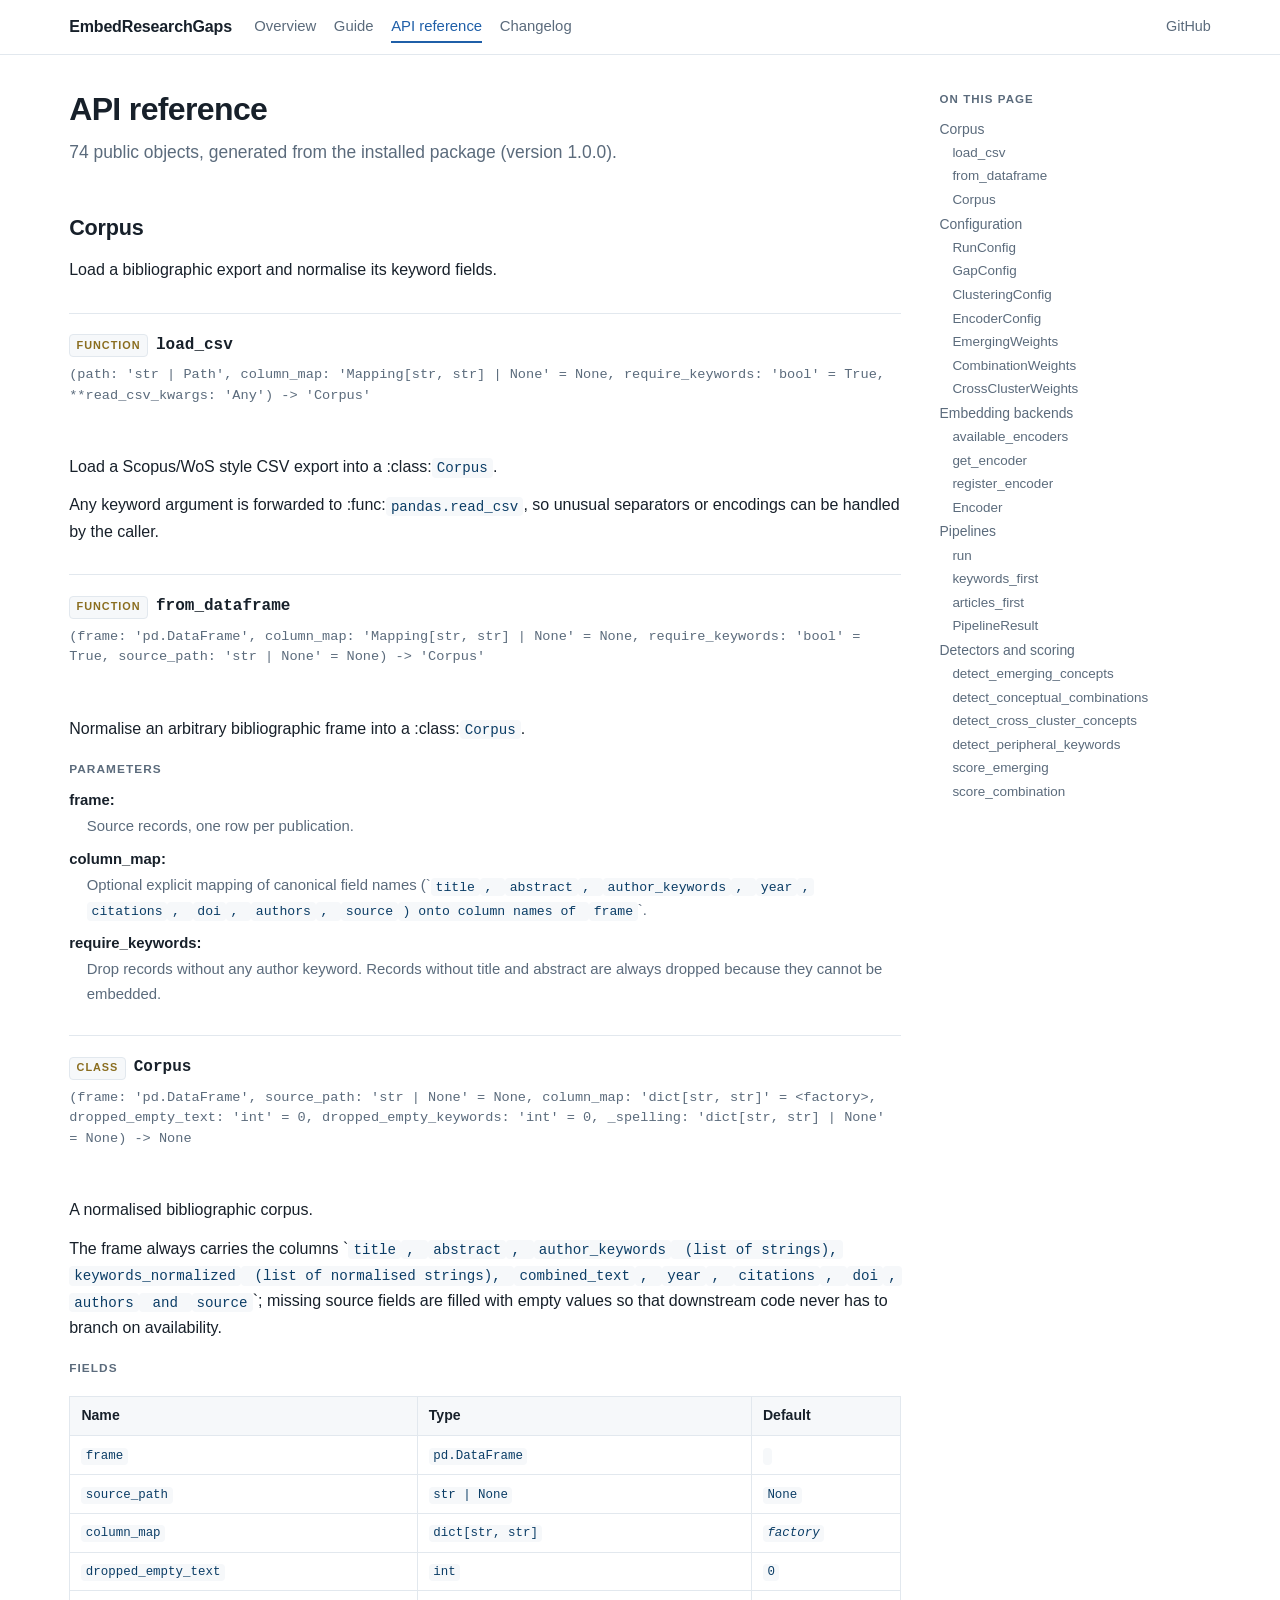
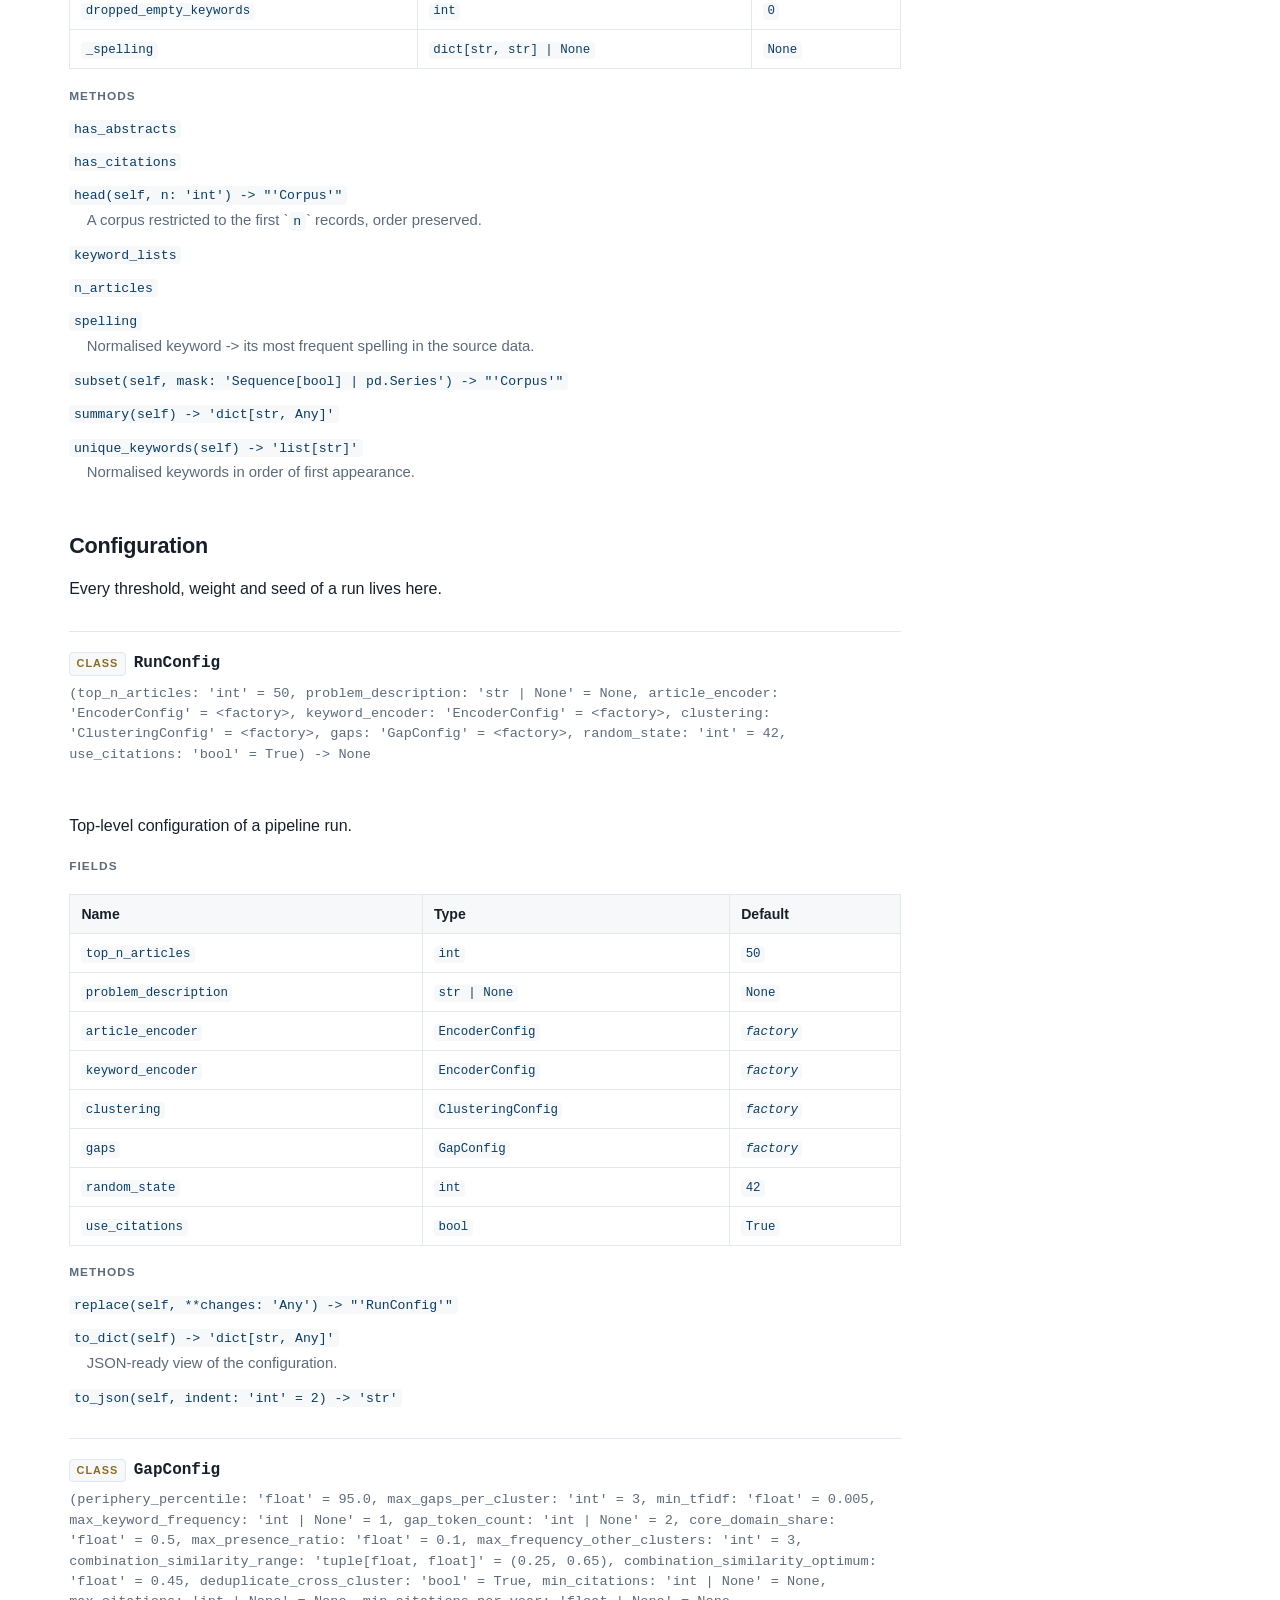
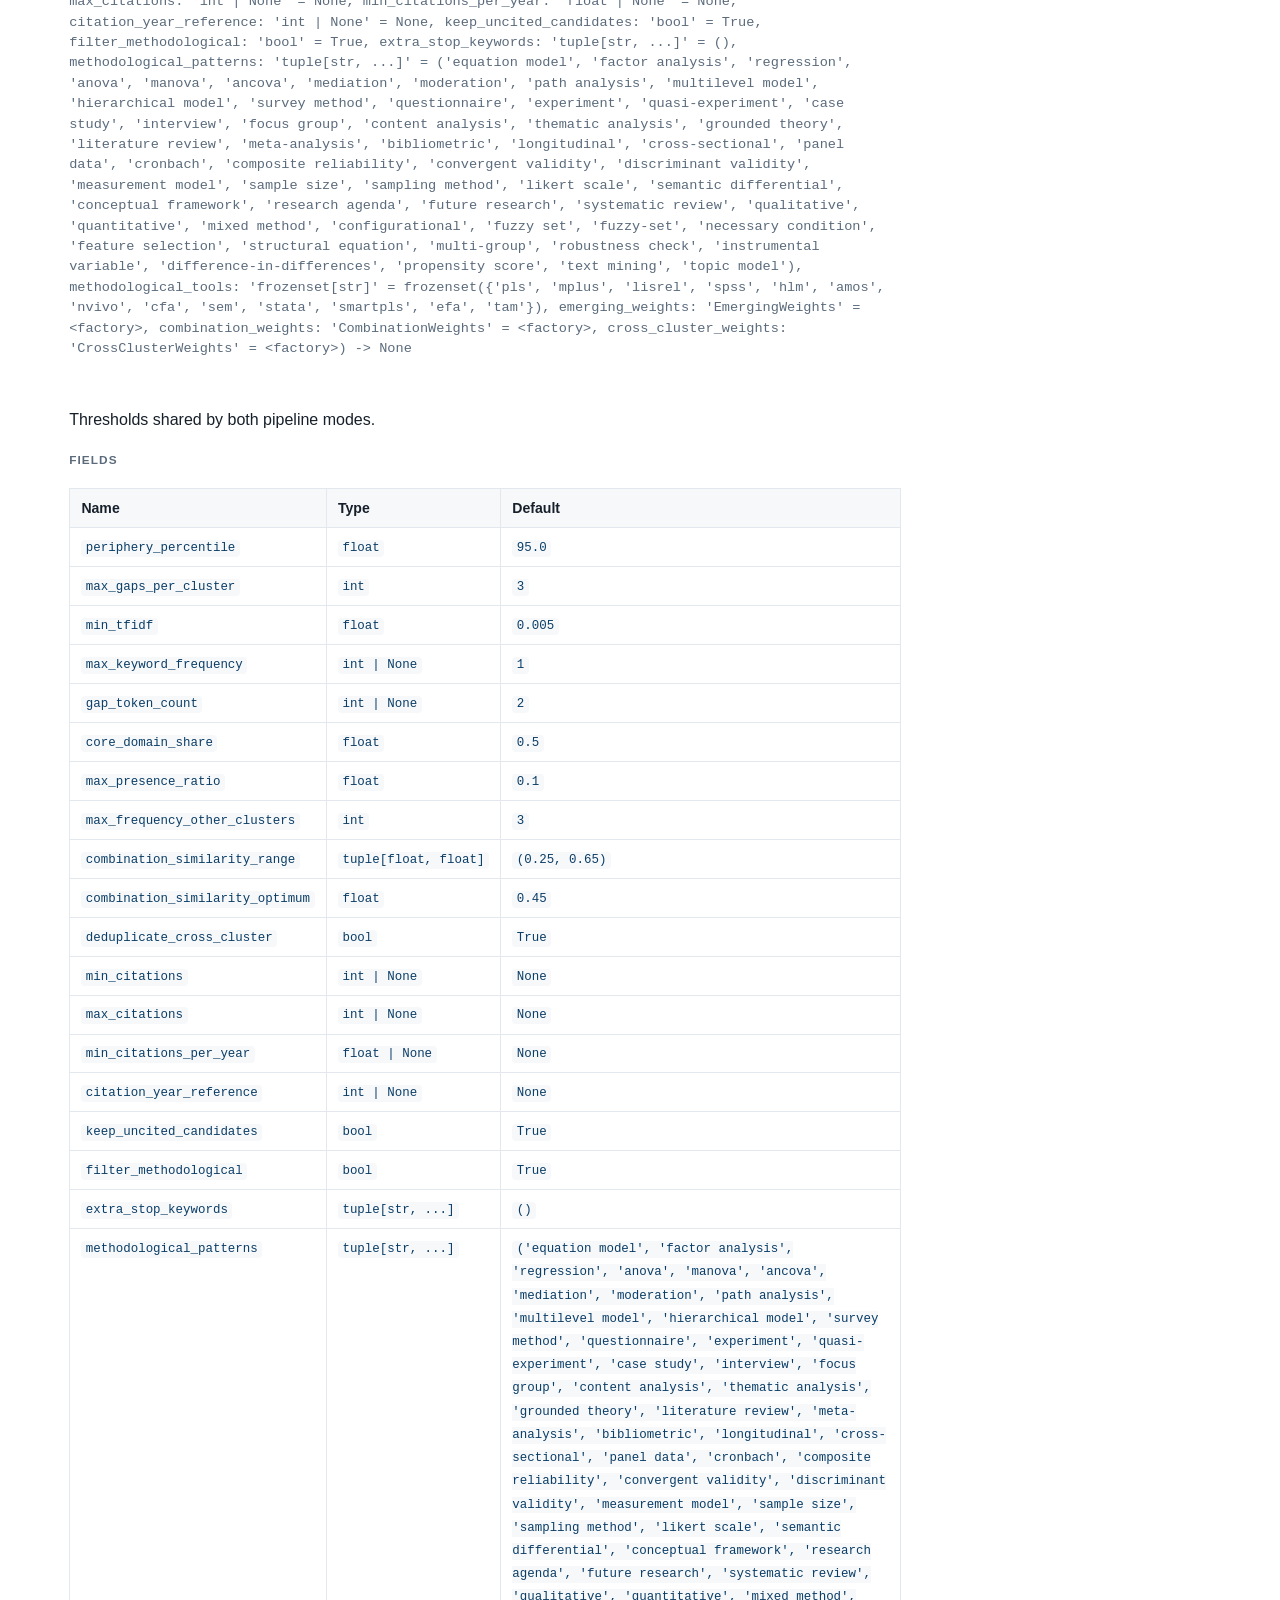
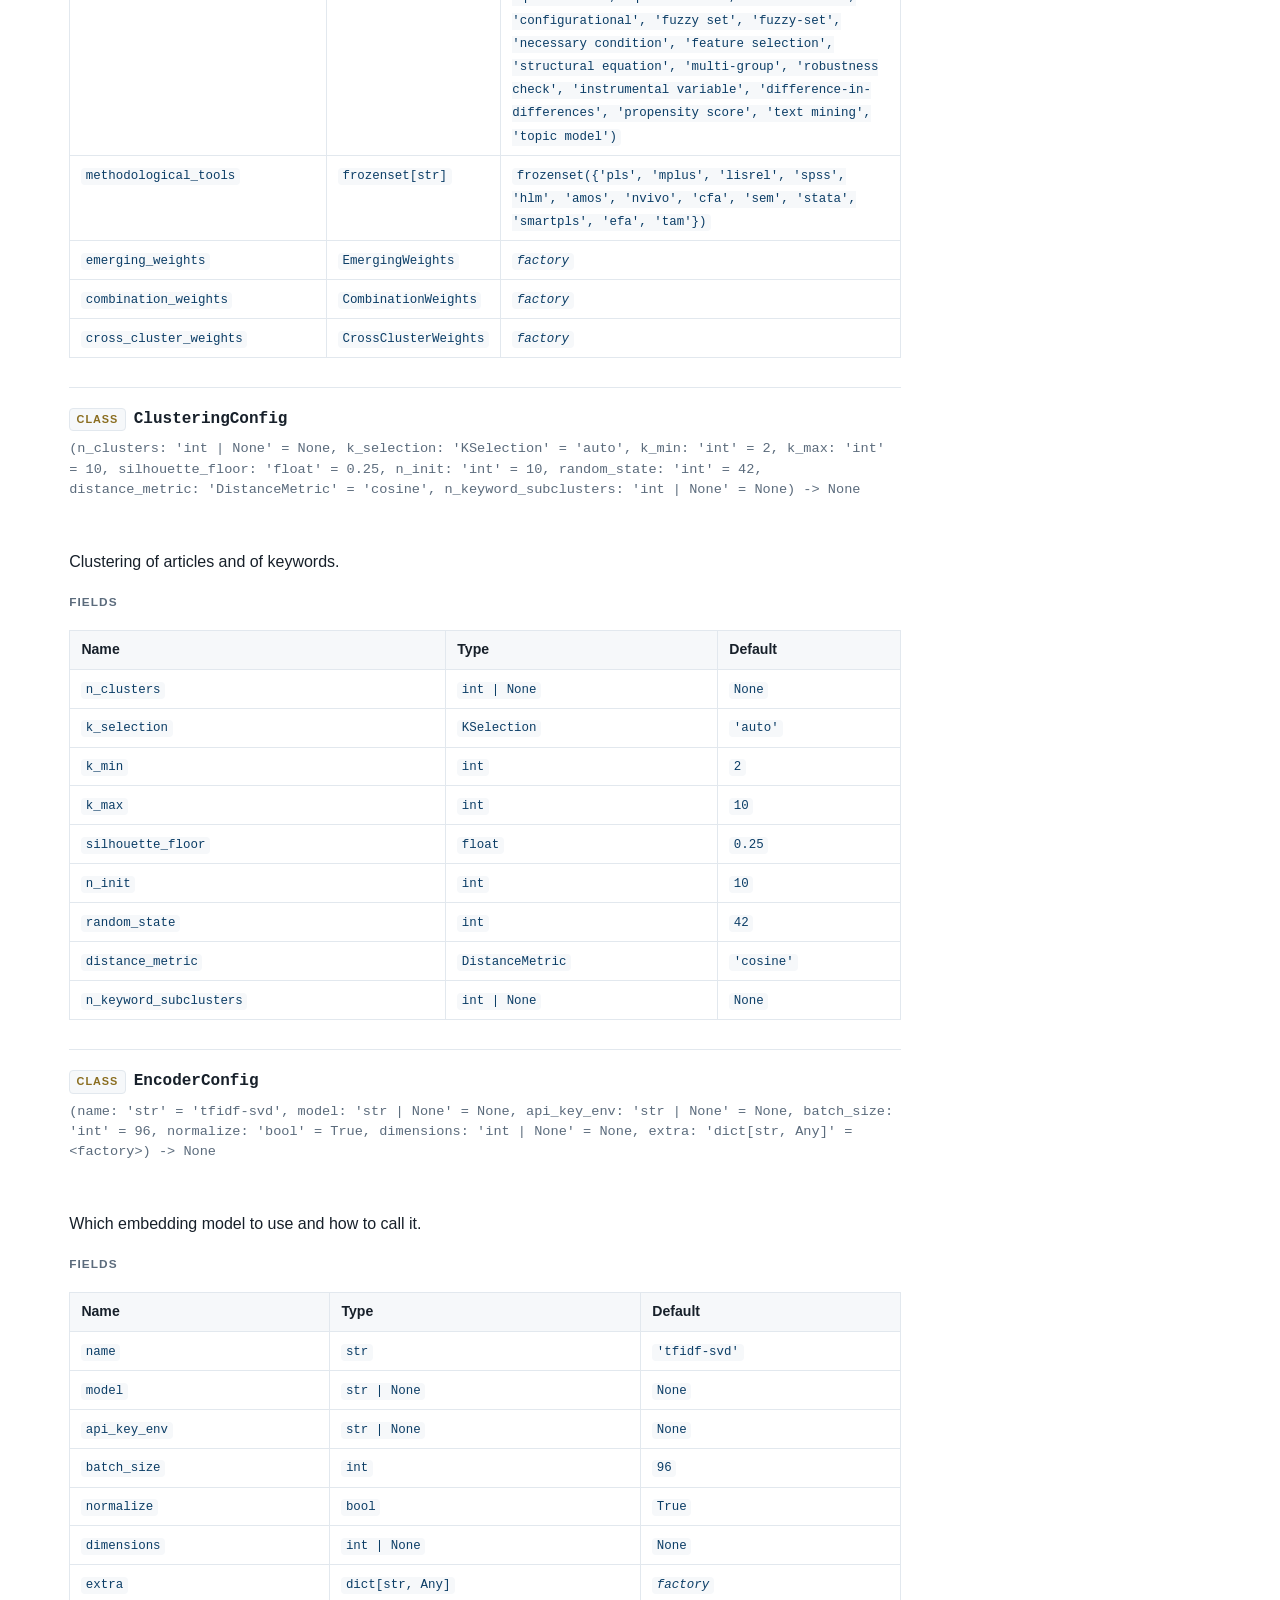
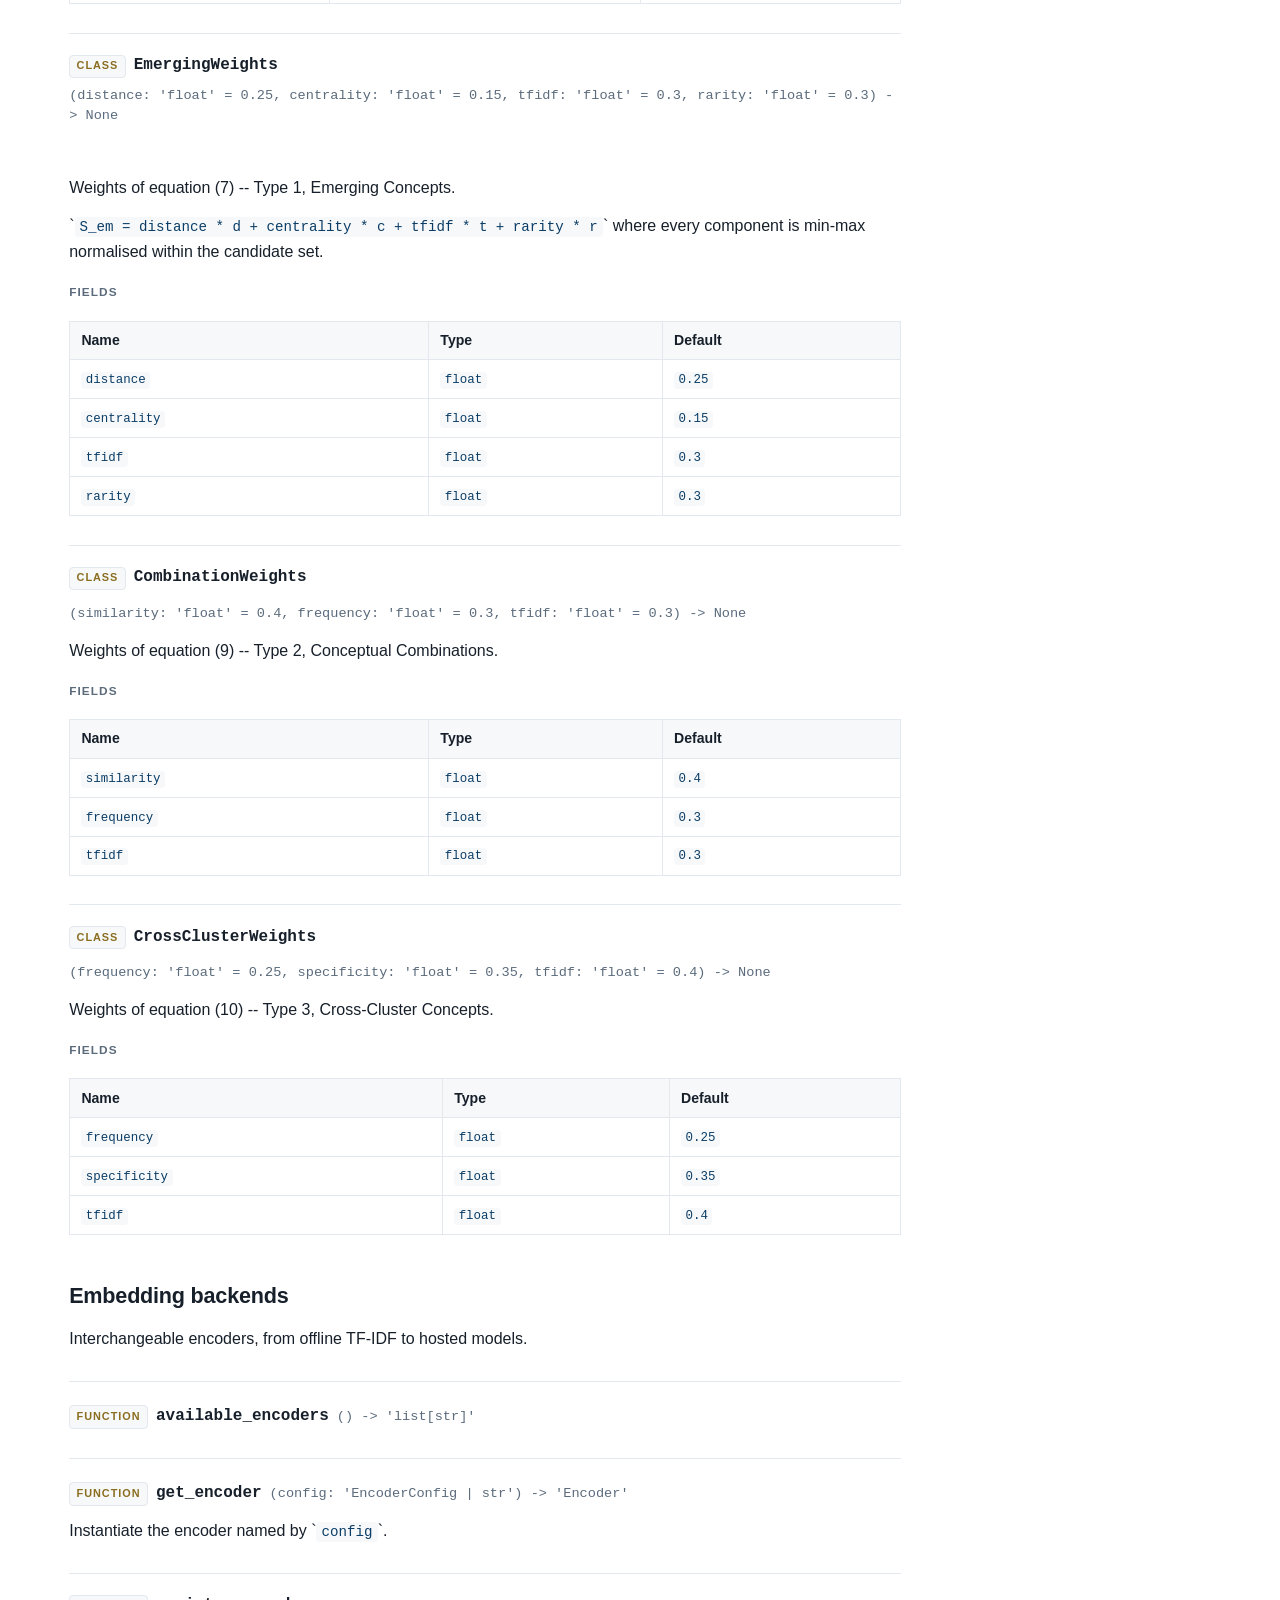
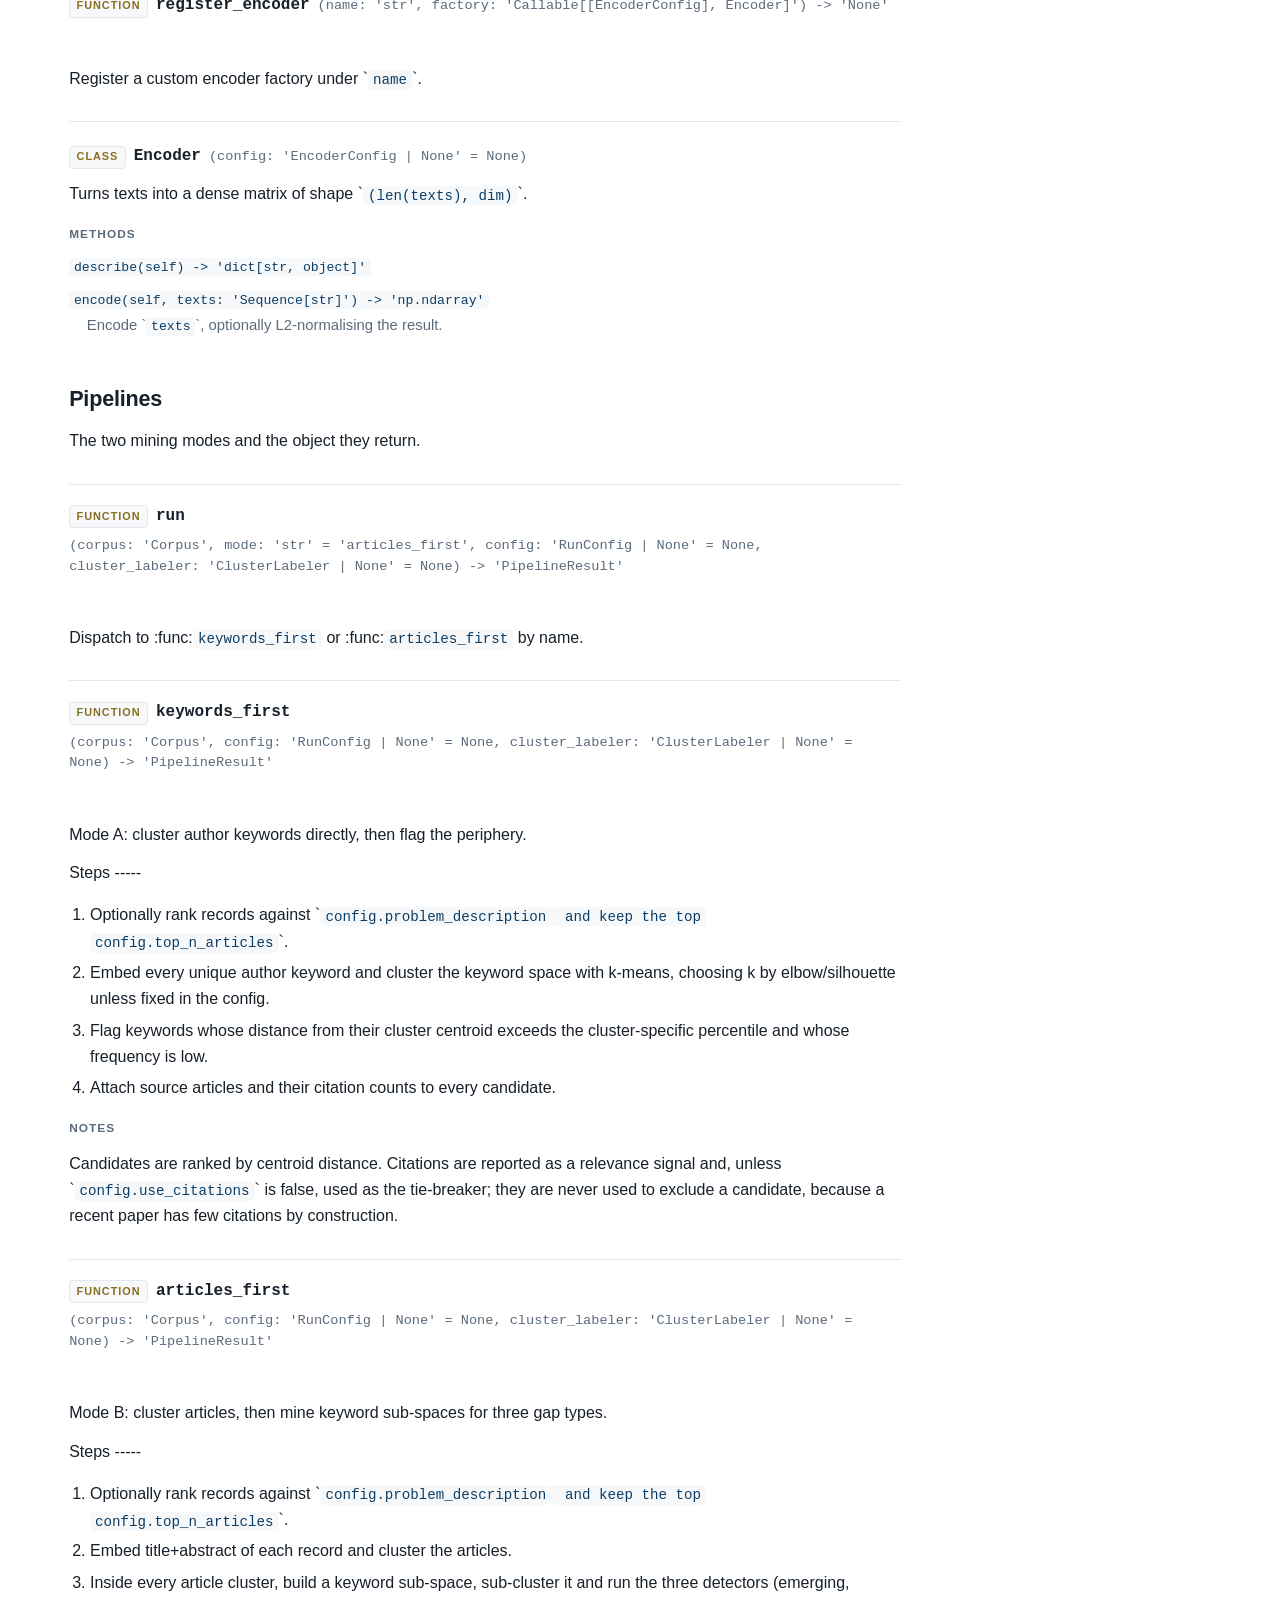
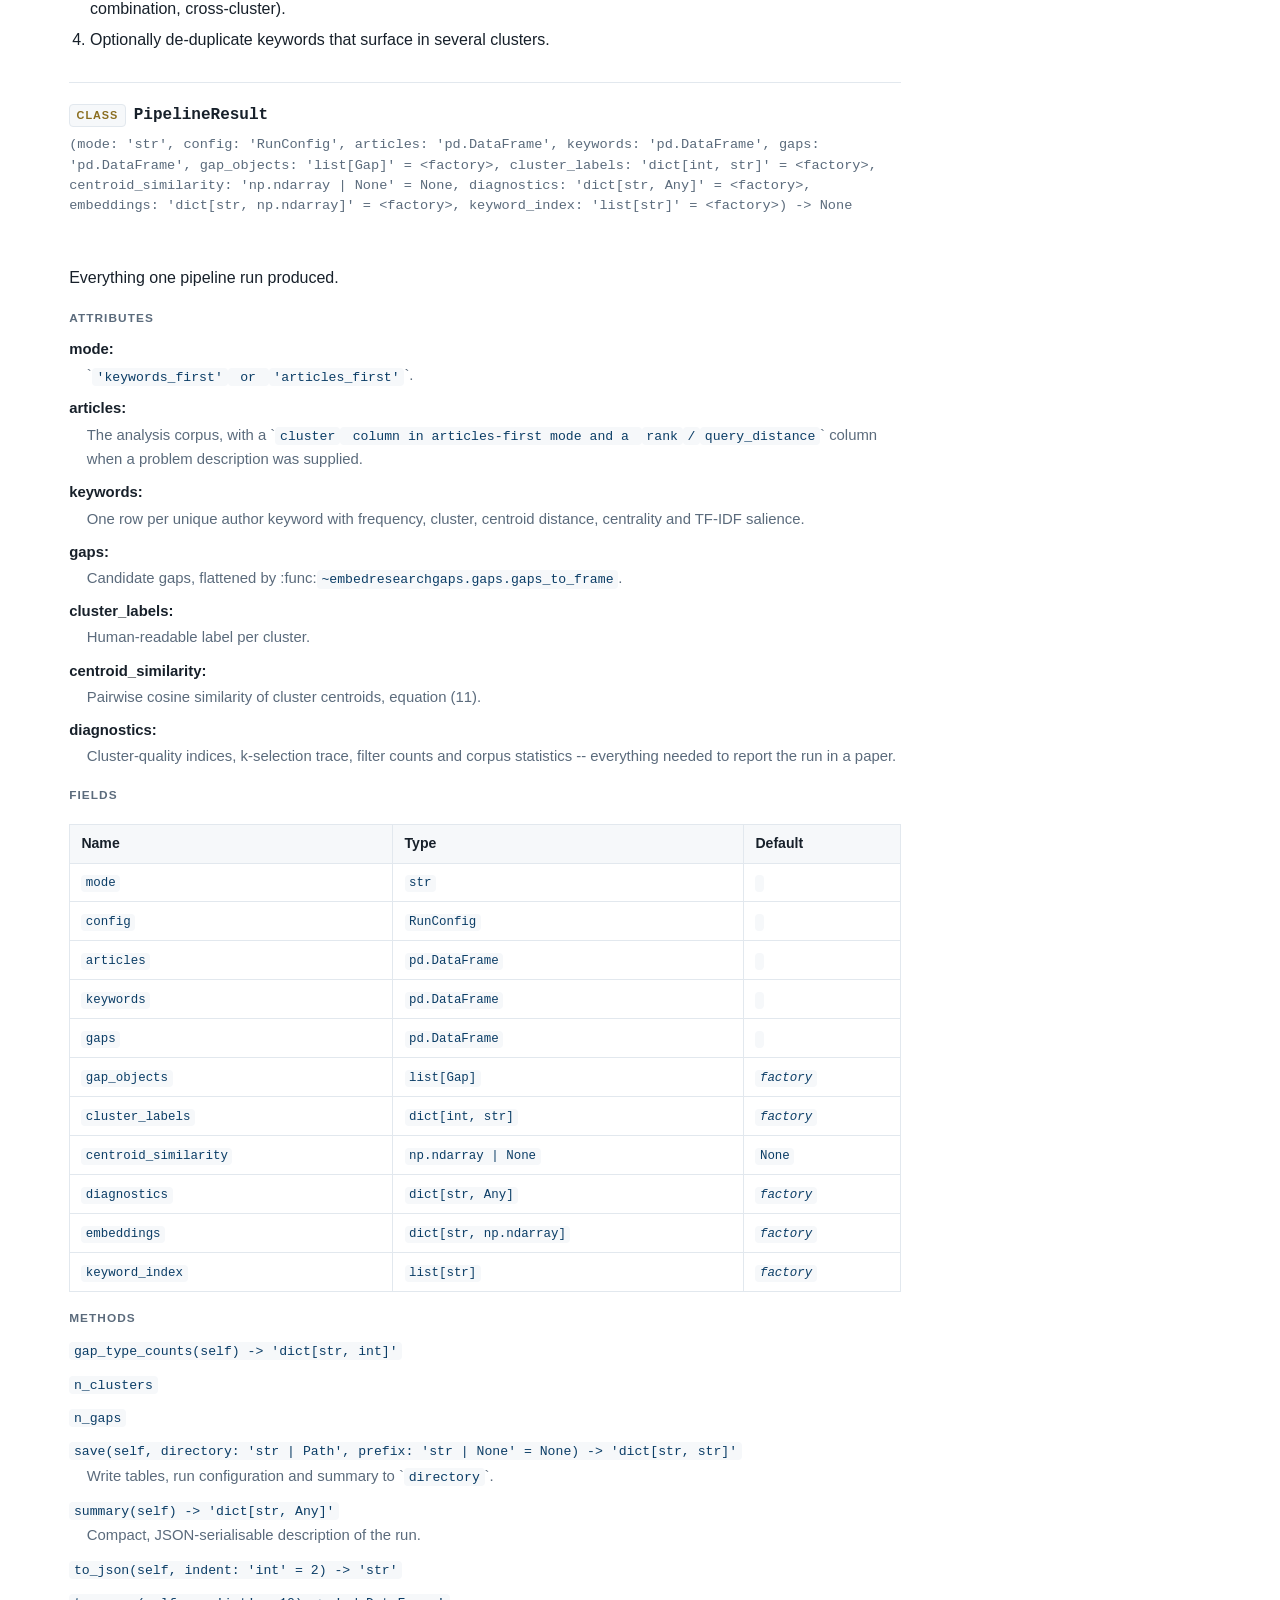
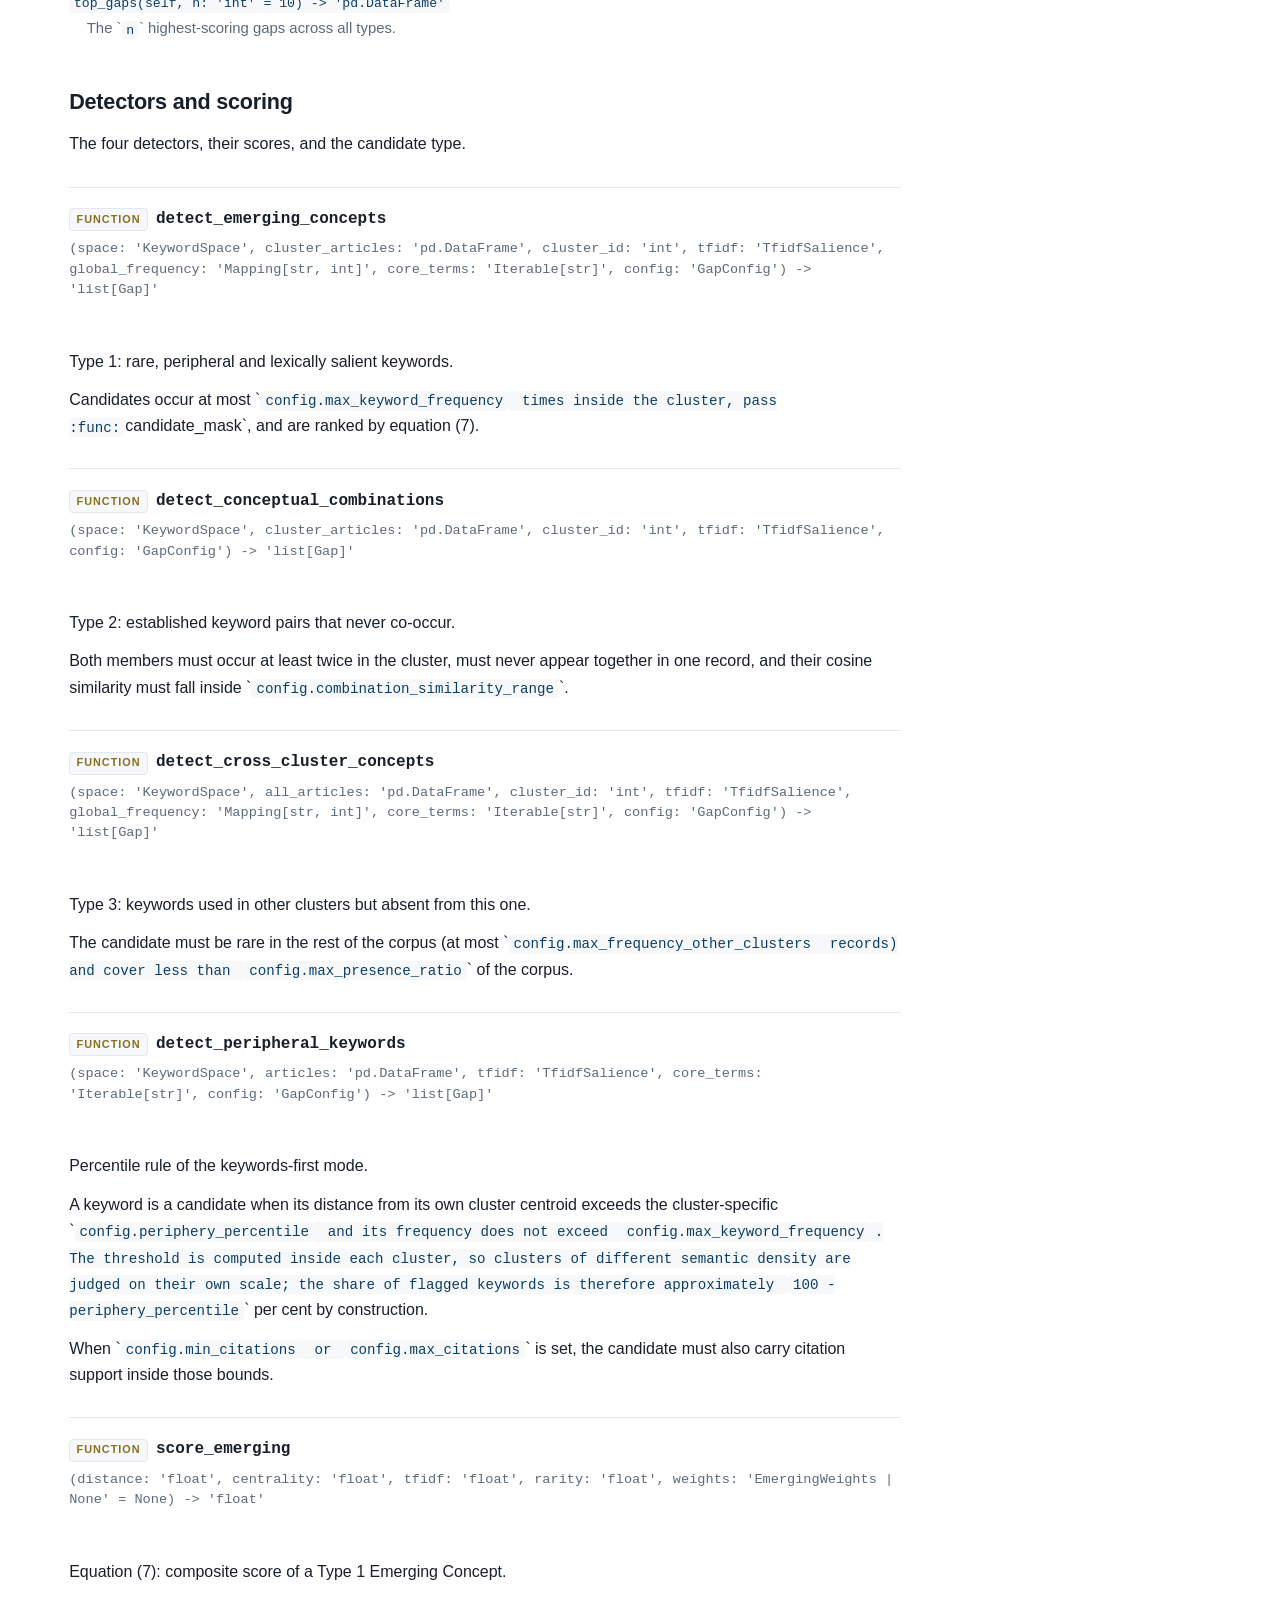
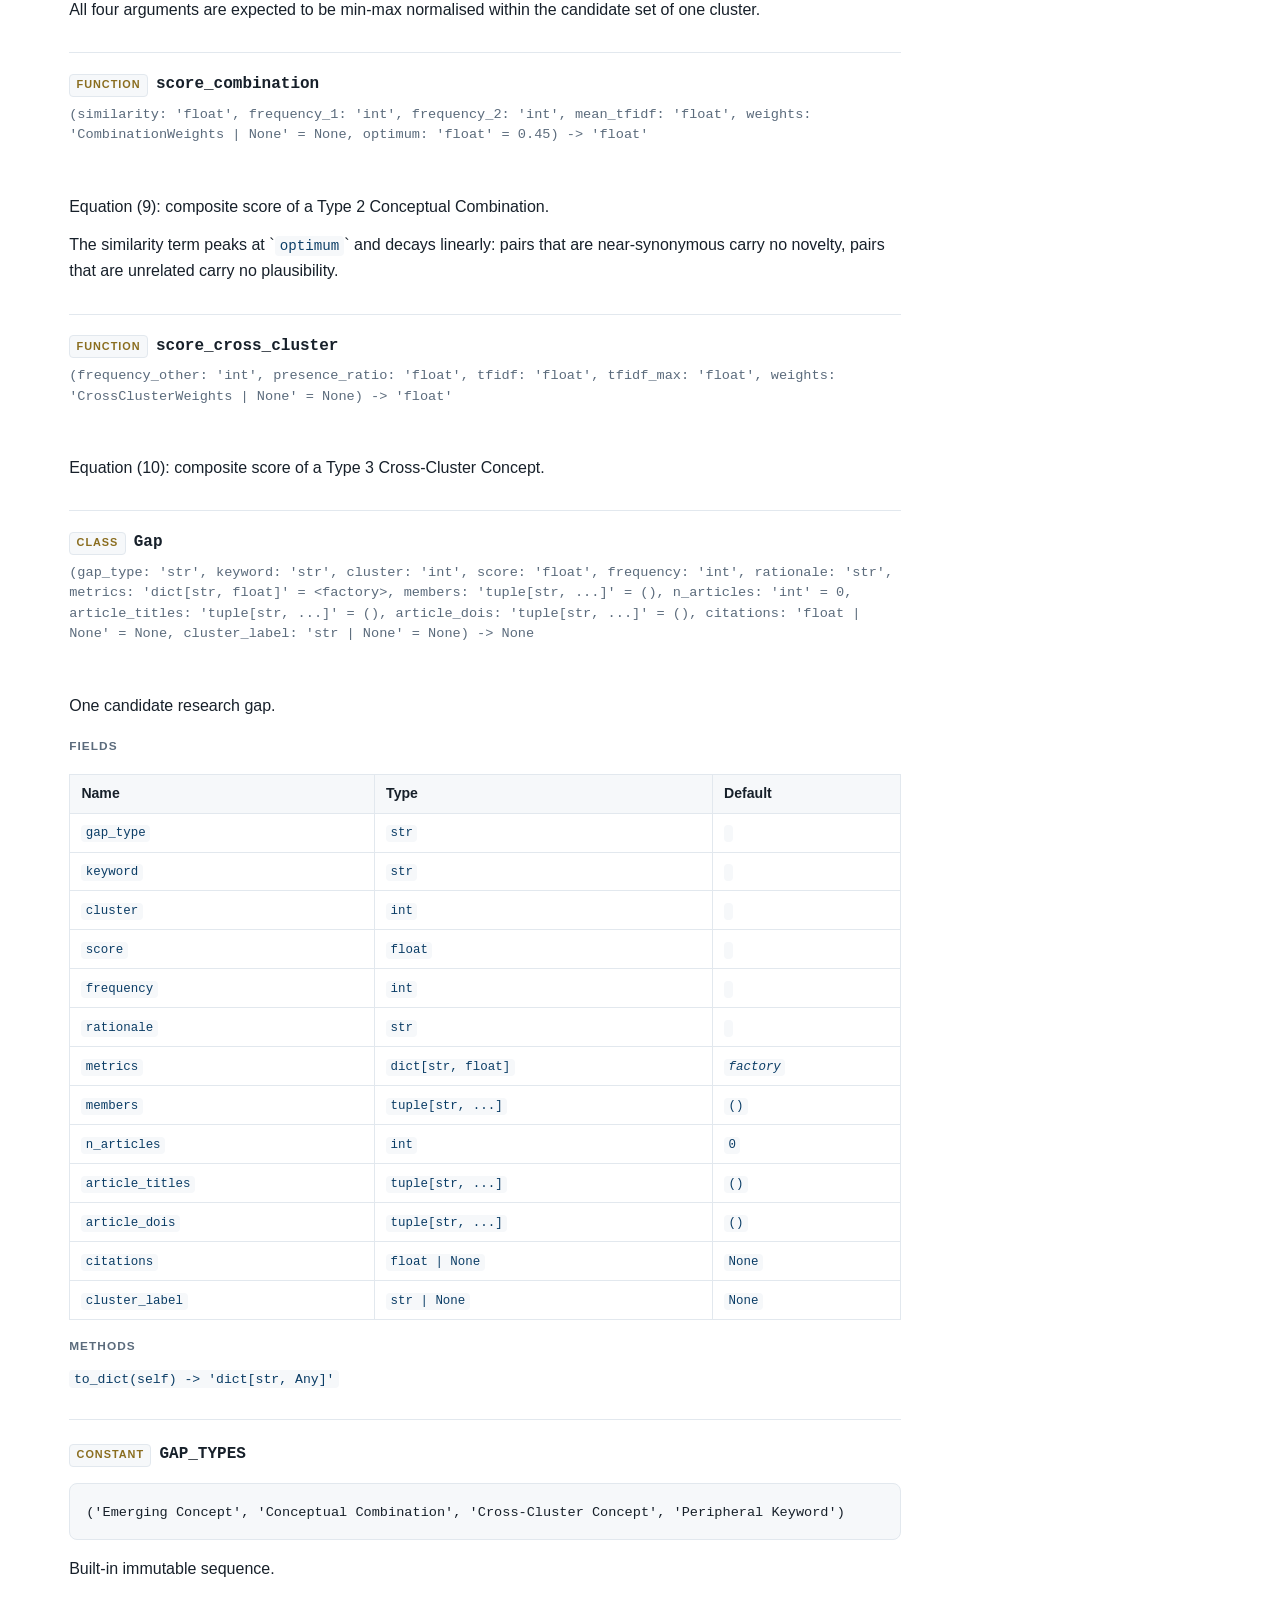
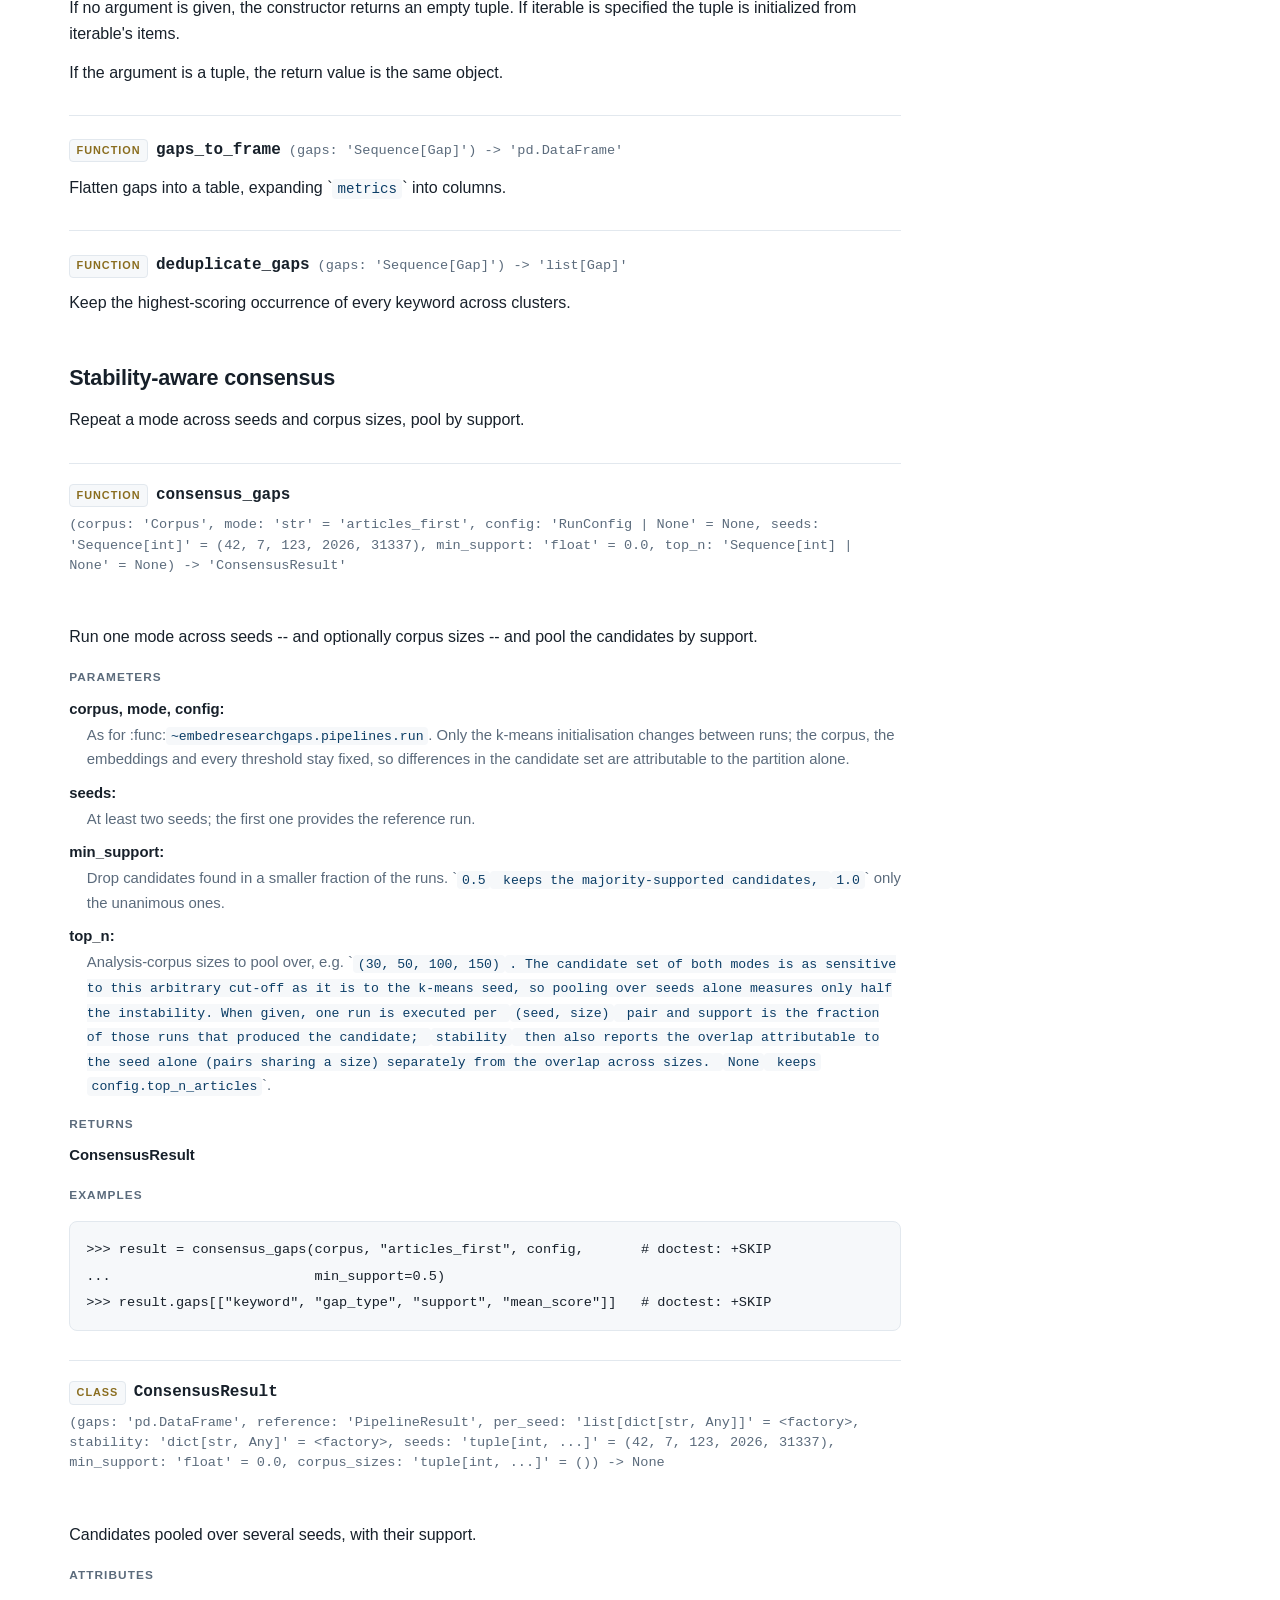
==== docs/api.html @ c65ea69b "Add a documentation site served by GitHub Pages docs/ holds four static pages -- overview, guide, AP" ====
<!DOCTYPE html>
<html lang="en">
<head>
<meta charset="utf-8">
<meta name="viewport" content="width=device-width, initial-scale=1">
<title>API reference · EmbedResearchGaps</title>
<meta name="description" content="EmbedResearchGaps: embedding-driven identification of candidate research gaps in author-keyword space.">
<link rel="stylesheet" href="style.css">
</head>
<body>
<header>
  <div class="bar">
    <a class="brand" href="index.html">EmbedResearchGaps</a>
    <nav><a href="index.html">Overview</a><a href="guide.html">Guide</a><a href="api.html" class="active">API reference</a><a href="changelog.html">Changelog</a></nav>
    <a class="gh" href="https://github.com/s-matysik/EmbedResearchGaps">GitHub</a>
  </div>
</header>
<main>
  <div class="page">
    <h1>API reference</h1>
    <p class="lede">74 public objects, generated from the installed package (version 1.0.0).</p>
    <h2 id="corpus">Corpus<a class="anchor" href="#corpus">#</a></h2>
<p>Load a bibliographic export and normalise its keyword fields.</p>
<section class="entry" id="embedresearchgaps-load-csv">
<h3><span class="kind">function</span> <code class="sym">load_csv</code><code class="sig">(path: 'str | Path', column_map: 'Mapping[str, str] | None' = None, require_keywords: 'bool' = True, **read_csv_kwargs: 'Any') -&gt; 'Corpus'</code><a class="anchor" href="#embedresearchgaps-load-csv">#</a></h3>
<p>Load a Scopus/WoS style CSV export into a :class:<code>Corpus</code>.</p>
<p>Any keyword argument is forwarded to :func:<code>pandas.read_csv</code>, so unusual separators or encodings can be handled by the caller.</p>
</section>
<section class="entry" id="embedresearchgaps-from-dataframe">
<h3><span class="kind">function</span> <code class="sym">from_dataframe</code><code class="sig">(frame: 'pd.DataFrame', column_map: 'Mapping[str, str] | None' = None, require_keywords: 'bool' = True, source_path: 'str | None' = None) -&gt; 'Corpus'</code><a class="anchor" href="#embedresearchgaps-from-dataframe">#</a></h3>
<p>Normalise an arbitrary bibliographic frame into a :class:<code>Corpus</code>.</p>
<p class="doc-section">Parameters</p><dl class="params">
<dt>frame:</dt><dd>Source records, one row per publication.</dd>
<dt>column_map:</dt><dd>Optional explicit mapping of canonical field names (`<code>title</code><code>, </code><code>abstract</code><code>, </code><code>author_keywords</code><code>, </code><code>year</code><code>, </code><code>citations</code><code>, </code><code>doi</code><code>, </code><code>authors</code><code>, </code><code>source</code><code>) onto column names of </code><code>frame</code>`.</dd>
<dt>require_keywords:</dt><dd>Drop records without any author keyword.  Records without title and abstract are always dropped because they cannot be embedded.</dd>
</dl>
</section>
<section class="entry" id="embedresearchgaps-corpus">
<h3><span class="kind">class</span> <code class="sym">Corpus</code><code class="sig">(frame: 'pd.DataFrame', source_path: 'str | None' = None, column_map: 'dict[str, str]' = &lt;factory&gt;, dropped_empty_text: 'int' = 0, dropped_empty_keywords: 'int' = 0, _spelling: 'dict[str, str] | None' = None) -&gt; None</code><a class="anchor" href="#embedresearchgaps-corpus">#</a></h3>
<p>A normalised bibliographic corpus.</p>
<p>The frame always carries the columns `<code>title</code><code>, </code><code>abstract</code><code>, </code><code>author_keywords</code><code> (list of strings), </code><code>keywords_normalized</code><code> (list of normalised strings), </code><code>combined_text</code><code>, </code><code>year</code><code>, </code><code>citations</code><code>, </code><code>doi</code><code>, </code><code>authors</code><code> and </code><code>source</code>`; missing source fields are filled with empty values so that downstream code never has to branch on availability.</p>
<p class="doc-section">Fields</p><table class="fields"><thead><tr><th>Name</th><th>Type</th><th>Default</th></tr></thead><tbody><tr><td><code>frame</code></td><td><code>pd.DataFrame</code></td><td><code></code></td></tr><tr><td><code>source_path</code></td><td><code>str | None</code></td><td><code>None</code></td></tr><tr><td><code>column_map</code></td><td><code>dict[str, str]</code></td><td><code><em>factory</em></code></td></tr><tr><td><code>dropped_empty_text</code></td><td><code>int</code></td><td><code>0</code></td></tr><tr><td><code>dropped_empty_keywords</code></td><td><code>int</code></td><td><code>0</code></td></tr><tr><td><code>_spelling</code></td><td><code>dict[str, str] | None</code></td><td><code>None</code></td></tr></tbody></table>
<p class="doc-section">Methods</p><dl class="methods">
<dt><code>has_abstracts</code></dt><dd></dd>
<dt><code>has_citations</code></dt><dd></dd>
<dt><code>head(self, n: 'int') -&gt; "'Corpus'"</code></dt><dd>A corpus restricted to the first `<code>n</code>` records, order preserved.</dd>
<dt><code>keyword_lists</code></dt><dd></dd>
<dt><code>n_articles</code></dt><dd></dd>
<dt><code>spelling</code></dt><dd>Normalised keyword -&gt; its most frequent spelling in the source data.</dd>
<dt><code>subset(self, mask: 'Sequence[bool] | pd.Series') -&gt; "'Corpus'"</code></dt><dd></dd>
<dt><code>summary(self) -&gt; 'dict[str, Any]'</code></dt><dd></dd>
<dt><code>unique_keywords(self) -&gt; 'list[str]'</code></dt><dd>Normalised keywords in order of first appearance.</dd>
</dl>
</section>
<h2 id="configuration">Configuration<a class="anchor" href="#configuration">#</a></h2>
<p>Every threshold, weight and seed of a run lives here.</p>
<section class="entry" id="embedresearchgaps-runconfig">
<h3><span class="kind">class</span> <code class="sym">RunConfig</code><code class="sig">(top_n_articles: 'int' = 50, problem_description: 'str | None' = None, article_encoder: 'EncoderConfig' = &lt;factory&gt;, keyword_encoder: 'EncoderConfig' = &lt;factory&gt;, clustering: 'ClusteringConfig' = &lt;factory&gt;, gaps: 'GapConfig' = &lt;factory&gt;, random_state: 'int' = 42, use_citations: 'bool' = True) -&gt; None</code><a class="anchor" href="#embedresearchgaps-runconfig">#</a></h3>
<p>Top-level configuration of a pipeline run.</p>
<p class="doc-section">Fields</p><table class="fields"><thead><tr><th>Name</th><th>Type</th><th>Default</th></tr></thead><tbody><tr><td><code>top_n_articles</code></td><td><code>int</code></td><td><code>50</code></td></tr><tr><td><code>problem_description</code></td><td><code>str | None</code></td><td><code>None</code></td></tr><tr><td><code>article_encoder</code></td><td><code>EncoderConfig</code></td><td><code><em>factory</em></code></td></tr><tr><td><code>keyword_encoder</code></td><td><code>EncoderConfig</code></td><td><code><em>factory</em></code></td></tr><tr><td><code>clustering</code></td><td><code>ClusteringConfig</code></td><td><code><em>factory</em></code></td></tr><tr><td><code>gaps</code></td><td><code>GapConfig</code></td><td><code><em>factory</em></code></td></tr><tr><td><code>random_state</code></td><td><code>int</code></td><td><code>42</code></td></tr><tr><td><code>use_citations</code></td><td><code>bool</code></td><td><code>True</code></td></tr></tbody></table>
<p class="doc-section">Methods</p><dl class="methods">
<dt><code>replace(self, **changes: 'Any') -&gt; "'RunConfig'"</code></dt><dd></dd>
<dt><code>to_dict(self) -&gt; 'dict[str, Any]'</code></dt><dd>JSON-ready view of the configuration.</dd>
<dt><code>to_json(self, indent: 'int' = 2) -&gt; 'str'</code></dt><dd></dd>
</dl>
</section>
<section class="entry" id="embedresearchgaps-gapconfig">
<h3><span class="kind">class</span> <code class="sym">GapConfig</code><code class="sig">(periphery_percentile: 'float' = 95.0, max_gaps_per_cluster: 'int' = 3, min_tfidf: 'float' = 0.005, max_keyword_frequency: 'int | None' = 1, gap_token_count: 'int | None' = 2, core_domain_share: 'float' = 0.5, max_presence_ratio: 'float' = 0.1, max_frequency_other_clusters: 'int' = 3, combination_similarity_range: 'tuple[float, float]' = (0.25, 0.65), combination_similarity_optimum: 'float' = 0.45, deduplicate_cross_cluster: 'bool' = True, min_citations: 'int | None' = None, max_citations: 'int | None' = None, min_citations_per_year: 'float | None' = None, citation_year_reference: 'int | None' = None, keep_uncited_candidates: 'bool' = True, filter_methodological: 'bool' = True, extra_stop_keywords: 'tuple[str, ...]' = (), methodological_patterns: 'tuple[str, ...]' = ('equation model', 'factor analysis', 'regression', 'anova', 'manova', 'ancova', 'mediation', 'moderation', 'path analysis', 'multilevel model', 'hierarchical model', 'survey method', 'questionnaire', 'experiment', 'quasi-experiment', 'case study', 'interview', 'focus group', 'content analysis', 'thematic analysis', 'grounded theory', 'literature review', 'meta-analysis', 'bibliometric', 'longitudinal', 'cross-sectional', 'panel data', 'cronbach', 'composite reliability', 'convergent validity', 'discriminant validity', 'measurement model', 'sample size', 'sampling method', 'likert scale', 'semantic differential', 'conceptual framework', 'research agenda', 'future research', 'systematic review', 'qualitative', 'quantitative', 'mixed method', 'configurational', 'fuzzy set', 'fuzzy-set', 'necessary condition', 'feature selection', 'structural equation', 'multi-group', 'robustness check', 'instrumental variable', 'difference-in-differences', 'propensity score', 'text mining', 'topic model'), methodological_tools: 'frozenset[str]' = frozenset({'pls', 'mplus', 'lisrel', 'spss', 'hlm', 'amos', 'nvivo', 'cfa', 'sem', 'stata', 'smartpls', 'efa', 'tam'}), emerging_weights: 'EmergingWeights' = &lt;factory&gt;, combination_weights: 'CombinationWeights' = &lt;factory&gt;, cross_cluster_weights: 'CrossClusterWeights' = &lt;factory&gt;) -&gt; None</code><a class="anchor" href="#embedresearchgaps-gapconfig">#</a></h3>
<p>Thresholds shared by both pipeline modes.</p>
<p class="doc-section">Fields</p><table class="fields"><thead><tr><th>Name</th><th>Type</th><th>Default</th></tr></thead><tbody><tr><td><code>periphery_percentile</code></td><td><code>float</code></td><td><code>95.0</code></td></tr><tr><td><code>max_gaps_per_cluster</code></td><td><code>int</code></td><td><code>3</code></td></tr><tr><td><code>min_tfidf</code></td><td><code>float</code></td><td><code>0.005</code></td></tr><tr><td><code>max_keyword_frequency</code></td><td><code>int | None</code></td><td><code>1</code></td></tr><tr><td><code>gap_token_count</code></td><td><code>int | None</code></td><td><code>2</code></td></tr><tr><td><code>core_domain_share</code></td><td><code>float</code></td><td><code>0.5</code></td></tr><tr><td><code>max_presence_ratio</code></td><td><code>float</code></td><td><code>0.1</code></td></tr><tr><td><code>max_frequency_other_clusters</code></td><td><code>int</code></td><td><code>3</code></td></tr><tr><td><code>combination_similarity_range</code></td><td><code>tuple[float, float]</code></td><td><code>(0.25, 0.65)</code></td></tr><tr><td><code>combination_similarity_optimum</code></td><td><code>float</code></td><td><code>0.45</code></td></tr><tr><td><code>deduplicate_cross_cluster</code></td><td><code>bool</code></td><td><code>True</code></td></tr><tr><td><code>min_citations</code></td><td><code>int | None</code></td><td><code>None</code></td></tr><tr><td><code>max_citations</code></td><td><code>int | None</code></td><td><code>None</code></td></tr><tr><td><code>min_citations_per_year</code></td><td><code>float | None</code></td><td><code>None</code></td></tr><tr><td><code>citation_year_reference</code></td><td><code>int | None</code></td><td><code>None</code></td></tr><tr><td><code>keep_uncited_candidates</code></td><td><code>bool</code></td><td><code>True</code></td></tr><tr><td><code>filter_methodological</code></td><td><code>bool</code></td><td><code>True</code></td></tr><tr><td><code>extra_stop_keywords</code></td><td><code>tuple[str, ...]</code></td><td><code>()</code></td></tr><tr><td><code>methodological_patterns</code></td><td><code>tuple[str, ...]</code></td><td><code>('equation model', 'factor analysis', 'regression', 'anova', 'manova', 'ancova', 'mediation', 'moderation', 'path analysis', 'multilevel model', 'hierarchical model', 'survey method', 'questionnaire', 'experiment', 'quasi-experiment', 'case study', 'interview', 'focus group', 'content analysis', 'thematic analysis', 'grounded theory', 'literature review', 'meta-analysis', 'bibliometric', 'longitudinal', 'cross-sectional', 'panel data', 'cronbach', 'composite reliability', 'convergent validity', 'discriminant validity', 'measurement model', 'sample size', 'sampling method', 'likert scale', 'semantic differential', 'conceptual framework', 'research agenda', 'future research', 'systematic review', 'qualitative', 'quantitative', 'mixed method', 'configurational', 'fuzzy set', 'fuzzy-set', 'necessary condition', 'feature selection', 'structural equation', 'multi-group', 'robustness check', 'instrumental variable', 'difference-in-differences', 'propensity score', 'text mining', 'topic model')</code></td></tr><tr><td><code>methodological_tools</code></td><td><code>frozenset[str]</code></td><td><code>frozenset({'pls', 'mplus', 'lisrel', 'spss', 'hlm', 'amos', 'nvivo', 'cfa', 'sem', 'stata', 'smartpls', 'efa', 'tam'})</code></td></tr><tr><td><code>emerging_weights</code></td><td><code>EmergingWeights</code></td><td><code><em>factory</em></code></td></tr><tr><td><code>combination_weights</code></td><td><code>CombinationWeights</code></td><td><code><em>factory</em></code></td></tr><tr><td><code>cross_cluster_weights</code></td><td><code>CrossClusterWeights</code></td><td><code><em>factory</em></code></td></tr></tbody></table>
</section>
<section class="entry" id="embedresearchgaps-clusteringconfig">
<h3><span class="kind">class</span> <code class="sym">ClusteringConfig</code><code class="sig">(n_clusters: 'int | None' = None, k_selection: 'KSelection' = 'auto', k_min: 'int' = 2, k_max: 'int' = 10, silhouette_floor: 'float' = 0.25, n_init: 'int' = 10, random_state: 'int' = 42, distance_metric: 'DistanceMetric' = 'cosine', n_keyword_subclusters: 'int | None' = None) -&gt; None</code><a class="anchor" href="#embedresearchgaps-clusteringconfig">#</a></h3>
<p>Clustering of articles and of keywords.</p>
<p class="doc-section">Fields</p><table class="fields"><thead><tr><th>Name</th><th>Type</th><th>Default</th></tr></thead><tbody><tr><td><code>n_clusters</code></td><td><code>int | None</code></td><td><code>None</code></td></tr><tr><td><code>k_selection</code></td><td><code>KSelection</code></td><td><code>'auto'</code></td></tr><tr><td><code>k_min</code></td><td><code>int</code></td><td><code>2</code></td></tr><tr><td><code>k_max</code></td><td><code>int</code></td><td><code>10</code></td></tr><tr><td><code>silhouette_floor</code></td><td><code>float</code></td><td><code>0.25</code></td></tr><tr><td><code>n_init</code></td><td><code>int</code></td><td><code>10</code></td></tr><tr><td><code>random_state</code></td><td><code>int</code></td><td><code>42</code></td></tr><tr><td><code>distance_metric</code></td><td><code>DistanceMetric</code></td><td><code>'cosine'</code></td></tr><tr><td><code>n_keyword_subclusters</code></td><td><code>int | None</code></td><td><code>None</code></td></tr></tbody></table>
</section>
<section class="entry" id="embedresearchgaps-encoderconfig">
<h3><span class="kind">class</span> <code class="sym">EncoderConfig</code><code class="sig">(name: 'str' = 'tfidf-svd', model: 'str | None' = None, api_key_env: 'str | None' = None, batch_size: 'int' = 96, normalize: 'bool' = True, dimensions: 'int | None' = None, extra: 'dict[str, Any]' = &lt;factory&gt;) -&gt; None</code><a class="anchor" href="#embedresearchgaps-encoderconfig">#</a></h3>
<p>Which embedding model to use and how to call it.</p>
<p class="doc-section">Fields</p><table class="fields"><thead><tr><th>Name</th><th>Type</th><th>Default</th></tr></thead><tbody><tr><td><code>name</code></td><td><code>str</code></td><td><code>'tfidf-svd'</code></td></tr><tr><td><code>model</code></td><td><code>str | None</code></td><td><code>None</code></td></tr><tr><td><code>api_key_env</code></td><td><code>str | None</code></td><td><code>None</code></td></tr><tr><td><code>batch_size</code></td><td><code>int</code></td><td><code>96</code></td></tr><tr><td><code>normalize</code></td><td><code>bool</code></td><td><code>True</code></td></tr><tr><td><code>dimensions</code></td><td><code>int | None</code></td><td><code>None</code></td></tr><tr><td><code>extra</code></td><td><code>dict[str, Any]</code></td><td><code><em>factory</em></code></td></tr></tbody></table>
</section>
<section class="entry" id="embedresearchgaps-emergingweights">
<h3><span class="kind">class</span> <code class="sym">EmergingWeights</code><code class="sig">(distance: 'float' = 0.25, centrality: 'float' = 0.15, tfidf: 'float' = 0.3, rarity: 'float' = 0.3) -&gt; None</code><a class="anchor" href="#embedresearchgaps-emergingweights">#</a></h3>
<p>Weights of equation (7) -- Type 1, Emerging Concepts.</p>
<p>`<code>S_em = distance * d + centrality * c + tfidf * t + rarity * r</code>` where every component is min-max normalised within the candidate set.</p>
<p class="doc-section">Fields</p><table class="fields"><thead><tr><th>Name</th><th>Type</th><th>Default</th></tr></thead><tbody><tr><td><code>distance</code></td><td><code>float</code></td><td><code>0.25</code></td></tr><tr><td><code>centrality</code></td><td><code>float</code></td><td><code>0.15</code></td></tr><tr><td><code>tfidf</code></td><td><code>float</code></td><td><code>0.3</code></td></tr><tr><td><code>rarity</code></td><td><code>float</code></td><td><code>0.3</code></td></tr></tbody></table>
</section>
<section class="entry" id="embedresearchgaps-combinationweights">
<h3><span class="kind">class</span> <code class="sym">CombinationWeights</code><code class="sig">(similarity: 'float' = 0.4, frequency: 'float' = 0.3, tfidf: 'float' = 0.3) -&gt; None</code><a class="anchor" href="#embedresearchgaps-combinationweights">#</a></h3>
<p>Weights of equation (9) -- Type 2, Conceptual Combinations.</p>
<p class="doc-section">Fields</p><table class="fields"><thead><tr><th>Name</th><th>Type</th><th>Default</th></tr></thead><tbody><tr><td><code>similarity</code></td><td><code>float</code></td><td><code>0.4</code></td></tr><tr><td><code>frequency</code></td><td><code>float</code></td><td><code>0.3</code></td></tr><tr><td><code>tfidf</code></td><td><code>float</code></td><td><code>0.3</code></td></tr></tbody></table>
</section>
<section class="entry" id="embedresearchgaps-crossclusterweights">
<h3><span class="kind">class</span> <code class="sym">CrossClusterWeights</code><code class="sig">(frequency: 'float' = 0.25, specificity: 'float' = 0.35, tfidf: 'float' = 0.4) -&gt; None</code><a class="anchor" href="#embedresearchgaps-crossclusterweights">#</a></h3>
<p>Weights of equation (10) -- Type 3, Cross-Cluster Concepts.</p>
<p class="doc-section">Fields</p><table class="fields"><thead><tr><th>Name</th><th>Type</th><th>Default</th></tr></thead><tbody><tr><td><code>frequency</code></td><td><code>float</code></td><td><code>0.25</code></td></tr><tr><td><code>specificity</code></td><td><code>float</code></td><td><code>0.35</code></td></tr><tr><td><code>tfidf</code></td><td><code>float</code></td><td><code>0.4</code></td></tr></tbody></table>
</section>
<h2 id="embedding-backends">Embedding backends<a class="anchor" href="#embedding-backends">#</a></h2>
<p>Interchangeable encoders, from offline TF-IDF to hosted models.</p>
<section class="entry" id="embedresearchgaps-available-encoders">
<h3><span class="kind">function</span> <code class="sym">available_encoders</code><code class="sig">() -&gt; 'list[str]'</code><a class="anchor" href="#embedresearchgaps-available-encoders">#</a></h3>

</section>
<section class="entry" id="embedresearchgaps-get-encoder">
<h3><span class="kind">function</span> <code class="sym">get_encoder</code><code class="sig">(config: 'EncoderConfig | str') -&gt; 'Encoder'</code><a class="anchor" href="#embedresearchgaps-get-encoder">#</a></h3>
<p>Instantiate the encoder named by `<code>config</code>`.</p>
</section>
<section class="entry" id="embedresearchgaps-register-encoder">
<h3><span class="kind">function</span> <code class="sym">register_encoder</code><code class="sig">(name: 'str', factory: 'Callable[[EncoderConfig], Encoder]') -&gt; 'None'</code><a class="anchor" href="#embedresearchgaps-register-encoder">#</a></h3>
<p>Register a custom encoder factory under `<code>name</code>`.</p>
</section>
<section class="entry" id="embedresearchgaps-encoder">
<h3><span class="kind">class</span> <code class="sym">Encoder</code><code class="sig">(config: 'EncoderConfig | None' = None)</code><a class="anchor" href="#embedresearchgaps-encoder">#</a></h3>
<p>Turns texts into a dense matrix of shape `<code>(len(texts), dim)</code>`.</p>
<p class="doc-section">Methods</p><dl class="methods">
<dt><code>describe(self) -&gt; 'dict[str, object]'</code></dt><dd></dd>
<dt><code>encode(self, texts: 'Sequence[str]') -&gt; 'np.ndarray'</code></dt><dd>Encode `<code>texts</code>`, optionally L2-normalising the result.</dd>
</dl>
</section>
<h2 id="pipelines">Pipelines<a class="anchor" href="#pipelines">#</a></h2>
<p>The two mining modes and the object they return.</p>
<section class="entry" id="embedresearchgaps-run">
<h3><span class="kind">function</span> <code class="sym">run</code><code class="sig">(corpus: 'Corpus', mode: 'str' = 'articles_first', config: 'RunConfig | None' = None, cluster_labeler: 'ClusterLabeler | None' = None) -&gt; 'PipelineResult'</code><a class="anchor" href="#embedresearchgaps-run">#</a></h3>
<p>Dispatch to :func:<code>keywords_first</code> or :func:<code>articles_first</code> by name.</p>
</section>
<section class="entry" id="embedresearchgaps-keywords-first">
<h3><span class="kind">function</span> <code class="sym">keywords_first</code><code class="sig">(corpus: 'Corpus', config: 'RunConfig | None' = None, cluster_labeler: 'ClusterLabeler | None' = None) -&gt; 'PipelineResult'</code><a class="anchor" href="#embedresearchgaps-keywords-first">#</a></h3>
<p>Mode A: cluster author keywords directly, then flag the periphery.</p>
<p>Steps -----</p>
<ol><li>Optionally rank records against `<code>config.problem_description</code><code> and keep the top </code><code>config.top_n_articles</code>`.</li><li>Embed every unique author keyword and cluster the keyword space with k-means, choosing k by elbow/silhouette unless fixed in the config.</li><li>Flag keywords whose distance from their cluster centroid exceeds the cluster-specific percentile and whose frequency is low.</li><li>Attach source articles and their citation counts to every candidate.</li></ol>
<p class="doc-section">Notes</p>
<p>Candidates are ranked by centroid distance.  Citations are reported as a relevance signal and, unless `<code>config.use_citations</code>` is false, used as the tie-breaker; they are never used to exclude a candidate, because a recent paper has few citations by construction.</p>
</section>
<section class="entry" id="embedresearchgaps-articles-first">
<h3><span class="kind">function</span> <code class="sym">articles_first</code><code class="sig">(corpus: 'Corpus', config: 'RunConfig | None' = None, cluster_labeler: 'ClusterLabeler | None' = None) -&gt; 'PipelineResult'</code><a class="anchor" href="#embedresearchgaps-articles-first">#</a></h3>
<p>Mode B: cluster articles, then mine keyword sub-spaces for three gap types.</p>
<p>Steps -----</p>
<ol><li>Optionally rank records against `<code>config.problem_description</code><code> and keep the top </code><code>config.top_n_articles</code>`.</li><li>Embed title+abstract of each record and cluster the articles.</li><li>Inside every article cluster, build a keyword sub-space, sub-cluster it and run the three detectors (emerging, combination, cross-cluster).</li><li>Optionally de-duplicate keywords that surface in several clusters.</li></ol>
</section>
<section class="entry" id="embedresearchgaps-pipelineresult">
<h3><span class="kind">class</span> <code class="sym">PipelineResult</code><code class="sig">(mode: 'str', config: 'RunConfig', articles: 'pd.DataFrame', keywords: 'pd.DataFrame', gaps: 'pd.DataFrame', gap_objects: 'list[Gap]' = &lt;factory&gt;, cluster_labels: 'dict[int, str]' = &lt;factory&gt;, centroid_similarity: 'np.ndarray | None' = None, diagnostics: 'dict[str, Any]' = &lt;factory&gt;, embeddings: 'dict[str, np.ndarray]' = &lt;factory&gt;, keyword_index: 'list[str]' = &lt;factory&gt;) -&gt; None</code><a class="anchor" href="#embedresearchgaps-pipelineresult">#</a></h3>
<p>Everything one pipeline run produced.</p>
<p class="doc-section">Attributes</p><dl class="params">
<dt>mode:</dt><dd>`<code>'keywords_first'</code><code> or </code><code>'articles_first'</code>`.</dd>
<dt>articles:</dt><dd>The analysis corpus, with a `<code>cluster</code><code> column in articles-first mode and a </code><code>rank</code><code>/</code><code>query_distance</code>` column when a problem description was supplied.</dd>
<dt>keywords:</dt><dd>One row per unique author keyword with frequency, cluster, centroid distance, centrality and TF-IDF salience.</dd>
<dt>gaps:</dt><dd>Candidate gaps, flattened by :func:<code>~embedresearchgaps.gaps.gaps_to_frame</code>.</dd>
<dt>cluster_labels:</dt><dd>Human-readable label per cluster.</dd>
<dt>centroid_similarity:</dt><dd>Pairwise cosine similarity of cluster centroids, equation (11).</dd>
<dt>diagnostics:</dt><dd>Cluster-quality indices, k-selection trace, filter counts and corpus statistics -- everything needed to report the run in a paper.</dd>
</dl>
<p class="doc-section">Fields</p><table class="fields"><thead><tr><th>Name</th><th>Type</th><th>Default</th></tr></thead><tbody><tr><td><code>mode</code></td><td><code>str</code></td><td><code></code></td></tr><tr><td><code>config</code></td><td><code>RunConfig</code></td><td><code></code></td></tr><tr><td><code>articles</code></td><td><code>pd.DataFrame</code></td><td><code></code></td></tr><tr><td><code>keywords</code></td><td><code>pd.DataFrame</code></td><td><code></code></td></tr><tr><td><code>gaps</code></td><td><code>pd.DataFrame</code></td><td><code></code></td></tr><tr><td><code>gap_objects</code></td><td><code>list[Gap]</code></td><td><code><em>factory</em></code></td></tr><tr><td><code>cluster_labels</code></td><td><code>dict[int, str]</code></td><td><code><em>factory</em></code></td></tr><tr><td><code>centroid_similarity</code></td><td><code>np.ndarray | None</code></td><td><code>None</code></td></tr><tr><td><code>diagnostics</code></td><td><code>dict[str, Any]</code></td><td><code><em>factory</em></code></td></tr><tr><td><code>embeddings</code></td><td><code>dict[str, np.ndarray]</code></td><td><code><em>factory</em></code></td></tr><tr><td><code>keyword_index</code></td><td><code>list[str]</code></td><td><code><em>factory</em></code></td></tr></tbody></table>
<p class="doc-section">Methods</p><dl class="methods">
<dt><code>gap_type_counts(self) -&gt; 'dict[str, int]'</code></dt><dd></dd>
<dt><code>n_clusters</code></dt><dd></dd>
<dt><code>n_gaps</code></dt><dd></dd>
<dt><code>save(self, directory: 'str | Path', prefix: 'str | None' = None) -&gt; 'dict[str, str]'</code></dt><dd>Write tables, run configuration and summary to `<code>directory</code>`.</dd>
<dt><code>summary(self) -&gt; 'dict[str, Any]'</code></dt><dd>Compact, JSON-serialisable description of the run.</dd>
<dt><code>to_json(self, indent: 'int' = 2) -&gt; 'str'</code></dt><dd></dd>
<dt><code>top_gaps(self, n: 'int' = 10) -&gt; 'pd.DataFrame'</code></dt><dd>The `<code>n</code>` highest-scoring gaps across all types.</dd>
</dl>
</section>
<h2 id="detectors-and-scoring">Detectors and scoring<a class="anchor" href="#detectors-and-scoring">#</a></h2>
<p>The four detectors, their scores, and the candidate type.</p>
<section class="entry" id="embedresearchgaps-detect-emerging-concepts">
<h3><span class="kind">function</span> <code class="sym">detect_emerging_concepts</code><code class="sig">(space: 'KeywordSpace', cluster_articles: 'pd.DataFrame', cluster_id: 'int', tfidf: 'TfidfSalience', global_frequency: 'Mapping[str, int]', core_terms: 'Iterable[str]', config: 'GapConfig') -&gt; 'list[Gap]'</code><a class="anchor" href="#embedresearchgaps-detect-emerging-concepts">#</a></h3>
<p>Type 1: rare, peripheral and lexically salient keywords.</p>
<p>Candidates occur at most `<code>config.max_keyword_frequency</code><code> times inside the cluster, pass :func:</code>candidate_mask`, and are ranked by equation (7).</p>
</section>
<section class="entry" id="embedresearchgaps-detect-conceptual-combinations">
<h3><span class="kind">function</span> <code class="sym">detect_conceptual_combinations</code><code class="sig">(space: 'KeywordSpace', cluster_articles: 'pd.DataFrame', cluster_id: 'int', tfidf: 'TfidfSalience', config: 'GapConfig') -&gt; 'list[Gap]'</code><a class="anchor" href="#embedresearchgaps-detect-conceptual-combinations">#</a></h3>
<p>Type 2: established keyword pairs that never co-occur.</p>
<p>Both members must occur at least twice in the cluster, must never appear together in one record, and their cosine similarity must fall inside `<code>config.combination_similarity_range</code>`.</p>
</section>
<section class="entry" id="embedresearchgaps-detect-cross-cluster-concepts">
<h3><span class="kind">function</span> <code class="sym">detect_cross_cluster_concepts</code><code class="sig">(space: 'KeywordSpace', all_articles: 'pd.DataFrame', cluster_id: 'int', tfidf: 'TfidfSalience', global_frequency: 'Mapping[str, int]', core_terms: 'Iterable[str]', config: 'GapConfig') -&gt; 'list[Gap]'</code><a class="anchor" href="#embedresearchgaps-detect-cross-cluster-concepts">#</a></h3>
<p>Type 3: keywords used in other clusters but absent from this one.</p>
<p>The candidate must be rare in the rest of the corpus (at most `<code>config.max_frequency_other_clusters</code><code> records) and cover less than </code><code>config.max_presence_ratio</code>` of the corpus.</p>
</section>
<section class="entry" id="embedresearchgaps-detect-peripheral-keywords">
<h3><span class="kind">function</span> <code class="sym">detect_peripheral_keywords</code><code class="sig">(space: 'KeywordSpace', articles: 'pd.DataFrame', tfidf: 'TfidfSalience', core_terms: 'Iterable[str]', config: 'GapConfig') -&gt; 'list[Gap]'</code><a class="anchor" href="#embedresearchgaps-detect-peripheral-keywords">#</a></h3>
<p>Percentile rule of the keywords-first mode.</p>
<p>A keyword is a candidate when its distance from its own cluster centroid exceeds the cluster-specific `<code>config.periphery_percentile</code><code> and its frequency does not exceed </code><code>config.max_keyword_frequency</code><code>.  The threshold is computed inside each cluster, so clusters of different semantic density are judged on their own scale; the share of flagged keywords is therefore approximately </code><code>100 - periphery_percentile</code>` per cent by construction.</p>
<p>When `<code>config.min_citations</code><code> or </code><code>config.max_citations</code>` is set, the candidate must also carry citation support inside those bounds.</p>
</section>
<section class="entry" id="embedresearchgaps-score-emerging">
<h3><span class="kind">function</span> <code class="sym">score_emerging</code><code class="sig">(distance: 'float', centrality: 'float', tfidf: 'float', rarity: 'float', weights: 'EmergingWeights | None' = None) -&gt; 'float'</code><a class="anchor" href="#embedresearchgaps-score-emerging">#</a></h3>
<p>Equation (7): composite score of a Type 1 Emerging Concept.</p>
<p>All four arguments are expected to be min-max normalised within the candidate set of one cluster.</p>
</section>
<section class="entry" id="embedresearchgaps-score-combination">
<h3><span class="kind">function</span> <code class="sym">score_combination</code><code class="sig">(similarity: 'float', frequency_1: 'int', frequency_2: 'int', mean_tfidf: 'float', weights: 'CombinationWeights | None' = None, optimum: 'float' = 0.45) -&gt; 'float'</code><a class="anchor" href="#embedresearchgaps-score-combination">#</a></h3>
<p>Equation (9): composite score of a Type 2 Conceptual Combination.</p>
<p>The similarity term peaks at `<code>optimum</code>` and decays linearly: pairs that are near-synonymous carry no novelty, pairs that are unrelated carry no plausibility.</p>
</section>
<section class="entry" id="embedresearchgaps-score-cross-cluster">
<h3><span class="kind">function</span> <code class="sym">score_cross_cluster</code><code class="sig">(frequency_other: 'int', presence_ratio: 'float', tfidf: 'float', tfidf_max: 'float', weights: 'CrossClusterWeights | None' = None) -&gt; 'float'</code><a class="anchor" href="#embedresearchgaps-score-cross-cluster">#</a></h3>
<p>Equation (10): composite score of a Type 3 Cross-Cluster Concept.</p>
</section>
<section class="entry" id="embedresearchgaps-gap">
<h3><span class="kind">class</span> <code class="sym">Gap</code><code class="sig">(gap_type: 'str', keyword: 'str', cluster: 'int', score: 'float', frequency: 'int', rationale: 'str', metrics: 'dict[str, float]' = &lt;factory&gt;, members: 'tuple[str, ...]' = (), n_articles: 'int' = 0, article_titles: 'tuple[str, ...]' = (), article_dois: 'tuple[str, ...]' = (), citations: 'float | None' = None, cluster_label: 'str | None' = None) -&gt; None</code><a class="anchor" href="#embedresearchgaps-gap">#</a></h3>
<p>One candidate research gap.</p>
<p class="doc-section">Fields</p><table class="fields"><thead><tr><th>Name</th><th>Type</th><th>Default</th></tr></thead><tbody><tr><td><code>gap_type</code></td><td><code>str</code></td><td><code></code></td></tr><tr><td><code>keyword</code></td><td><code>str</code></td><td><code></code></td></tr><tr><td><code>cluster</code></td><td><code>int</code></td><td><code></code></td></tr><tr><td><code>score</code></td><td><code>float</code></td><td><code></code></td></tr><tr><td><code>frequency</code></td><td><code>int</code></td><td><code></code></td></tr><tr><td><code>rationale</code></td><td><code>str</code></td><td><code></code></td></tr><tr><td><code>metrics</code></td><td><code>dict[str, float]</code></td><td><code><em>factory</em></code></td></tr><tr><td><code>members</code></td><td><code>tuple[str, ...]</code></td><td><code>()</code></td></tr><tr><td><code>n_articles</code></td><td><code>int</code></td><td><code>0</code></td></tr><tr><td><code>article_titles</code></td><td><code>tuple[str, ...]</code></td><td><code>()</code></td></tr><tr><td><code>article_dois</code></td><td><code>tuple[str, ...]</code></td><td><code>()</code></td></tr><tr><td><code>citations</code></td><td><code>float | None</code></td><td><code>None</code></td></tr><tr><td><code>cluster_label</code></td><td><code>str | None</code></td><td><code>None</code></td></tr></tbody></table>
<p class="doc-section">Methods</p><dl class="methods">
<dt><code>to_dict(self) -&gt; 'dict[str, Any]'</code></dt><dd></dd>
</dl>
</section>
<section class="entry" id="embedresearchgaps-gap-types">
<h3><span class="kind">constant</span> <code class="sym">GAP_TYPES</code><code class="sig"></code><a class="anchor" href="#embedresearchgaps-gap-types">#</a></h3>
<pre><code>('Emerging Concept', 'Conceptual Combination', 'Cross-Cluster Concept', 'Peripheral Keyword')</code></pre>
<p>Built-in immutable sequence.</p>
<p>If no argument is given, the constructor returns an empty tuple. If iterable is specified the tuple is initialized from iterable's items.</p>
<p>If the argument is a tuple, the return value is the same object.</p>
</section>
<section class="entry" id="embedresearchgaps-gaps-to-frame">
<h3><span class="kind">function</span> <code class="sym">gaps_to_frame</code><code class="sig">(gaps: 'Sequence[Gap]') -&gt; 'pd.DataFrame'</code><a class="anchor" href="#embedresearchgaps-gaps-to-frame">#</a></h3>
<p>Flatten gaps into a table, expanding `<code>metrics</code>` into columns.</p>
</section>
<section class="entry" id="embedresearchgaps-deduplicate-gaps">
<h3><span class="kind">function</span> <code class="sym">deduplicate_gaps</code><code class="sig">(gaps: 'Sequence[Gap]') -&gt; 'list[Gap]'</code><a class="anchor" href="#embedresearchgaps-deduplicate-gaps">#</a></h3>
<p>Keep the highest-scoring occurrence of every keyword across clusters.</p>
</section>
<h2 id="stability-aware-consensus">Stability-aware consensus<a class="anchor" href="#stability-aware-consensus">#</a></h2>
<p>Repeat a mode across seeds and corpus sizes, pool by support.</p>
<section class="entry" id="embedresearchgaps-consensus-gaps">
<h3><span class="kind">function</span> <code class="sym">consensus_gaps</code><code class="sig">(corpus: 'Corpus', mode: 'str' = 'articles_first', config: 'RunConfig | None' = None, seeds: 'Sequence[int]' = (42, 7, 123, 2026, 31337), min_support: 'float' = 0.0, top_n: 'Sequence[int] | None' = None) -&gt; 'ConsensusResult'</code><a class="anchor" href="#embedresearchgaps-consensus-gaps">#</a></h3>
<p>Run one mode across seeds -- and optionally corpus sizes -- and pool the candidates by support.</p>
<p class="doc-section">Parameters</p><dl class="params">
<dt>corpus, mode, config:</dt><dd>As for :func:<code>~embedresearchgaps.pipelines.run</code>.  Only the k-means initialisation changes between runs; the corpus, the embeddings and every threshold stay fixed, so differences in the candidate set are attributable to the partition alone.</dd>
<dt>seeds:</dt><dd>At least two seeds; the first one provides the reference run.</dd>
<dt>min_support:</dt><dd>Drop candidates found in a smaller fraction of the runs.  `<code>0.5</code><code> keeps the majority-supported candidates, </code><code>1.0</code>` only the unanimous ones.</dd>
<dt>top_n:</dt><dd>Analysis-corpus sizes to pool over, e.g. `<code>(30, 50, 100, 150)</code><code>.  The candidate set of both modes is as sensitive to this arbitrary cut-off as it is to the k-means seed, so pooling over seeds alone measures only half the instability.  When given, one run is executed per </code><code>(seed, size)</code><code> pair and support is the fraction of those runs that produced the candidate; </code><code>stability</code><code> then also reports the overlap attributable to the seed alone (pairs sharing a size) separately from the overlap across sizes.  </code><code>None</code><code> keeps </code><code>config.top_n_articles</code>`.</dd>
</dl>
<p class="doc-section">Returns</p><dl class="params">
<dt>ConsensusResult</dt><dd></dd>
</dl>
<p class="doc-section">Examples</p>
<pre><code>&gt;&gt;&gt; result = consensus_gaps(corpus, "articles_first", config,       # doctest: +SKIP
...                         min_support=0.5)
&gt;&gt;&gt; result.gaps[["keyword", "gap_type", "support", "mean_score"]]   # doctest: +SKIP</code></pre>
</section>
<section class="entry" id="embedresearchgaps-consensusresult">
<h3><span class="kind">class</span> <code class="sym">ConsensusResult</code><code class="sig">(gaps: 'pd.DataFrame', reference: 'PipelineResult', per_seed: 'list[dict[str, Any]]' = &lt;factory&gt;, stability: 'dict[str, Any]' = &lt;factory&gt;, seeds: 'tuple[int, ...]' = (42, 7, 123, 2026, 31337), min_support: 'float' = 0.0, corpus_sizes: 'tuple[int, ...]' = ()) -&gt; None</code><a class="anchor" href="#embedresearchgaps-consensusresult">#</a></h3>
<p>Candidates pooled over several seeds, with their support.</p>
<p class="doc-section">Attributes</p><dl class="params">
<dt>gaps:</dt><dd>One row per `<code>(gap_type, keyword)</code><code> with </code><code>support</code><code> (fraction of seeds that produced it), </code><code>n_seeds_found</code>`, score statistics and the cluster labels it was attributed to.</dd>
<dt>reference:</dt><dd>The run of the first seed, kept for figures and diagnostics.</dd>
<dt>per_seed:</dt><dd>Summary of every individual run, one entry per `<code>(seed, top_n)</code>` pair.</dd>
<dt>stability:</dt><dd>Mean, minimum and maximum pairwise Jaccard overlap of the candidate sets across runs, the overlap attributable to the seed alone versus to the corpus size, and the number of candidates at each support level.</dd>
</dl>
<p class="doc-section">Fields</p><table class="fields"><thead><tr><th>Name</th><th>Type</th><th>Default</th></tr></thead><tbody><tr><td><code>gaps</code></td><td><code>pd.DataFrame</code></td><td><code></code></td></tr><tr><td><code>reference</code></td><td><code>PipelineResult</code></td><td><code></code></td></tr><tr><td><code>per_seed</code></td><td><code>list[dict[str, Any]]</code></td><td><code><em>factory</em></code></td></tr><tr><td><code>stability</code></td><td><code>dict[str, Any]</code></td><td><code><em>factory</em></code></td></tr><tr><td><code>seeds</code></td><td><code>tuple[int, ...]</code></td><td><code>(42, 7, 123, 2026, 31337)</code></td></tr><tr><td><code>min_support</code></td><td><code>float</code></td><td><code>0.0</code></td></tr><tr><td><code>corpus_sizes</code></td><td><code>tuple[int, ...]</code></td><td><code>()</code></td></tr></tbody></table>
<p class="doc-section">Methods</p><dl class="methods">
<dt><code>at_support(self, threshold: 'float') -&gt; 'pd.DataFrame'</code></dt><dd>Candidates found in at least `<code>threshold</code>` of the runs.</dd>
<dt><code>mode</code></dt><dd></dd>
<dt><code>save(self, directory: 'str | Path', prefix: 'str | None' = None) -&gt; 'dict[str, str]'</code></dt><dd></dd>
<dt><code>summary(self) -&gt; 'dict[str, Any]'</code></dt><dd></dd>
</dl>
</section>
<section class="entry" id="embedresearchgaps-default-seeds">
<h3><span class="kind">constant</span> <code class="sym">DEFAULT_SEEDS</code><code class="sig"></code><a class="anchor" href="#embedresearchgaps-default-seeds">#</a></h3>
<pre><code>(42, 7, 123, 2026, 31337)</code></pre>
<p>Built-in immutable sequence.</p>
<p>If no argument is given, the constructor returns an empty tuple. If iterable is specified the tuple is initialized from iterable's items.</p>
<p>If the argument is a tuple, the return value is the same object.</p>
</section>
<section class="entry" id="embedresearchgaps-jaccard">
<h3><span class="kind">function</span> <code class="sym">jaccard</code><code class="sig">(left: 'set[str]', right: 'set[str]') -&gt; 'float'</code><a class="anchor" href="#embedresearchgaps-jaccard">#</a></h3>
<p>Jaccard overlap of two candidate sets; `<code>nan</code>` when both are empty.</p>
</section>
<h2 id="external-rankings">External rankings<a class="anchor" href="#external-rankings">#</a></h2>
<p>Assess a candidate list produced outside this package.</p>
<section class="entry" id="embedresearchgaps-load-external-ranking">
<h3><span class="kind">function</span> <code class="sym">load_external_ranking</code><code class="sig">(source: 'Any', corpus: 'Corpus | None' = None, *, keyword_column: 'str | None' = None, score_column: 'str | None' = None, rank_column: 'str | None' = None, type_column: 'str | None' = None, top_n: 'int | None' = None, config: 'RunConfig | None' = None, name: 'str' = 'external', normalize: 'bool' = True) -&gt; 'PipelineResult'</code><a class="anchor" href="#embedresearchgaps-load-external-ranking">#</a></h3>
<p>Read a ranking produced outside this package.</p>
<p class="doc-section">Parameters</p><dl class="params">
<dt>source:</dt><dd>A path to a CSV, TSV or Excel export, a :class:<code>pandas.DataFrame</code>, or a plain sequence of keywords in rank order.</dd>
<dt>corpus:</dt><dd>The corpus the ranking refers to.  Supplying it attaches document frequency, source titles, DOIs and citation counts to every candidate and gives :func:<code>selected_and_control_keywords</code> a population to draw a control set from.  Without it the result still validates and still compares against another ranking, but no control set can be built.</dd>
<dt>keyword_column, score_column, rank_column, type_column:</dt><dd>Column names.  Each is resolved from a short alias table when omitted, so ordinary exports load without a column map.</dd>
<dt>top_n:</dt><dd>Keep only the first `<code>top_n</code>` rows after ordering.  Ordering follows the rank column when present, then the score column in descending order, and otherwise the order of the file.</dd>
<dt>config:</dt><dd>Recorded on the result so a deposited external run documents its own settings.  A default :class:<code>RunConfig</code> is used when omitted.</dd>
<dt>name:</dt><dd>Label for this ranking, written to `<code>diagnostics['external']['name']</code>` and used in comparison tables.</dd>
<dt>normalize:</dt><dd>Apply :func:<code>~embedresearchgaps.text.normalize_keyword</code> to every keyword, which is required for the keywords to match corpus evidence. Disable only when the ranking is already normalised.</dd>
</dl>
<p class="doc-section">Returns</p><dl class="params">
<dt>PipelineResult</dt><dd>`<code>mode='external'</code><code>.  </code><code>cluster</code>` is -1 for every candidate and no partition diagnostics are produced: an external ranking carries no clustering of ours, and inventing one would misreport its provenance.</dd>
</dl>
<p class="doc-section">Raises</p><dl class="params">
<dt>ValueError</dt><dd>When the ranking is empty, or when no keyword column can be resolved.</dd>
</dl>
</section>
<section class="entry" id="embedresearchgaps-external-gap-type">
<h3><span class="kind">constant</span> <code class="sym">EXTERNAL_GAP_TYPE</code><code class="sig"></code><a class="anchor" href="#embedresearchgaps-external-gap-type">#</a></h3>
<pre><code>'External Candidate'</code></pre>
<p>str(object='') -&gt; str str(bytes_or_buffer[, encoding[, errors]]) -&gt; str</p>
<p>Create a new string object from the given object. If encoding or errors is specified, then the object must expose a data buffer that will be decoded using the given encoding and error handler. Otherwise, returns the result of object.__str__() (if defined) or repr(object). encoding defaults to sys.getdefaultencoding(). errors defaults to 'strict'.</p>
</section>
<h2 id="keyword-space-and-clustering">Keyword space and clustering<a class="anchor" href="#keyword-space-and-clustering">#</a></h2>
<p>Embedding, k-selection and cluster diagnostics.</p>
<section class="entry" id="embedresearchgaps-build-keyword-space">
<h3><span class="kind">function</span> <code class="sym">build_keyword_space</code><code class="sig">(keyword_lists: 'Sequence[Sequence[str]]', encoder: 'Encoder', metric: 'str' = 'cosine', cache: 'Mapping[str, Sequence[float]] | None' = None) -&gt; 'KeywordSpace'</code><a class="anchor" href="#embedresearchgaps-build-keyword-space">#</a></h3>
<p>Embed the unique author keywords of `<code>keyword_lists</code>`.</p>
<p class="doc-section">Parameters</p><dl class="params">
<dt>keyword_lists:</dt><dd>One sequence of keywords per record; keywords are normalised and de-duplicated, and their document frequency is counted.</dd>
<dt>encoder:</dt><dd>Embedding backend used for keywords.</dd>
<dt>metric:</dt><dd>Distance used for the global-centrality component.</dd>
<dt>cache:</dt><dd>Optional mapping of already-embedded keywords, which lets both modes and several article clusters share one round of embedding calls.</dd>
</dl>
</section>
<section class="entry" id="embedresearchgaps-keywordspace">
<h3><span class="kind">class</span> <code class="sym">KeywordSpace</code><code class="sig">(keywords: 'list[str]', embeddings: 'np.ndarray', frequency: 'np.ndarray', centrality: 'np.ndarray', assignment: 'ClusterAssignment | None' = None, index: 'dict[str, int]' = &lt;factory&gt;) -&gt; None</code><a class="anchor" href="#embedresearchgaps-keywordspace">#</a></h3>
<p>Author keywords embedded in a semantic space.</p>
<p class="doc-section">Attributes</p><dl class="params">
<dt>keywords:</dt><dd>Normalised keywords, unique and in order of first appearance.</dd>
<dt>embeddings:</dt><dd>Row-aligned embedding matrix.</dd>
<dt>frequency:</dt><dd>Document frequency of each keyword inside the scope the space was built for (a whole corpus, or a single article cluster).</dd>
<dt>centrality:</dt><dd>Distance of each keyword from the centroid of the whole keyword space -- the global-centrality component of equation (7).</dd>
<dt>assignment:</dt><dd>Keyword sub-clustering, when one was fitted.</dd>
</dl>
<p class="doc-section">Fields</p><table class="fields"><thead><tr><th>Name</th><th>Type</th><th>Default</th></tr></thead><tbody><tr><td><code>keywords</code></td><td><code>list[str]</code></td><td><code></code></td></tr><tr><td><code>embeddings</code></td><td><code>np.ndarray</code></td><td><code></code></td></tr><tr><td><code>frequency</code></td><td><code>np.ndarray</code></td><td><code></code></td></tr><tr><td><code>centrality</code></td><td><code>np.ndarray</code></td><td><code></code></td></tr><tr><td><code>assignment</code></td><td><code>ClusterAssignment | None</code></td><td><code>None</code></td></tr><tr><td><code>index</code></td><td><code>dict[str, int]</code></td><td><code><em>factory</em></code></td></tr></tbody></table>
<p class="doc-section">Methods</p><dl class="methods">
<dt><code>embedding(self, keyword: 'str') -&gt; 'np.ndarray | None'</code></dt><dd></dd>
<dt><code>fit_subclusters(self, config: 'ClusteringConfig', n_clusters: 'int | None' = None) -&gt; "'KeywordSpace'"</code></dt><dd>Sub-cluster the keyword space in place and return `<code>self</code>`.</dd>
<dt><code>position(self, keyword: 'str') -&gt; 'int | None'</code></dt><dd></dd>
<dt><code>subcluster_distances</code></dt><dd>Distance of each keyword from its own sub-cluster centroid.</dd>
<dt><code>subcluster_labels</code></dt><dd></dd>
<dt><code>to_frame(self) -&gt; 'pd.DataFrame'</code></dt><dd>Tabular view of the keyword space, one row per keyword.</dd>
</dl>
</section>
<section class="entry" id="embedresearchgaps-select-k">
<h3><span class="kind">function</span> <code class="sym">select_k</code><code class="sig">(matrix: 'np.ndarray', config: 'ClusteringConfig') -&gt; 'KSelectionResult'</code><a class="anchor" href="#embedresearchgaps-select-k">#</a></h3>
<p>Choose the number of clusters for `<code>matrix</code>`.</p>
<p>With `<code>k_selection='auto'</code><code> the silhouette maximum is used when it exceeds </code><code>silhouette_floor</code><code> and the WCSS elbow otherwise -- the rule stated in the AMCIS paper.  </code><code>'fixed'</code><code> requires </code><code>n_clusters</code>`.</p>
</section>
<section class="entry" id="embedresearchgaps-fit-kmeans">
<h3><span class="kind">function</span> <code class="sym">fit_kmeans</code><code class="sig">(matrix: 'np.ndarray', config: 'ClusteringConfig', n_clusters: 'int | None' = None) -&gt; 'ClusterAssignment'</code><a class="anchor" href="#embedresearchgaps-fit-kmeans">#</a></h3>
<p>Cluster `<code>matrix</code>` with k-means++ and describe the partition.</p>
<p>`<code>n_clusters</code><code> overrides both </code><code>config.n_clusters</code>` and automatic selection; it is used to cluster keyword sub-spaces with a size-derived k.</p>
</section>
<section class="entry" id="embedresearchgaps-rank-by-similarity">
<h3><span class="kind">function</span> <code class="sym">rank_by_similarity</code><code class="sig">(query: 'np.ndarray', matrix: 'np.ndarray') -&gt; 'tuple[np.ndarray, np.ndarray]'</code><a class="anchor" href="#embedresearchgaps-rank-by-similarity">#</a></h3>
<p>Rank rows of `<code>matrix</code><code> by cosine distance to </code><code>query</code>`.</p>
<p>Implements equation (1) of both source papers: `<code>d(u, v) = 1 - cos(u, v)</code><code>, bounded in </code><code>[0, 2]</code>`.</p>
<p class="doc-section">Returns</p><dl class="params">
<dt>order:</dt><dd>Row indices sorted by ascending distance (most similar first).</dd>
<dt>distances:</dt><dd>Cosine distance of every row to the query, in original row order.</dd>
</dl>
</section>
<section class="entry" id="embedresearchgaps-centroid-similarity-matrix">
<h3><span class="kind">function</span> <code class="sym">centroid_similarity_matrix</code><code class="sig">(centroids: 'np.ndarray') -&gt; 'np.ndarray'</code><a class="anchor" href="#embedresearchgaps-centroid-similarity-matrix">#</a></h3>
<p>Pairwise cosine similarity between cluster centroids, equation (11).</p>
</section>
<section class="entry" id="embedresearchgaps-clusterassignment">
<h3><span class="kind">class</span> <code class="sym">ClusterAssignment</code><code class="sig">(labels: 'np.ndarray', centroids: 'np.ndarray', distances: 'np.ndarray', n_clusters: 'int', inertia: 'float', metric: 'DistanceMetric', selection: 'KSelectionResult | None' = None, quality: 'dict[str, float]' = &lt;factory&gt;) -&gt; None</code><a class="anchor" href="#embedresearchgaps-clusterassignment">#</a></h3>
<p>Cluster labels, centroids and per-point centroid distances.</p>
<p class="doc-section">Fields</p><table class="fields"><thead><tr><th>Name</th><th>Type</th><th>Default</th></tr></thead><tbody><tr><td><code>labels</code></td><td><code>np.ndarray</code></td><td><code></code></td></tr><tr><td><code>centroids</code></td><td><code>np.ndarray</code></td><td><code></code></td></tr><tr><td><code>distances</code></td><td><code>np.ndarray</code></td><td><code></code></td></tr><tr><td><code>n_clusters</code></td><td><code>int</code></td><td><code></code></td></tr><tr><td><code>inertia</code></td><td><code>float</code></td><td><code></code></td></tr><tr><td><code>metric</code></td><td><code>DistanceMetric</code></td><td><code></code></td></tr><tr><td><code>selection</code></td><td><code>KSelectionResult | None</code></td><td><code>None</code></td></tr><tr><td><code>quality</code></td><td><code>dict[str, float]</code></td><td><code><em>factory</em></code></td></tr></tbody></table>
<p class="doc-section">Methods</p><dl class="methods">
<dt><code>sizes(self) -&gt; 'dict[int, int]'</code></dt><dd></dd>
</dl>
</section>
<section class="entry" id="embedresearchgaps-kselectionresult">
<h3><span class="kind">class</span> <code class="sym">KSelectionResult</code><code class="sig">(k: 'int', k_range: 'list[int]', wcss: 'list[float]', silhouette: 'list[float]', k_elbow: 'int | None', k_silhouette: 'int | None', rule: 'str') -&gt; None</code><a class="anchor" href="#embedresearchgaps-kselectionresult">#</a></h3>
<p>Outcome of automatic selection of the number of clusters.</p>
<p class="doc-section">Fields</p><table class="fields"><thead><tr><th>Name</th><th>Type</th><th>Default</th></tr></thead><tbody><tr><td><code>k</code></td><td><code>int</code></td><td><code></code></td></tr><tr><td><code>k_range</code></td><td><code>list[int]</code></td><td><code></code></td></tr><tr><td><code>wcss</code></td><td><code>list[float]</code></td><td><code></code></td></tr><tr><td><code>silhouette</code></td><td><code>list[float]</code></td><td><code></code></td></tr><tr><td><code>k_elbow</code></td><td><code>int | None</code></td><td><code></code></td></tr><tr><td><code>k_silhouette</code></td><td><code>int | None</code></td><td><code></code></td></tr><tr><td><code>rule</code></td><td><code>str</code></td><td><code></code></td></tr></tbody></table>
<p class="doc-section">Methods</p><dl class="methods">
<dt><code>to_dict(self) -&gt; 'dict[str, object]'</code></dt><dd></dd>
</dl>
</section>
<h2 id="text-utilities">Text utilities<a class="anchor" href="#text-utilities">#</a></h2>
<p>Keyword normalisation, filters and salience.</p>
<section class="entry" id="embedresearchgaps-normalize-keyword">
<h3><span class="kind">function</span> <code class="sym">normalize_keyword</code><code class="sig">(keyword: 'str') -&gt; 'str'</code><a class="anchor" href="#embedresearchgaps-normalize-keyword">#</a></h3>
<p>Lower-case a keyword and collapse internal whitespace.</p>
<p>Multi-word terms are kept as atomic units -- no stemming and no synonym merging, because synonymy is handled implicitly by embedding similarity.</p>
<blockquote>normalize_keyword("  Purchase   Intention ")</blockquote>
<p>'purchase intention'</p>
</section>
<section class="entry" id="embedresearchgaps-is-methodological-term">
<h3><span class="kind">function</span> <code class="sym">is_methodological_term</code><code class="sig">(keyword: 'str', config: 'GapConfig | None' = None) -&gt; 'bool'</code><a class="anchor" href="#embedresearchgaps-is-methodological-term">#</a></h3>
<p>Whether a keyword names a method, tool or study design rather than a topic.</p>
<p>A term matches when it equals one of the configured tool acronyms, or when it contains (or is contained in) one of the configured phrases.</p>
<blockquote>is_methodological_term("structural equation model")</blockquote>
<p>True</p>
<blockquote>is_methodological_term("customer engagement")</blockquote>
<p>False</p>
</section>
<section class="entry" id="embedresearchgaps-keyword-frequencies">
<h3><span class="kind">function</span> <code class="sym">keyword_frequencies</code><code class="sig">(keyword_lists: 'Iterable[Sequence[str]]') -&gt; 'Counter'</code><a class="anchor" href="#embedresearchgaps-keyword-frequencies">#</a></h3>
<p>Document frequency of every normalised keyword in the corpus.</p>
<p>A keyword repeated inside one record is counted once for that record, so the values are document frequencies rather than raw occurrence counts.</p>
</section>
<section class="entry" id="embedresearchgaps-core-domain-terms">
<h3><span class="kind">function</span> <code class="sym">core_domain_terms</code><code class="sig">(frequencies: 'Mapping[str, int]', n_documents: 'int', share: 'float' = 0.5) -&gt; 'set[str]'</code><a class="anchor" href="#embedresearchgaps-core-domain-terms">#</a></h3>
<p>Keywords present in more than `<code>share</code>` of the documents.</p>
<p>These are the labels of the field itself (for a gamification-in-marketing corpus: "gamification", "marketing") and are never research gaps.</p>
</section>
<section class="entry" id="embedresearchgaps-compute-tfidf-salience">
<h3><span class="kind">function</span> <code class="sym">compute_tfidf_salience</code><code class="sig">(keyword_lists: 'Sequence[Sequence[str]]', ngram_range: 'tuple[int, int]' = (1, 5), max_features: 'int' = 10000) -&gt; 'TfidfSalience'</code><a class="anchor" href="#embedresearchgaps-compute-tfidf-salience">#</a></h3>
<p>Mean TF-IDF weight of every author keyword in the corpus.</p>
<p class="doc-section">Parameters</p><dl class="params">
<dt>keyword_lists:</dt><dd>One sequence of author keywords per record.</dd>
<dt>ngram_range:</dt><dd>Token n-gram range of the vectoriser; the default `<code>(1, 5)</code>` lets multi-word author keywords match a single vocabulary entry.</dd>
<dt>max_features:</dt><dd>Vocabulary cap passed to :class:<code>~sklearn.feature_extraction.text.TfidfVectorizer</code>.</dd>
</dl>
</section>
<h2 id="assessment">Assessment<a class="anchor" href="#assessment">#</a></h2>
<p>Annotation panel, agreement coefficients, control sets and expert sheets. Importable from <code>embedresearchgaps.validation</code>.</p>
<section class="entry" id="embedresearchgaps-validation-validate-gaps">
<h3><span class="kind">function</span> <code class="sym">validate_gaps</code><code class="sig">(result: 'PipelineResult', annotators: 'Sequence[Annotator]', problem_description: 'str', domain: 'str' = '', max_all_keywords: 'int | None' = 60, selected: 'Sequence[str] | None' = None, all_keywords: 'Sequence[str] | None' = None, all_annotations: 'Sequence[Annotation] | None' = None, selected_annotations: 'Sequence[Annotation] | None' = None) -&gt; 'ValidationReport'</code><a class="anchor" href="#embedresearchgaps-validation-validate-gaps">#</a></h3>
<p>Annotate the SELECTED and ALL keyword sets with every annotator.</p>
<p>An annotator that raises (missing credential, transport error, malformed reply) is recorded in `<code>ValidationReport.failures</code>` and skipped; the study continues with the remaining annotators rather than aborting, and the report states explicitly which models contributed.</p>
<p>Pass `<code>all_annotations</code><code> to reuse judgements of the control set that were obtained earlier. Both modes of a run share one analysis corpus and hence one control set, so reusing it halves the annotation cost and makes the two modes comparable against an identical baseline. </code><code>selected_annotations</code><code> does the same for the candidate set, which lets a study that lost one annotator to a transport error be completed by re-running that annotator alone: supply the judgements already on disk, pass only the missing annotator in </code><code>annotators</code>`, and the report is recomputed over the union.</p>
</section>
<section class="entry" id="embedresearchgaps-validation-validationreport">
<h3><span class="kind">class</span> <code class="sym">ValidationReport</code><code class="sig">(annotations: 'pd.DataFrame', consensus: 'pd.DataFrame', agreement: 'pd.DataFrame', comparison: 'SetComparison | None', reliability: 'dict[str, float]' = &lt;factory&gt;, per_set: 'dict[str, dict[str, Any]]' = &lt;factory&gt;, failures: 'dict[str, str]' = &lt;factory&gt;, problem_description: 'str' = '', domain: 'str' = '') -&gt; None</code><a class="anchor" href="#embedresearchgaps-validation-validationreport">#</a></h3>
<p>Annotations and every derived metric of one validation study.</p>
<p class="doc-section">Fields</p><table class="fields"><thead><tr><th>Name</th><th>Type</th><th>Default</th></tr></thead><tbody><tr><td><code>annotations</code></td><td><code>pd.DataFrame</code></td><td><code></code></td></tr><tr><td><code>consensus</code></td><td><code>pd.DataFrame</code></td><td><code></code></td></tr><tr><td><code>agreement</code></td><td><code>pd.DataFrame</code></td><td><code></code></td></tr><tr><td><code>comparison</code></td><td><code>SetComparison | None</code></td><td><code></code></td></tr><tr><td><code>reliability</code></td><td><code>dict[str, float]</code></td><td><code><em>factory</em></code></td></tr><tr><td><code>per_set</code></td><td><code>dict[str, dict[str, Any]]</code></td><td><code><em>factory</em></code></td></tr><tr><td><code>failures</code></td><td><code>dict[str, str]</code></td><td><code><em>factory</em></code></td></tr><tr><td><code>problem_description</code></td><td><code>str</code></td><td><code>''</code></td></tr><tr><td><code>domain</code></td><td><code>str</code></td><td><code>''</code></td></tr></tbody></table>
<p class="doc-section">Methods</p><dl class="methods">
<dt><code>annotators</code></dt><dd></dd>
<dt><code>save(self, directory: 'str | Path', prefix: 'str' = 'validation') -&gt; 'dict[str, str]'</code></dt><dd></dd>
<dt><code>summary(self) -&gt; 'dict[str, Any]'</code></dt><dd></dd>
</dl>
</section>
<section class="entry" id="embedresearchgaps-validation-selected-and-control-keywords">
<h3><span class="kind">function</span> <code class="sym">selected_and_control_keywords</code><code class="sig">(result: 'PipelineResult', max_control: 'int | None' = None, random_state: 'int' = 42, exclude_selected: 'bool' = True) -&gt; 'tuple[list[str], list[str]]'</code><a class="anchor" href="#embedresearchgaps-validation-selected-and-control-keywords">#</a></h3>
<p>Split a run into the candidate set and a disjoint control set.</p>
<p>SELECTED are the keywords the pipeline flagged as candidate gaps (members of a conceptual combination are expanded into individual keywords). CONTROL is every <em>other</em> unique author keyword of the analysis corpus, ordered by corpus-level document frequency.</p>
<p>The two sets must be disjoint for a two-sample comparison to mean anything.  Earlier versions of this function returned the whole keyword population as the control, which nests the candidate set inside it: the candidates then contribute to both arms, the two samples are not independent, and a Welch or Mann-Whitney statistic computed on them has no defined null distribution.  Pass `<code>exclude_selected=False</code>` only to reproduce such a nested comparison deliberately.</p>
<p>`<code>max_control</code><code> bounds the annotation cost on large corpora. The cap is applied by drawing a *random* sample with </code><code>random_state</code>`, not by taking the head of the ordered list: a head would be either all-frequent or -- where document frequencies tie at one, as they do for most author keywords -- an arbitrary subset of rare terms, and either choice makes the control set unrepresentative of the keyword population the pipeline filtered.</p>
</section>
<section class="entry" id="embedresearchgaps-validation-selected-and-all-keywords">
<h3><span class="kind">function</span> <code class="sym">selected_and_all_keywords</code><code class="sig">(result: 'PipelineResult', max_all: 'int | None' = None, random_state: 'int' = 42) -&gt; 'tuple[list[str], list[str]]'</code><a class="anchor" href="#embedresearchgaps-validation-selected-and-all-keywords">#</a></h3>
<p>Deprecated alias returning the <em>nested</em> control set.</p>
<p>Kept so that a study run with version 1.0.0 can be reproduced exactly. New code should call :func:<code>selected_and_control_keywords</code>, whose control set excludes the candidates.</p>
</section>
<section class="entry" id="embedresearchgaps-validation-compare-keyword-sets">
<h3><span class="kind">function</span> <code class="sym">compare_keyword_sets</code><code class="sig">(selected: 'pd.DataFrame', everything: 'pd.DataFrame') -&gt; 'SetComparison'</code><a class="anchor" href="#embedresearchgaps-validation-compare-keyword-sets">#</a></h3>
<p>Compare annotations of the candidate set and a control set.</p>
<p>`<code>selected</code><code> holds judgements of the keywords the pipeline flagged, </code><code>everything</code><code> judgements of the control keywords.  The two frames must describe *disjoint* keyword sets: see :func:</code>~embedresearchgaps.validation.runner.selected_and_control_keywords<code>. When they are not disjoint the returned comparison carries </code><code>novelty_test['overlapping_samples'] = 1.0</code>` and the parametric p-values are omitted, because a two-sample statistic on nested samples has no defined null distribution.</p>
<p>Novelty distributions are compared with a Welch t-test and a Mann-Whitney U test -- the two tests reported in the PACIS paper -- and, because the candidate sets are small and the Novelty Score is a bounded ordinal variable, with a two-sided permutation test on the difference of means that assumes neither normality nor equal variance.</p>
</section>
<section class="entry" id="embedresearchgaps-validation-setcomparison">
<h3><span class="kind">class</span> <code class="sym">SetComparison</code><code class="sig">(selected_rates: 'dict[str, float]', all_rates: 'dict[str, float]', selected_novelty: 'dict[str, float]', all_novelty: 'dict[str, float]', gap_rate_delta_pp: 'float', explored_rate_delta_pp: 'float', novelty_increase_pct: 'float', novelty_test: 'dict[str, float]' = &lt;factory&gt;, n_selected_keywords: 'int' = 0, n_all_keywords: 'int' = 0, n_annotators: 'int' = 0) -&gt; None</code><a class="anchor" href="#embedresearchgaps-validation-setcomparison">#</a></h3>
<p>SELECTED vs ALL comparison, the headline validation result.</p>
<p class="doc-section">Fields</p><table class="fields"><thead><tr><th>Name</th><th>Type</th><th>Default</th></tr></thead><tbody><tr><td><code>selected_rates</code></td><td><code>dict[str, float]</code></td><td><code></code></td></tr><tr><td><code>all_rates</code></td><td><code>dict[str, float]</code></td><td><code></code></td></tr><tr><td><code>selected_novelty</code></td><td><code>dict[str, float]</code></td><td><code></code></td></tr><tr><td><code>all_novelty</code></td><td><code>dict[str, float]</code></td><td><code></code></td></tr><tr><td><code>gap_rate_delta_pp</code></td><td><code>float</code></td><td><code></code></td></tr><tr><td><code>explored_rate_delta_pp</code></td><td><code>float</code></td><td><code></code></td></tr><tr><td><code>novelty_increase_pct</code></td><td><code>float</code></td><td><code></code></td></tr><tr><td><code>novelty_test</code></td><td><code>dict[str, float]</code></td><td><code><em>factory</em></code></td></tr><tr><td><code>n_selected_keywords</code></td><td><code>int</code></td><td><code>0</code></td></tr><tr><td><code>n_all_keywords</code></td><td><code>int</code></td><td><code>0</code></td></tr><tr><td><code>n_annotators</code></td><td><code>int</code></td><td><code>0</code></td></tr></tbody></table>
<p class="doc-section">Methods</p><dl class="methods">
<dt><code>to_dict(self) -&gt; 'dict[str, Any]'</code></dt><dd></dd>
</dl>
</section>
<section class="entry" id="embedresearchgaps-validation-expert-llm-concordance">
<h3><span class="kind">function</span> <code class="sym">expert_llm_concordance</code><code class="sig">(llm_frame: 'pd.DataFrame', expert_frame: 'pd.DataFrame') -&gt; 'dict[str, Any]'</code><a class="anchor" href="#embedresearchgaps-validation-expert-llm-concordance">#</a></h3>
<p>Agreement between human experts and the LLM panel.</p>
<p>`<code>expert_frame</code><code> must carry </code><code>expert</code><code>, </code><code>keyword</code><code>, </code><code>novelty</code><code> and optionally </code><code>label</code>`.  Reports the Spearman correlation between mean expert and mean LLM novelty on the shared keywords, the share of keywords on which the majority labels coincide, and the spread among experts and among models.</p>
</section>
<section class="entry" id="embedresearchgaps-validation-permutation-mean-difference">
<h3><span class="kind">function</span> <code class="sym">permutation_mean_difference</code><code class="sig">(left: 'np.ndarray', right: 'np.ndarray', n_resamples: 'int' = 20000, random_state: 'int' = 42) -&gt; 'float'</code><a class="anchor" href="#embedresearchgaps-validation-permutation-mean-difference">#</a></h3>
<p>Two-sided permutation p-value for the difference of two means.</p>
<p>Labels are shuffled between the pooled observations, which is the exact null of "the two sets are annotated alike" and needs neither normality nor equal variance -- the reason to prefer it over Welch when one arm holds only a few dozen judgements.</p>
</section>
<section class="entry" id="embedresearchgaps-validation-label-rates">
<h3><span class="kind">function</span> <code class="sym">label_rates</code><code class="sig">(frame: 'pd.DataFrame') -&gt; 'dict[str, float]'</code><a class="anchor" href="#embedresearchgaps-validation-label-rates">#</a></h3>
<p>Share of judgements carrying each label.</p>
<p>The GAP rate is the number of GAP labels divided by the total number of (annotator, keyword) judgements -- the definition used in the PACIS paper.</p>
</section>
<section class="entry" id="embedresearchgaps-validation-mean-novelty">
<h3><span class="kind">function</span> <code class="sym">mean_novelty</code><code class="sig">(frame: 'pd.DataFrame') -&gt; 'dict[str, float]'</code><a class="anchor" href="#embedresearchgaps-validation-mean-novelty">#</a></h3>
<p>Mean, standard deviation and quartiles of the Novelty Score.</p>
</section>
<section class="entry" id="embedresearchgaps-validation-per-keyword-consensus">
<h3><span class="kind">function</span> <code class="sym">per_keyword_consensus</code><code class="sig">(frame: 'pd.DataFrame') -&gt; 'pd.DataFrame'</code><a class="anchor" href="#embedresearchgaps-validation-per-keyword-consensus">#</a></h3>
<p>Majority label, unanimity and mean novelty per keyword.</p>
</section>
<section class="entry" id="embedresearchgaps-validation-fleiss-kappa">
<h3><span class="kind">function</span> <code class="sym">fleiss_kappa</code><code class="sig">(frame: 'pd.DataFrame') -&gt; 'float'</code><a class="anchor" href="#embedresearchgaps-validation-fleiss-kappa">#</a></h3>
<p>Fleiss' kappa over the nominal label assignments.</p>
<p>Returns `<code>nan</code>` when fewer than two annotators rated every keyword, or when all annotators agree on a single label for the whole set (in which case chance agreement is 1 and kappa is undefined).</p>
</section>
<section class="entry" id="embedresearchgaps-validation-krippendorff-alpha-ordinal">
<h3><span class="kind">function</span> <code class="sym">krippendorff_alpha_ordinal</code><code class="sig">(frame: 'pd.DataFrame') -&gt; 'float'</code><a class="anchor" href="#embedresearchgaps-validation-krippendorff-alpha-ordinal">#</a></h3>
<p>Krippendorff's alpha for the ordinal Novelty Score.</p>
<p>Uses the `<code>krippendorff</code><code> package when installed; otherwise returns </code><code>nan</code>` rather than substituting a different coefficient.</p>
</section>
<section class="entry" id="embedresearchgaps-validation-pairwise-agreement">
<h3><span class="kind">function</span> <code class="sym">pairwise_agreement</code><code class="sig">(frame: 'pd.DataFrame') -&gt; 'pd.DataFrame'</code><a class="anchor" href="#embedresearchgaps-validation-pairwise-agreement">#</a></h3>
<p>Label agreement and novelty correlation for every annotator pair.</p>
</section>
<section class="entry" id="embedresearchgaps-validation-annotations-to-frame">
<h3><span class="kind">function</span> <code class="sym">annotations_to_frame</code><code class="sig">(annotations: 'Sequence[Annotation]') -&gt; 'pd.DataFrame'</code><a class="anchor" href="#embedresearchgaps-validation-annotations-to-frame">#</a></h3>
<p>Long-format table with one row per (annotator, keyword) judgement.</p>
</section>
<section class="entry" id="embedresearchgaps-validation-build-expert-sheet">
<h3><span class="kind">function</span> <code class="sym">build_expert_sheet</code><code class="sig">(result: 'PipelineResult', problem_description: 'str', include_scores: 'bool' = False, shuffle_seed: 'int | None' = 42) -&gt; 'pd.DataFrame'</code><a class="anchor" href="#embedresearchgaps-validation-build-expert-sheet">#</a></h3>
<p>Blinded assessment sheet for one expert.</p>
<p>Keywords of conceptual combinations are presented as the pair, exactly as the pipeline reports them.  Pipeline scores, gap types and cluster labels are withheld by default so that the expert judgement stays independent of the model output; rows are shuffled for the same reason.</p>
</section>
<section class="entry" id="embedresearchgaps-validation-write-expert-sheet">
<h3><span class="kind">function</span> <code class="sym">write_expert_sheet</code><code class="sig">(sheet: 'pd.DataFrame', path: 'str | Path', problem_description: 'str', experts: 'Sequence[str]' = ('expert_1', 'expert_2')) -&gt; 'str'</code><a class="anchor" href="#embedresearchgaps-validation-write-expert-sheet">#</a></h3>
<p>Write an `<code>.xlsx</code>` workbook with the rubric and one tab per expert.</p>
</section>
<section class="entry" id="embedresearchgaps-validation-load-expert-sheet">
<h3><span class="kind">function</span> <code class="sym">load_expert_sheet</code><code class="sig">(path: 'str | Path', expert: 'str | None' = None) -&gt; 'pd.DataFrame'</code><a class="anchor" href="#embedresearchgaps-validation-load-expert-sheet">#</a></h3>
<p>Read completed expert sheets into the long format the metrics expect.</p>
<p>Accepts a CSV or an `<code>.xlsx</code><code> workbook whose tabs are experts.  Rows with an empty </code><code>novelty</code>` cell are dropped, so a partially completed sheet contributes only the items the expert actually rated.</p>
</section>
<section class="entry" id="embedresearchgaps-validation-expert-report">
<h3><span class="kind">function</span> <code class="sym">expert_report</code><code class="sig">(llm_annotations: 'pd.DataFrame', expert_frame: 'pd.DataFrame', keyword_set: 'str' = 'SELECTED') -&gt; 'dict[str, Any]'</code><a class="anchor" href="#embedresearchgaps-validation-expert-report">#</a></h3>
<p>Concordance between experts and the LLM panel on one keyword set.</p>
</section>
<section class="entry" id="embedresearchgaps-validation-available-providers">
<h3><span class="kind">function</span> <code class="sym">available_providers</code><code class="sig">() -&gt; 'list[str]'</code><a class="anchor" href="#embedresearchgaps-validation-available-providers">#</a></h3>

</section>
<section class="entry" id="embedresearchgaps-validation-get-annotator">
<h3><span class="kind">function</span> <code class="sym">get_annotator</code><code class="sig">(provider: 'str', **kwargs: 'object') -&gt; 'Annotator'</code><a class="anchor" href="#embedresearchgaps-validation-get-annotator">#</a></h3>
<p>Instantiate a :class:<code>ChatAnnotator</code> for `<code>provider</code>`.</p>
</section>
<section class="entry" id="embedresearchgaps-validation-chatannotator">
<h3><span class="kind">class</span> <code class="sym">ChatAnnotator</code><code class="sig">(provider: 'str', model: 'str | None' = None, key_env: 'str | None' = None, temperature: 'float | None' = 0.0, batch_size: 'int' = 25, timeout: 'int' = 300, name: 'str | None' = None, max_retries: 'int' = 4, retry_delay: 'float' = 2.0, max_output_tokens: 'int' = 16384)</code><a class="anchor" href="#embedresearchgaps-validation-chatannotator">#</a></h3>
<p>Annotator backed by a hosted chat-completions endpoint.</p>
<p class="doc-section">Methods</p><dl class="methods">
<dt><code>annotate(self, keywords: 'Sequence[str]', problem_description: 'str', domain: 'str | None' = None, keyword_set: 'str' = '') -&gt; 'list[Annotation]'</code></dt><dd>Annotate `<code>keywords</code><code> in batches of </code><code>batch_size</code>`.</dd>
<dt><code>complete(self, prompt: 'str') -&gt; 'str'</code></dt><dd>Send one prompt and return the raw reply text.</dd>
</dl>
</section>
<section class="entry" id="embedresearchgaps-validation-callableannotator">
<h3><span class="kind">class</span> <code class="sym">CallableAnnotator</code><code class="sig">(name: 'str', completion: 'Callable[[str], str]', batch_size: 'int' = 25)</code><a class="anchor" href="#embedresearchgaps-validation-callableannotator">#</a></h3>
<p>Annotator wrapping any `<code>str -&gt; str</code>` completion function.</p>
<p>Useful for models reachable only from the caller's own runtime, and for unit tests, which can supply a deterministic stub.</p>
<p class="doc-section">Methods</p><dl class="methods">
<dt><code>annotate(self, keywords: 'Sequence[str]', problem_description: 'str', domain: 'str | None' = None, keyword_set: 'str' = '') -&gt; 'list[Annotation]'</code></dt><dd>Annotate `<code>keywords</code><code> in batches of </code><code>batch_size</code>`.</dd>
<dt><code>complete(self, prompt: 'str') -&gt; 'str'</code></dt><dd>Send one prompt and return the raw reply text.</dd>
</dl>
</section>
<section class="entry" id="embedresearchgaps-validation-annotation">
<h3><span class="kind">class</span> <code class="sym">Annotation</code><code class="sig">(keyword: 'str', label: 'str', novelty: 'float', annotator: 'str', rationale: 'str' = '', keyword_set: 'str' = '', raw: 'dict[str, Any]' = &lt;factory&gt;) -&gt; None</code><a class="anchor" href="#embedresearchgaps-validation-annotation">#</a></h3>
<p>One (annotator, keyword) judgement.</p>
<p class="doc-section">Fields</p><table class="fields"><thead><tr><th>Name</th><th>Type</th><th>Default</th></tr></thead><tbody><tr><td><code>keyword</code></td><td><code>str</code></td><td><code></code></td></tr><tr><td><code>label</code></td><td><code>str</code></td><td><code></code></td></tr><tr><td><code>novelty</code></td><td><code>float</code></td><td><code></code></td></tr><tr><td><code>annotator</code></td><td><code>str</code></td><td><code></code></td></tr><tr><td><code>rationale</code></td><td><code>str</code></td><td><code>''</code></td></tr><tr><td><code>keyword_set</code></td><td><code>str</code></td><td><code>''</code></td></tr><tr><td><code>raw</code></td><td><code>dict[str, Any]</code></td><td><code><em>factory</em></code></td></tr></tbody></table>
<p class="doc-section">Methods</p><dl class="methods">
<dt><code>is_gap</code></dt><dd></dd>
</dl>
</section>
<section class="entry" id="embedresearchgaps-validation-labels">
<h3><span class="kind">constant</span> <code class="sym">LABELS</code><code class="sig"></code><a class="anchor" href="#embedresearchgaps-validation-labels">#</a></h3>
<pre><code>('GAP', 'EXPLORED', 'LOW IMPORTANCE', 'METHOD', 'NOISE')</code></pre>
<p>Built-in immutable sequence.</p>
<p>If no argument is given, the constructor returns an empty tuple. If iterable is specified the tuple is initialized from iterable's items.</p>
<p>If the argument is a tuple, the return value is the same object.</p>
</section>
<section class="entry" id="embedresearchgaps-validation-build-prompt">
<h3><span class="kind">function</span> <code class="sym">build_prompt</code><code class="sig">(keywords: 'Sequence[str]', problem_description: 'str', domain: 'str | None' = None) -&gt; 'str'</code><a class="anchor" href="#embedresearchgaps-validation-build-prompt">#</a></h3>
<p>Compose the annotation prompt for one batch of keywords.</p>
</section>
  </div>
  <aside class="toc"><p>On this page</p><a class="" href="#corpus">Corpus</a><a class="sub" href="#embedresearchgaps-load-csv">load_csv</a><a class="sub" href="#embedresearchgaps-from-dataframe">from_dataframe</a><a class="sub" href="#embedresearchgaps-corpus">Corpus</a><a class="" href="#configuration">Configuration</a><a class="sub" href="#embedresearchgaps-runconfig">RunConfig</a><a class="sub" href="#embedresearchgaps-gapconfig">GapConfig</a><a class="sub" href="#embedresearchgaps-clusteringconfig">ClusteringConfig</a><a class="sub" href="#embedresearchgaps-encoderconfig">EncoderConfig</a><a class="sub" href="#embedresearchgaps-emergingweights">EmergingWeights</a><a class="sub" href="#embedresearchgaps-combinationweights">CombinationWeights</a><a class="sub" href="#embedresearchgaps-crossclusterweights">CrossClusterWeights</a><a class="" href="#embedding-backends">Embedding backends</a><a class="sub" href="#embedresearchgaps-available-encoders">available_encoders</a><a class="sub" href="#embedresearchgaps-get-encoder">get_encoder</a><a class="sub" href="#embedresearchgaps-register-encoder">register_encoder</a><a class="sub" href="#embedresearchgaps-encoder">Encoder</a><a class="" href="#pipelines">Pipelines</a><a class="sub" href="#embedresearchgaps-run">run</a><a class="sub" href="#embedresearchgaps-keywords-first">keywords_first</a><a class="sub" href="#embedresearchgaps-articles-first">articles_first</a><a class="sub" href="#embedresearchgaps-pipelineresult">PipelineResult</a><a class="" href="#detectors-and-scoring">Detectors and scoring</a><a class="sub" href="#embedresearchgaps-detect-emerging-concepts">detect_emerging_concepts</a><a class="sub" href="#embedresearchgaps-detect-conceptual-combinations">detect_conceptual_combinations</a><a class="sub" href="#embedresearchgaps-detect-cross-cluster-concepts">detect_cross_cluster_concepts</a><a class="sub" href="#embedresearchgaps-detect-peripheral-keywords">detect_peripheral_keywords</a><a class="sub" href="#embedresearchgaps-score-emerging">score_emerging</a><a class="sub" href="#embedresearchgaps-score-combination">score_combination</a><a class="sub" href="#embedresearchgaps-score-cross-cluster">score_cross_cluster</a><a class="sub" href="#embedresearchgaps-gap">Gap</a><a class="sub" href="#embedresearchgaps-gap-types">GAP_TYPES</a><a class="sub" href="#embedresearchgaps-gaps-to-frame">gaps_to_frame</a><a class="sub" href="#embedresearchgaps-deduplicate-gaps">deduplicate_gaps</a><a class="" href="#stability-aware-consensus">Stability-aware consensus</a><a class="sub" href="#embedresearchgaps-consensus-gaps">consensus_gaps</a><a class="sub" href="#embedresearchgaps-consensusresult">ConsensusResult</a><a class="sub" href="#embedresearchgaps-default-seeds">DEFAULT_SEEDS</a><a class="sub" href="#embedresearchgaps-jaccard">jaccard</a><a class="" href="#external-rankings">External rankings</a><a class="sub" href="#embedresearchgaps-load-external-ranking">load_external_ranking</a><a class="sub" href="#embedresearchgaps-external-gap-type">EXTERNAL_GAP_TYPE</a><a class="" href="#keyword-space-and-clustering">Keyword space and clustering</a><a class="sub" href="#embedresearchgaps-build-keyword-space">build_keyword_space</a><a class="sub" href="#embedresearchgaps-keywordspace">KeywordSpace</a><a class="sub" href="#embedresearchgaps-select-k">select_k</a><a class="sub" href="#embedresearchgaps-fit-kmeans">fit_kmeans</a><a class="sub" href="#embedresearchgaps-rank-by-similarity">rank_by_similarity</a><a class="sub" href="#embedresearchgaps-centroid-similarity-matrix">centroid_similarity_matrix</a><a class="sub" href="#embedresearchgaps-clusterassignment">ClusterAssignment</a><a class="sub" href="#embedresearchgaps-kselectionresult">KSelectionResult</a><a class="" href="#text-utilities">Text utilities</a><a class="sub" href="#embedresearchgaps-normalize-keyword">normalize_keyword</a><a class="sub" href="#embedresearchgaps-is-methodological-term">is_methodological_term</a><a class="sub" href="#embedresearchgaps-keyword-frequencies">keyword_frequencies</a><a class="sub" href="#embedresearchgaps-core-domain-terms">core_domain_terms</a><a class="sub" href="#embedresearchgaps-compute-tfidf-salience">compute_tfidf_salience</a><a class="" href="#assessment">Assessment</a><a class="sub" href="#embedresearchgaps-validation-validate-gaps">validate_gaps</a><a class="sub" href="#embedresearchgaps-validation-validationreport">ValidationReport</a><a class="sub" href="#embedresearchgaps-validation-selected-and-control-keywords">selected_and_control_keywords</a><a class="sub" href="#embedresearchgaps-validation-selected-and-all-keywords">selected_and_all_keywords</a><a class="sub" href="#embedresearchgaps-validation-compare-keyword-sets">compare_keyword_sets</a><a class="sub" href="#embedresearchgaps-validation-setcomparison">SetComparison</a><a class="sub" href="#embedresearchgaps-validation-expert-llm-concordance">expert_llm_concordance</a><a class="sub" href="#embedresearchgaps-validation-permutation-mean-difference">permutation_mean_difference</a><a class="sub" href="#embedresearchgaps-validation-label-rates">label_rates</a><a class="sub" href="#embedresearchgaps-validation-mean-novelty">mean_novelty</a><a class="sub" href="#embedresearchgaps-validation-per-keyword-consensus">per_keyword_consensus</a><a class="sub" href="#embedresearchgaps-validation-fleiss-kappa">fleiss_kappa</a><a class="sub" href="#embedresearchgaps-validation-krippendorff-alpha-ordinal">krippendorff_alpha_ordinal</a><a class="sub" href="#embedresearchgaps-validation-pairwise-agreement">pairwise_agreement</a><a class="sub" href="#embedresearchgaps-validation-annotations-to-frame">annotations_to_frame</a><a class="sub" href="#embedresearchgaps-validation-build-expert-sheet">build_expert_sheet</a><a class="sub" href="#embedresearchgaps-validation-write-expert-sheet">write_expert_sheet</a><a class="sub" href="#embedresearchgaps-validation-load-expert-sheet">load_expert_sheet</a><a class="sub" href="#embedresearchgaps-validation-expert-report">expert_report</a><a class="sub" href="#embedresearchgaps-validation-available-providers">available_providers</a><a class="sub" href="#embedresearchgaps-validation-get-annotator">get_annotator</a><a class="sub" href="#embedresearchgaps-validation-chatannotator">ChatAnnotator</a><a class="sub" href="#embedresearchgaps-validation-callableannotator">CallableAnnotator</a><a class="sub" href="#embedresearchgaps-validation-annotation">Annotation</a><a class="sub" href="#embedresearchgaps-validation-labels">LABELS</a><a class="sub" href="#embedresearchgaps-validation-build-prompt">build_prompt</a></aside>
</main>
<footer>
  <p>EmbedResearchGaps · MIT licence ·
     <a href="https://github.com/s-matysik/EmbedResearchGaps">source</a> ·
     generated from the package by <code>tools/build_docs.py</code></p>
</footer>
</body>
</html>
---- docs/style.css ----
:root{--ink:#17202a;--muted:#5b6b7c;--line:#e2e8ee;--bg:#ffffff;--soft:#f6f8fa;
      --accent:#1f5fa8;--code:#0b3d66;--kind:#8a6d1f}
*{box-sizing:border-box}
html{scroll-behavior:smooth}
body{margin:0;background:var(--bg);color:var(--ink);
     font:16px/1.65 -apple-system,BlinkMacSystemFont,"Segoe UI",Roboto,Helvetica,Arial,sans-serif;
     -webkit-font-smoothing:antialiased}
header{border-bottom:1px solid var(--line);position:sticky;top:0;background:rgba(255,255,255,.94);
       backdrop-filter:blur(6px);z-index:5}
.bar{max-width:1180px;margin:0 auto;padding:.7rem 1.2rem;display:flex;align-items:center;gap:1.4rem}
.brand{font-weight:650;color:var(--ink);text-decoration:none;letter-spacing:-.01em}
header nav{display:flex;gap:1.1rem;flex:1}
header nav a{color:var(--muted);text-decoration:none;font-size:.93rem;padding:.15rem 0;
             border-bottom:2px solid transparent}
header nav a:hover{color:var(--ink)}
header nav a.active{color:var(--accent);border-bottom-color:var(--accent)}
.gh{color:var(--muted);text-decoration:none;font-size:.9rem}
.gh:hover{color:var(--ink)}
main{max-width:1180px;margin:0 auto;padding:2.2rem 1.2rem 3rem;display:flex;gap:2.4rem;
     align-items:flex-start}
.page{flex:1;min-width:0;max-width:52rem}
h1{font-size:2rem;line-height:1.2;letter-spacing:-.02em;margin:0 0 .6rem}
h2{font-size:1.35rem;letter-spacing:-.01em;margin:2.4rem 0 .7rem;padding-top:.3rem}
h3{font-size:1.06rem;margin:1.8rem 0 .5rem}
h4{font-size:.98rem;margin:1.3rem 0 .4rem}
.lede{font-size:1.09rem;color:var(--muted);margin:0 0 1.6rem}
p{margin:.75rem 0}
a{color:var(--accent)}
code{font:.885em/1.5 ui-monospace,SFMono-Regular,"SF Mono",Menlo,Consolas,monospace;
     background:var(--soft);padding:.12em .36em;border-radius:4px;color:var(--code)}
pre{background:var(--soft);border:1px solid var(--line);border-radius:8px;padding:.9rem 1rem;
    overflow:auto;margin:1rem 0}
pre code{background:none;padding:0;color:var(--ink);font-size:.85rem;line-height:1.6}
table{border-collapse:collapse;width:100%;margin:1.1rem 0;font-size:.93rem}
th,td{border:1px solid var(--line);padding:.46rem .7rem;text-align:left;vertical-align:top}
th{background:var(--soft);font-weight:600}
blockquote{margin:1.1rem 0;padding:.1rem 0 .1rem 1rem;border-left:3px solid var(--line);
           color:var(--muted)}
ul,ol{padding-left:1.3rem}
li{margin:.3rem 0}
.anchor{opacity:0;margin-left:.45rem;text-decoration:none;color:var(--muted);font-weight:400}
h1:hover .anchor,h2:hover .anchor,h3:hover .anchor{opacity:1}
.entry{border-top:1px solid var(--line);padding-top:.4rem;margin-top:1.8rem}
.entry h3{display:flex;flex-wrap:wrap;align-items:baseline;gap:.5rem;margin-top:.8rem}
.kind{font-size:.68rem;text-transform:uppercase;letter-spacing:.09em;color:var(--kind);
      border:1px solid var(--line);border-radius:4px;padding:.1rem .4rem;background:var(--soft)}
.sym{background:none;padding:0;font-size:1rem;font-weight:650;color:var(--ink)}
.sig{background:none;padding:0;color:var(--muted);font-weight:400;font-size:.85rem}
.doc-section{font-size:.74rem;text-transform:uppercase;letter-spacing:.09em;color:var(--muted);
             margin:1.1rem 0 .3rem;font-weight:600}
dl.params,dl.methods{margin:.2rem 0 .6rem}
dl.params dt,dl.methods dt{font-weight:600;margin-top:.55rem;font-size:.93rem}
dl.params dd,dl.methods dd{margin:.1rem 0 0 1.1rem;color:var(--muted);font-size:.93rem}
table.fields{font-size:.88rem}
.toc{width:15rem;flex:none;position:sticky;top:4.2rem;font-size:.87rem;max-height:80vh;
     overflow:auto}
.toc p{font-size:.72rem;text-transform:uppercase;letter-spacing:.09em;color:var(--muted);
       font-weight:600;margin:0 0 .5rem}
.toc a{display:block;color:var(--muted);text-decoration:none;padding:.17rem 0;line-height:1.35}
.toc a:hover{color:var(--accent)}
.toc a.sub{padding-left:.8rem;font-size:.84rem}
.cards{display:grid;grid-template-columns:repeat(auto-fit,minmax(15rem,1fr));gap:1rem;
       margin:1.5rem 0}
.card{border:1px solid var(--line);border-radius:9px;padding:1rem 1.1rem;background:var(--bg)}
.card h3{margin:.1rem 0 .35rem;font-size:1rem}
.card p{margin:0;color:var(--muted);font-size:.92rem}
.card a{text-decoration:none}
footer{border-top:1px solid var(--line);margin-top:2rem}
footer p{max-width:1180px;margin:0 auto;padding:1.2rem;color:var(--muted);font-size:.86rem}
@media (max-width:950px){.toc{display:none}main{padding-top:1.5rem}}
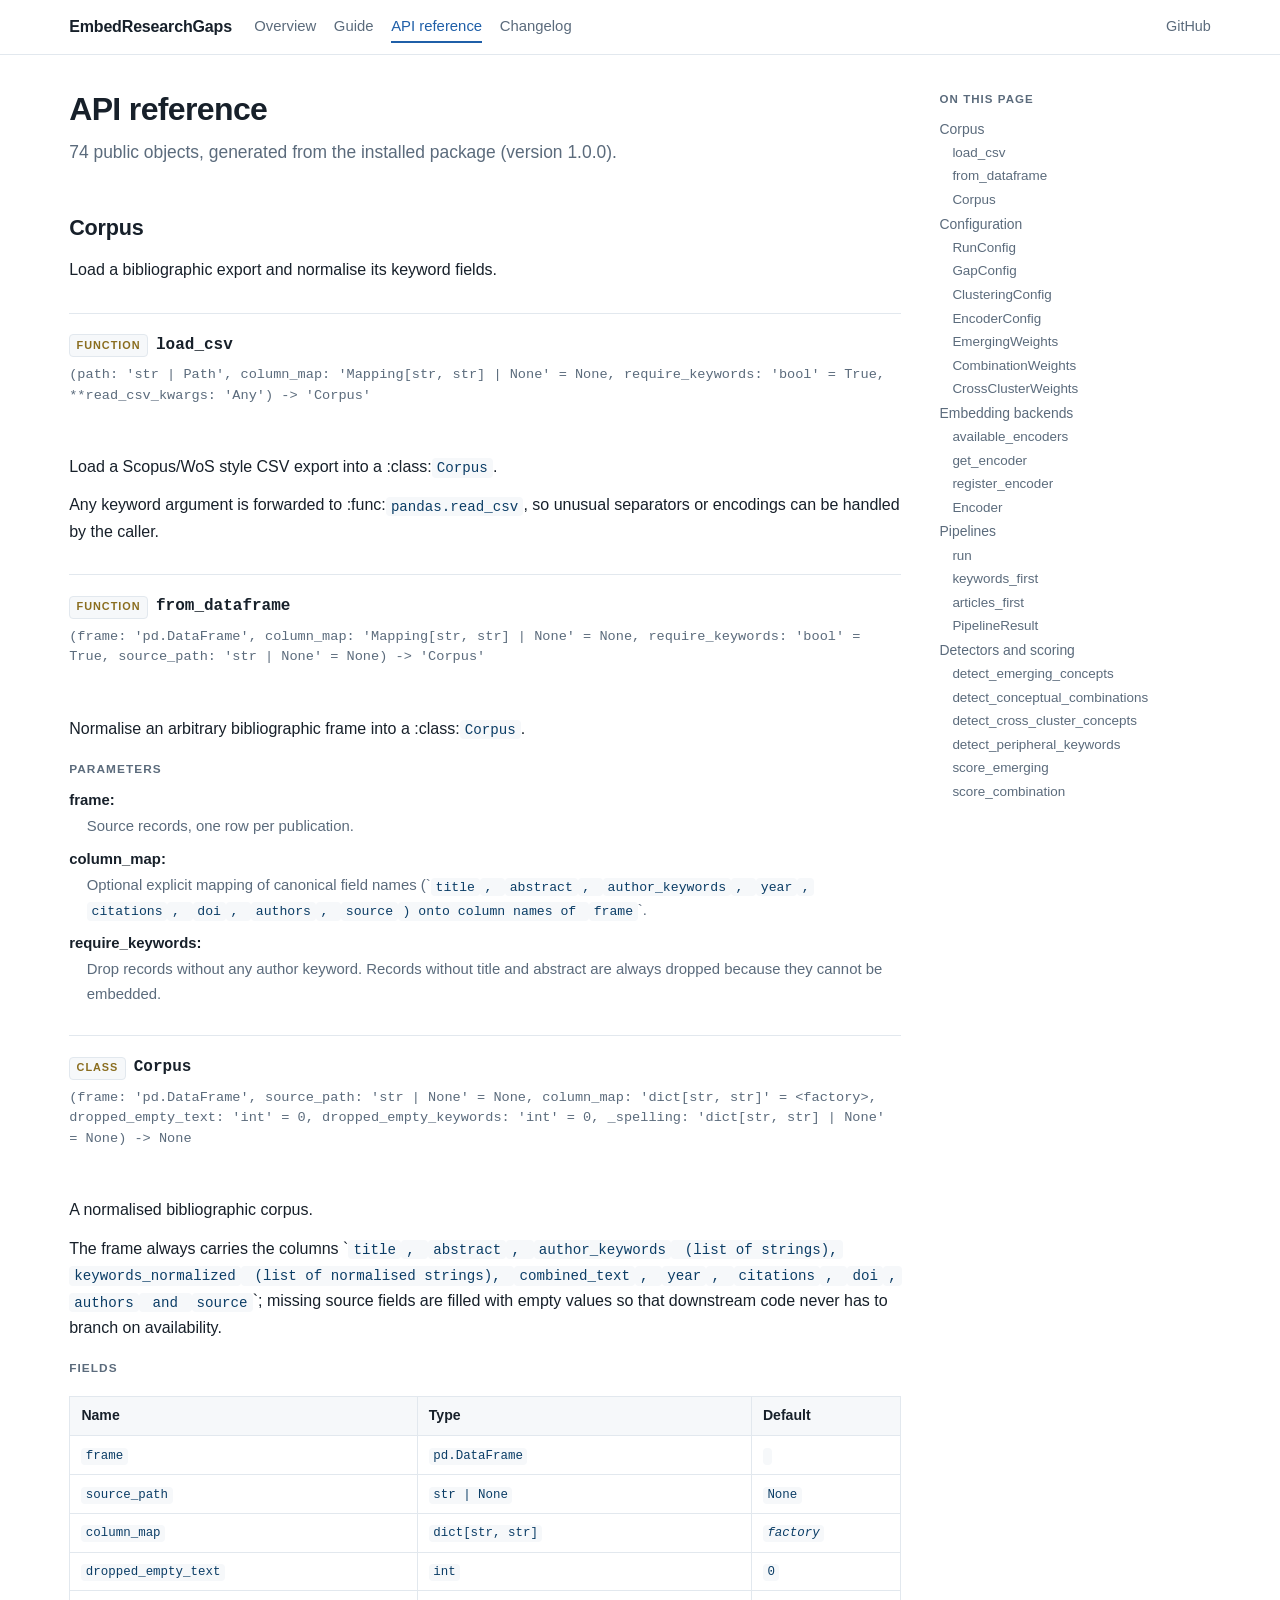
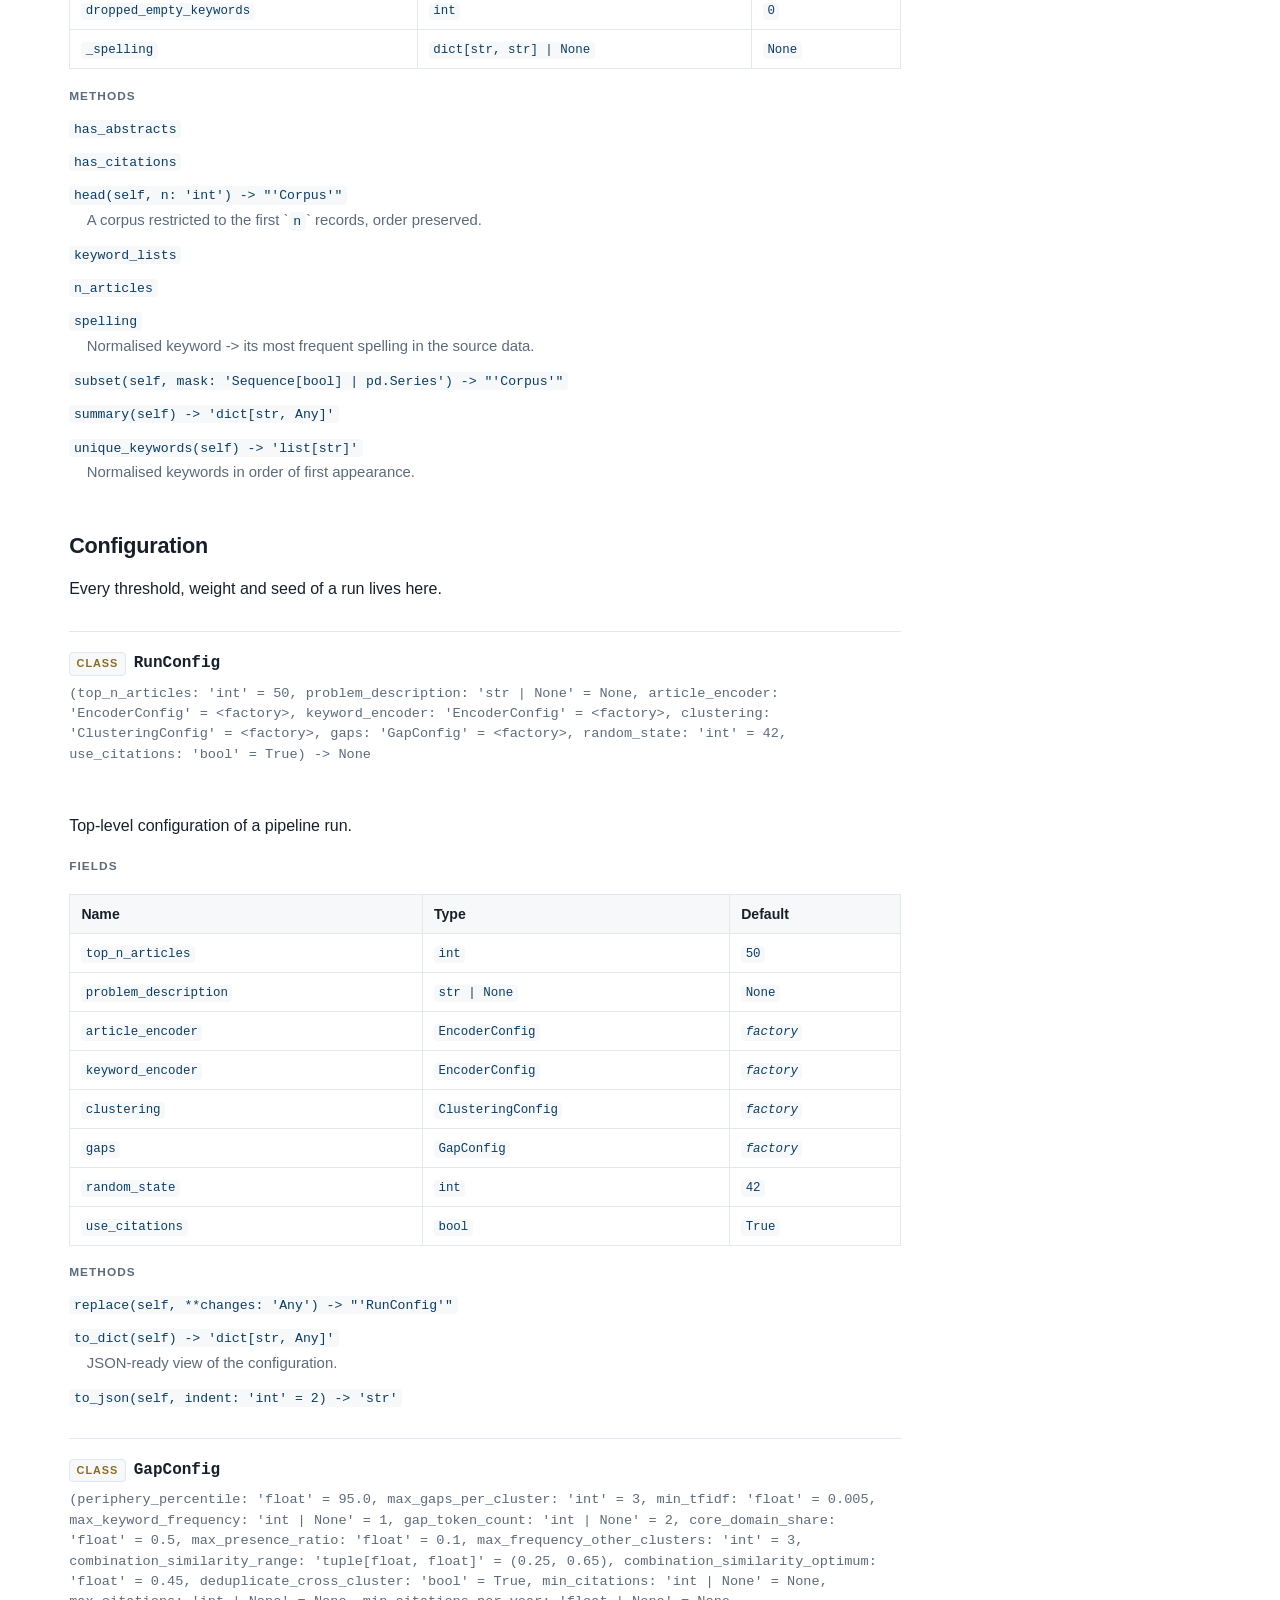
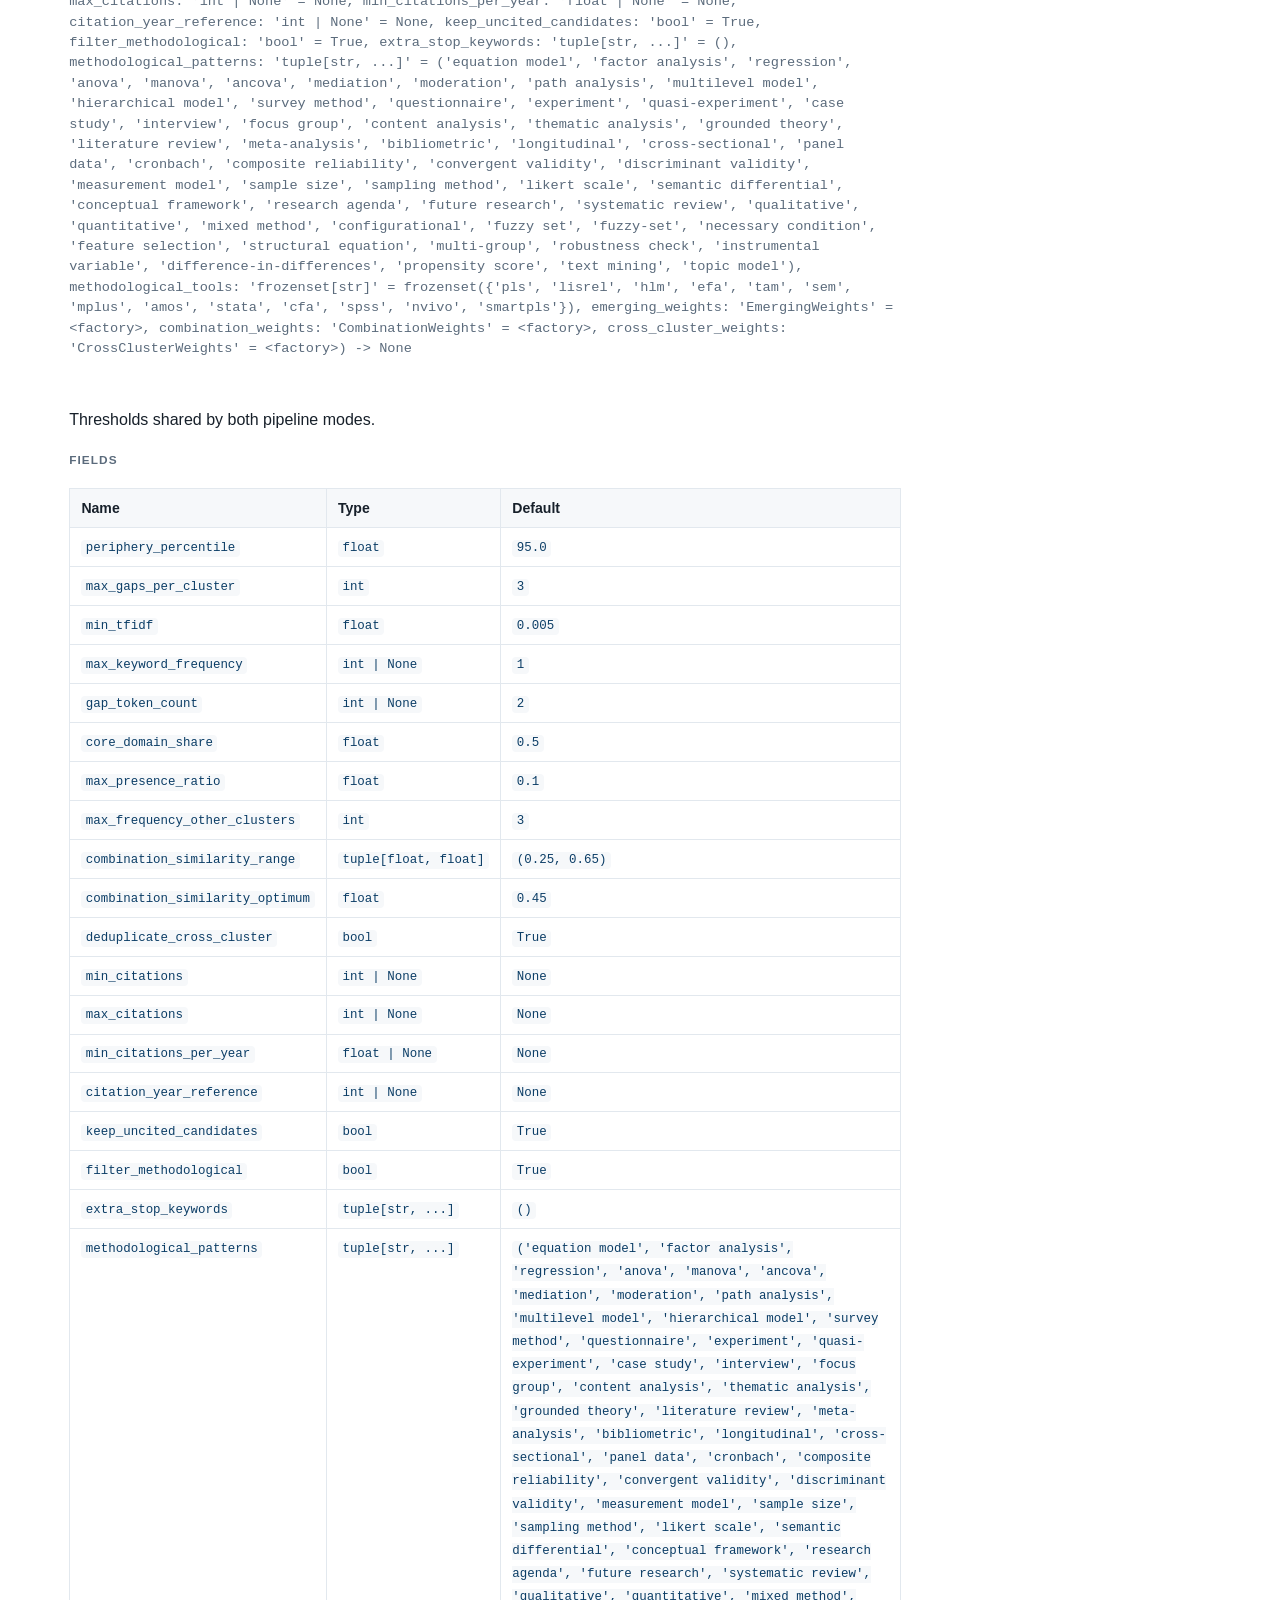
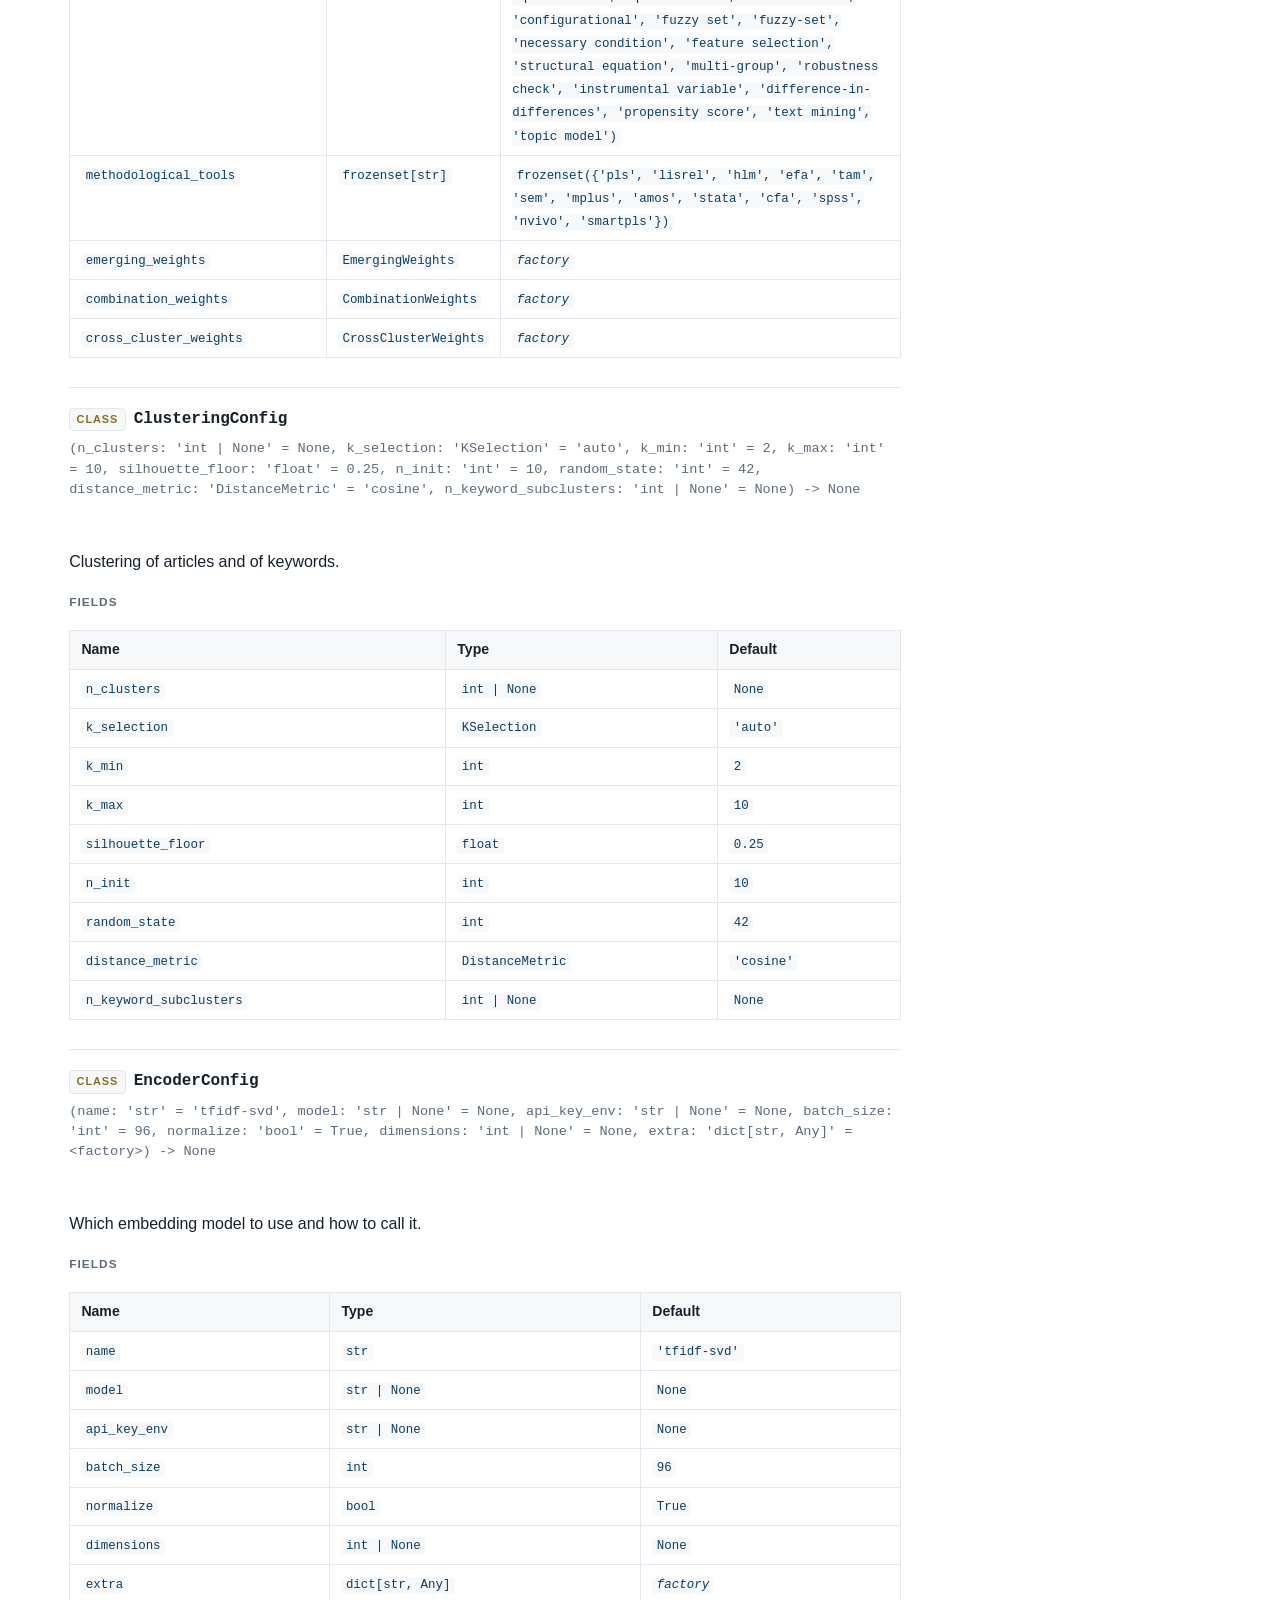
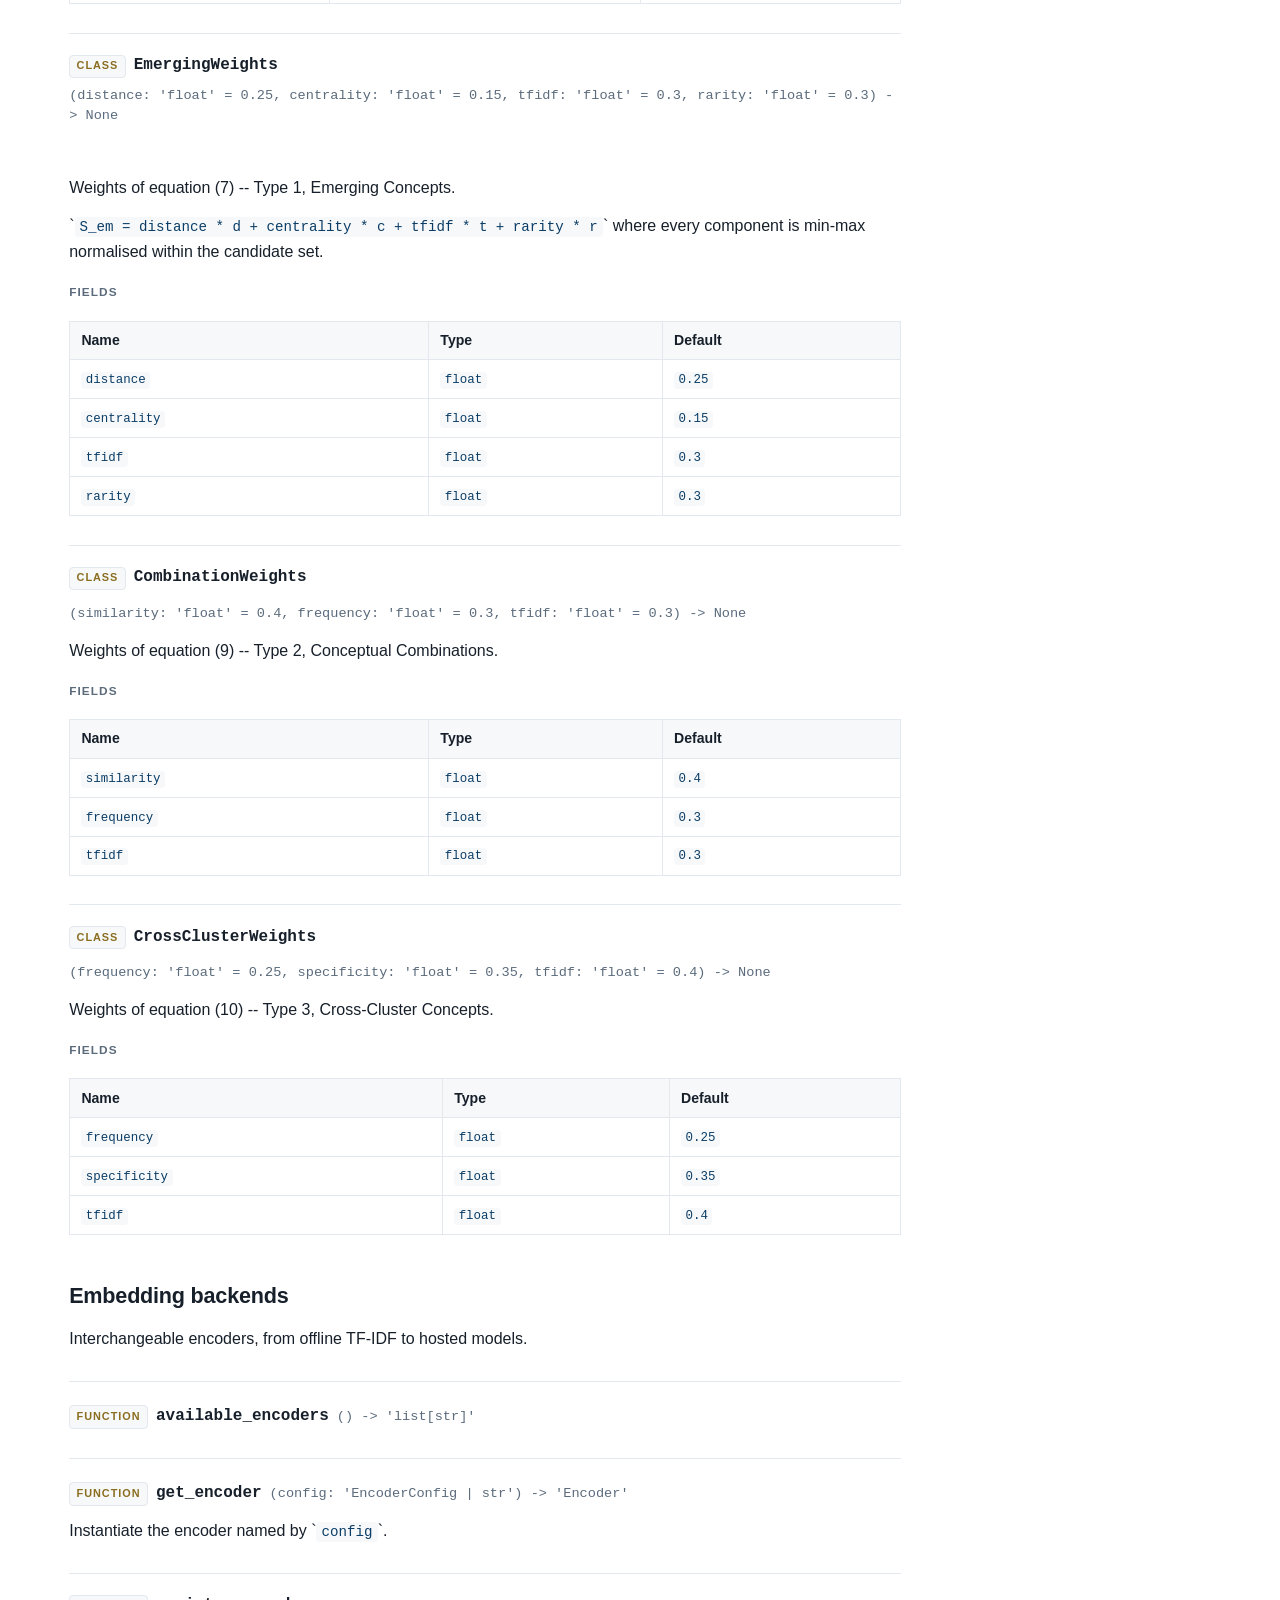
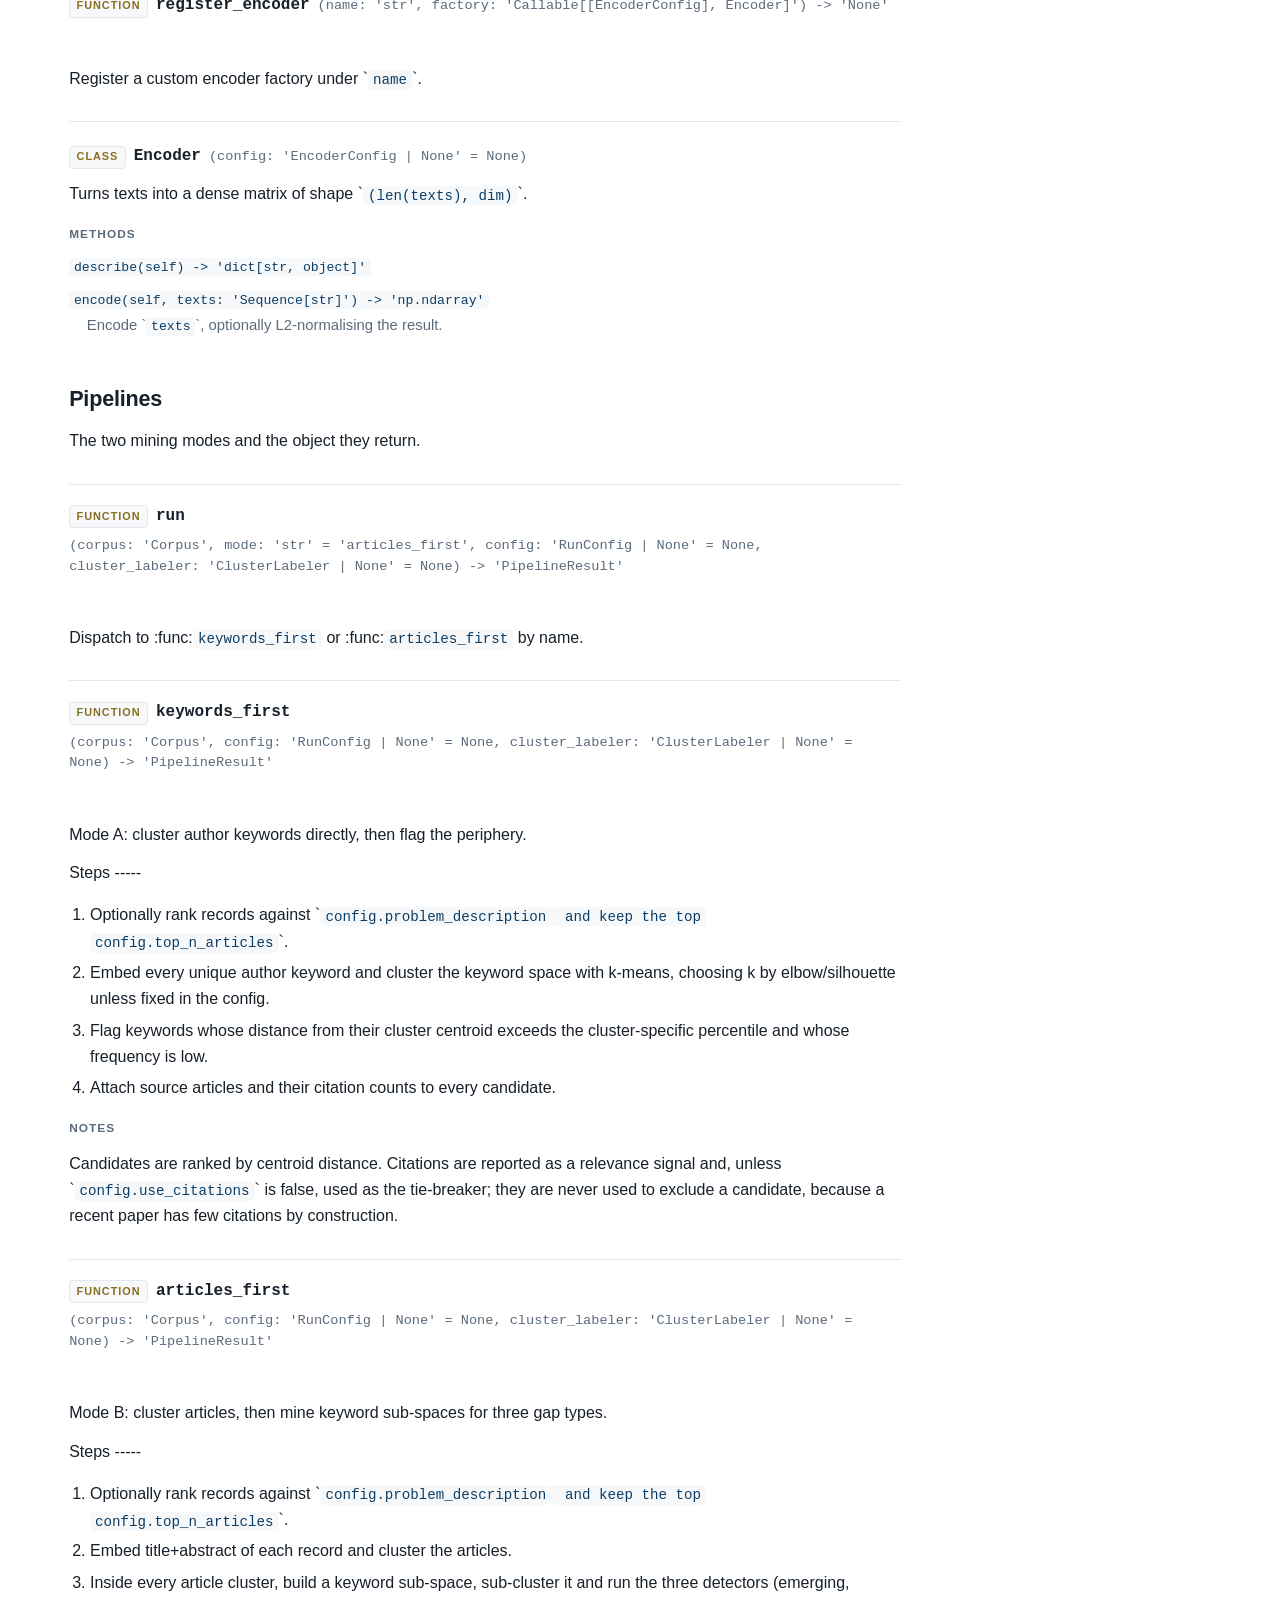
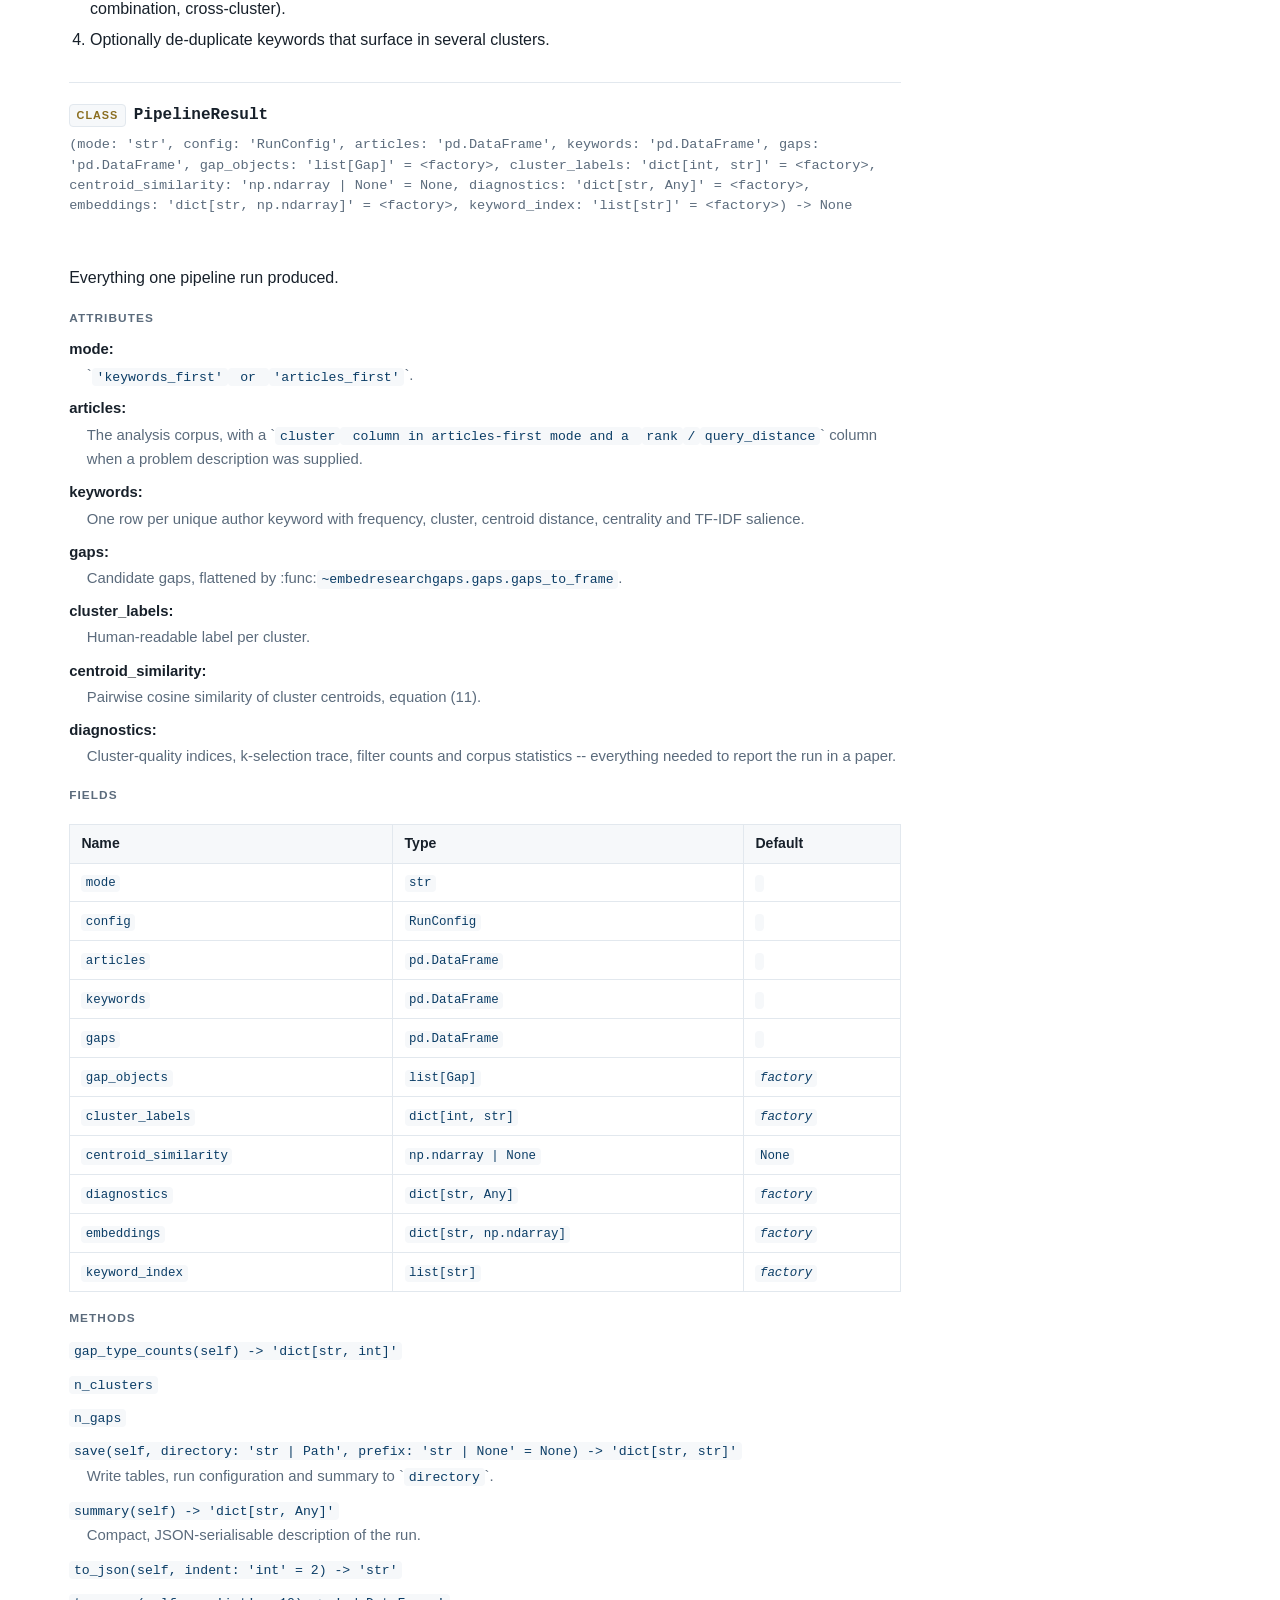
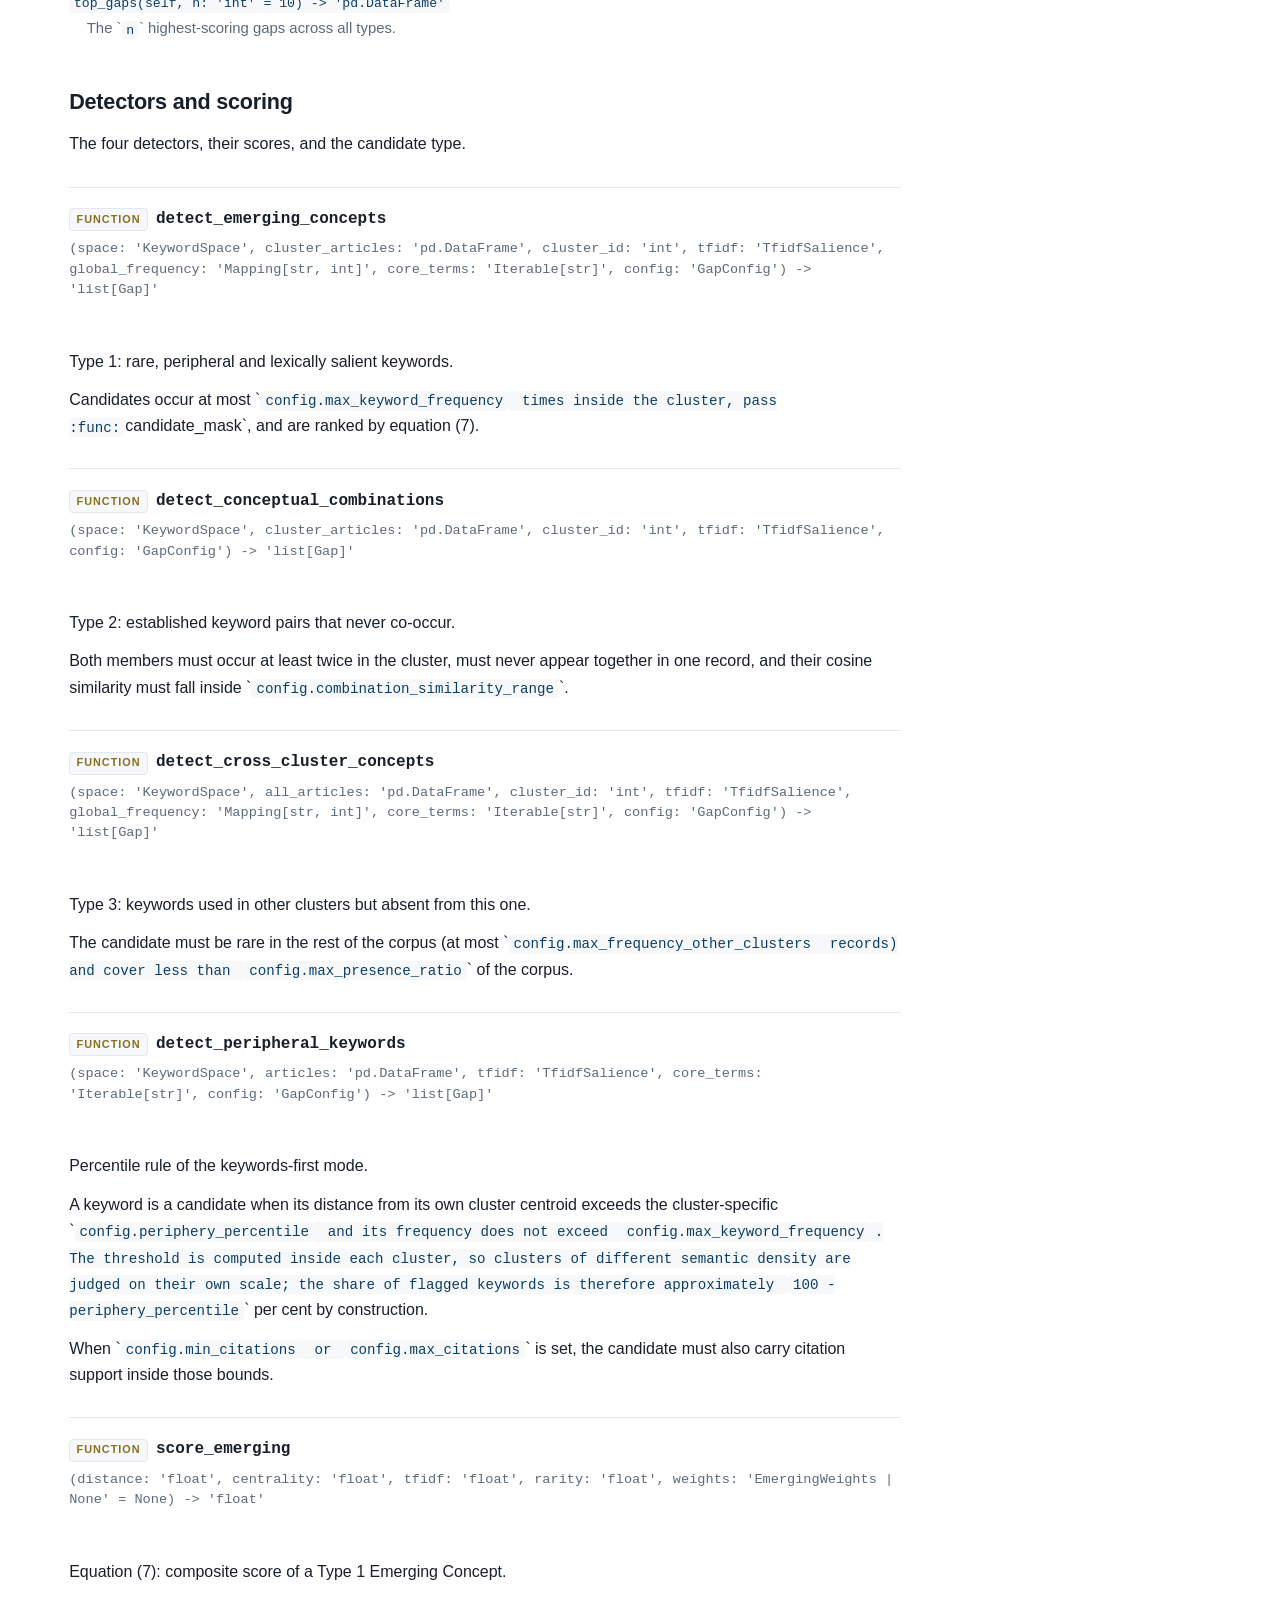
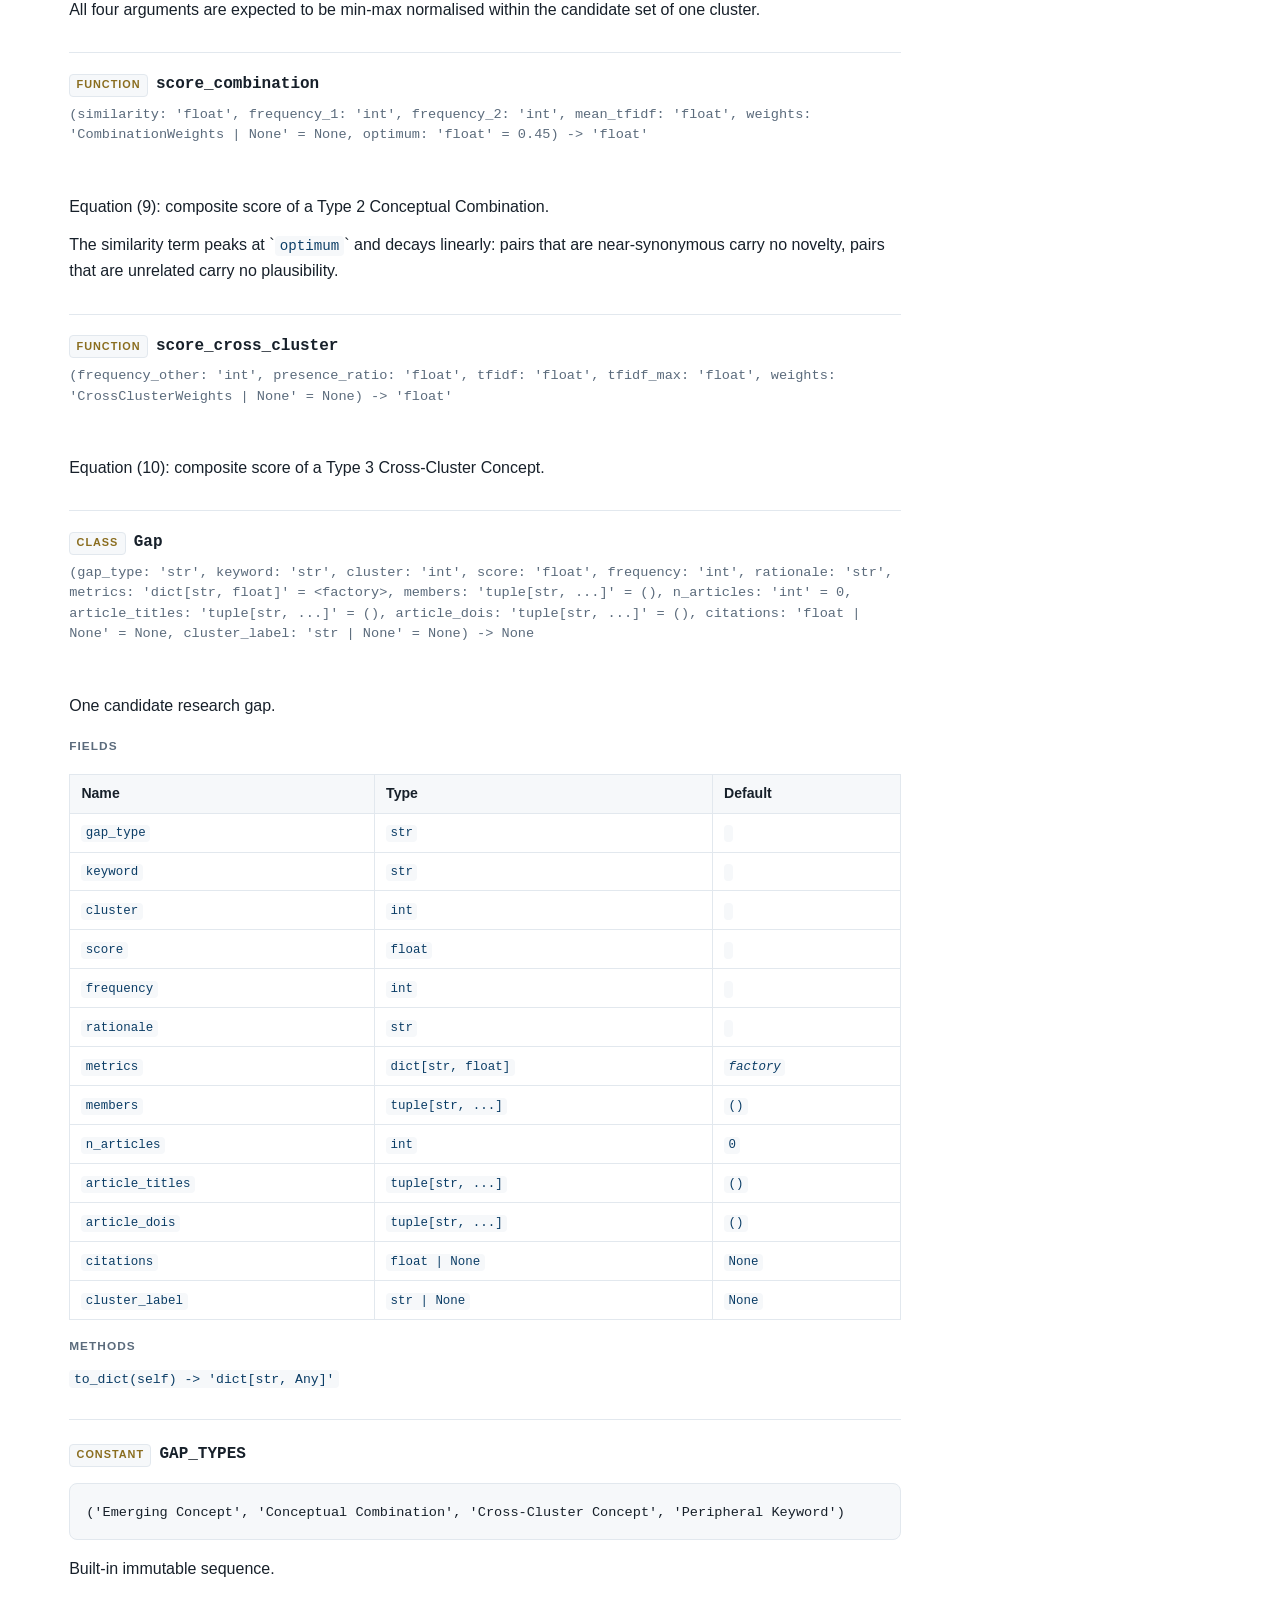
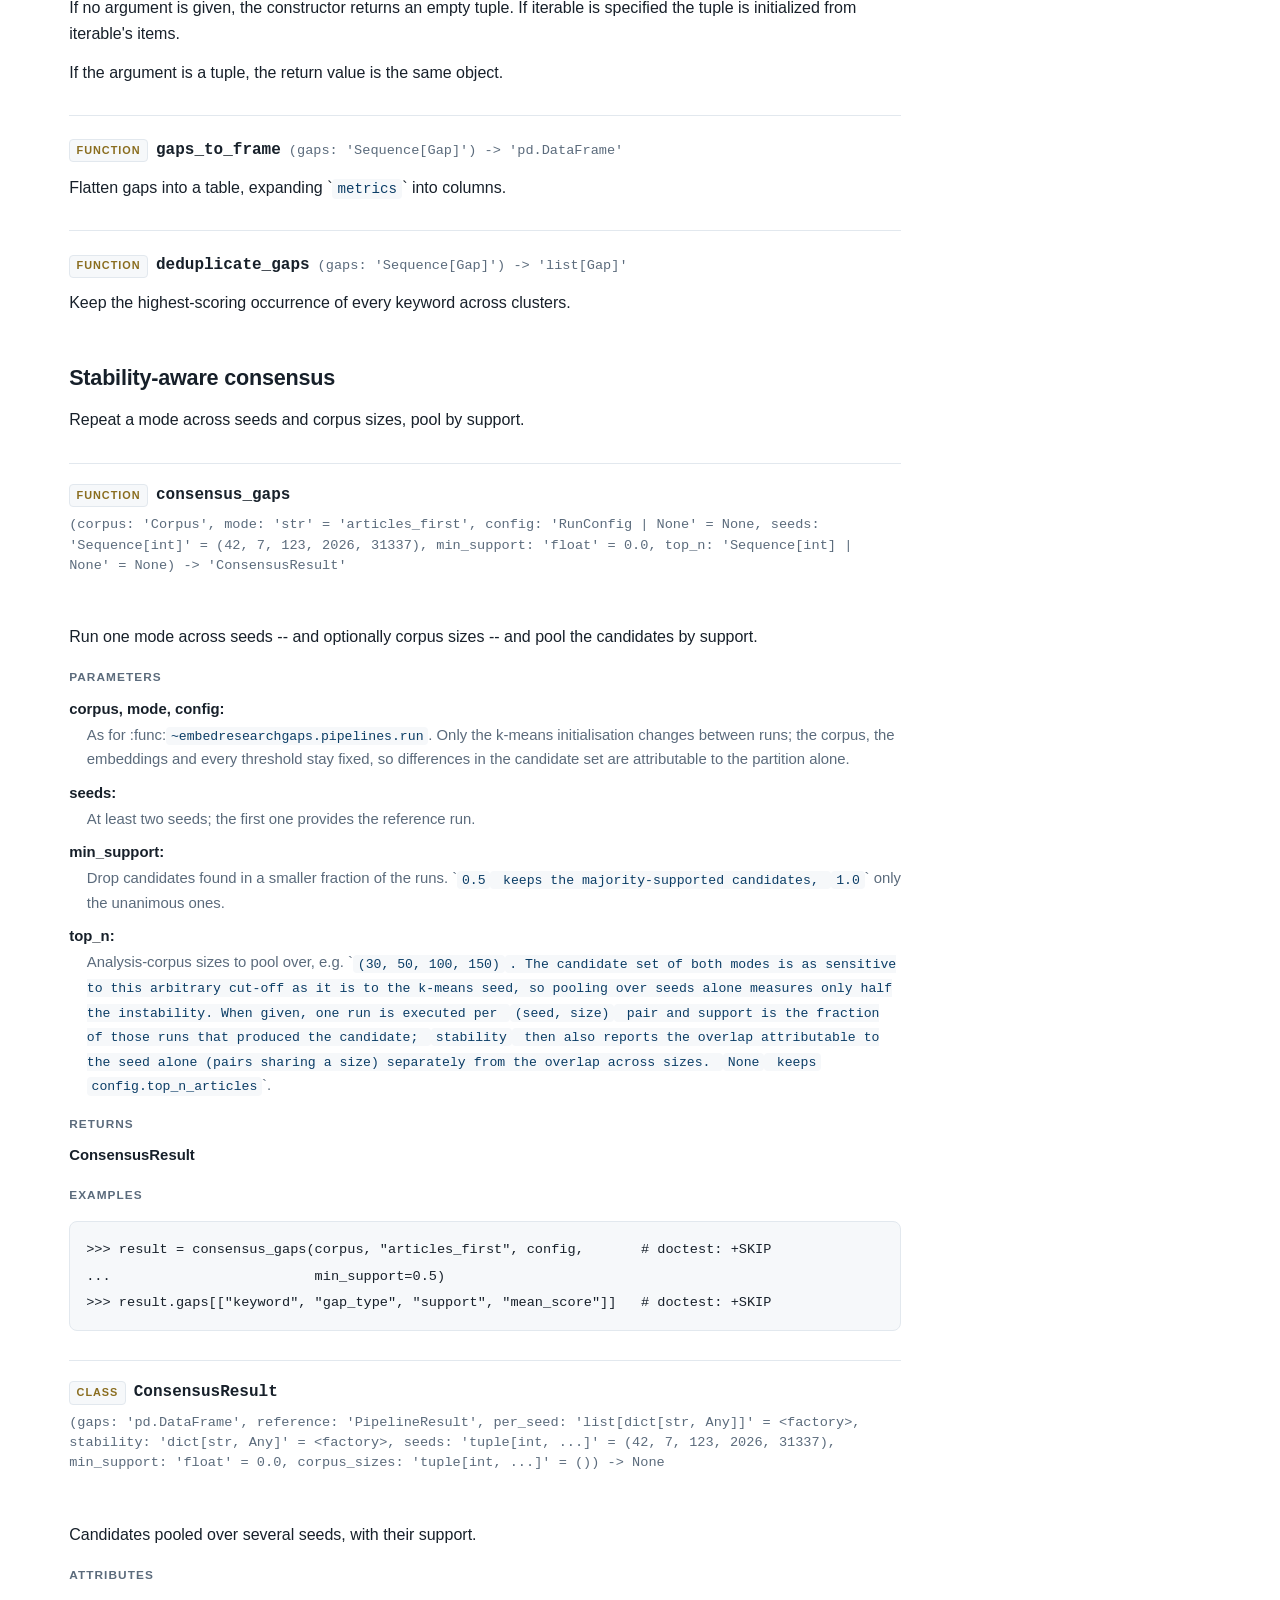
==== commit 6febd099: "Stop the landing page from titling itself twice The shell suffixed every page title with the project" ====
--- a/docs/api.html
+++ b/docs/api.html
@@ -65,9 +65,9 @@
 </dl>
 </section>
 <section class="entry" id="embedresearchgaps-gapconfig">
-<h3><span class="kind">class</span> <code class="sym">GapConfig</code><code class="sig">(periphery_percentile: 'float' = 95.0, max_gaps_per_cluster: 'int' = 3, min_tfidf: 'float' = 0.005, max_keyword_frequency: 'int | None' = 1, gap_token_count: 'int | None' = 2, core_domain_share: 'float' = 0.5, max_presence_ratio: 'float' = 0.1, max_frequency_other_clusters: 'int' = 3, combination_similarity_range: 'tuple[float, float]' = (0.25, 0.65), combination_similarity_optimum: 'float' = 0.45, deduplicate_cross_cluster: 'bool' = True, min_citations: 'int | None' = None, max_citations: 'int | None' = None, min_citations_per_year: 'float | None' = None, citation_year_reference: 'int | None' = None, keep_uncited_candidates: 'bool' = True, filter_methodological: 'bool' = True, extra_stop_keywords: 'tuple[str, ...]' = (), methodological_patterns: 'tuple[str, ...]' = ('equation model', 'factor analysis', 'regression', 'anova', 'manova', 'ancova', 'mediation', 'moderation', 'path analysis', 'multilevel model', 'hierarchical model', 'survey method', 'questionnaire', 'experiment', 'quasi-experiment', 'case study', 'interview', 'focus group', 'content analysis', 'thematic analysis', 'grounded theory', 'literature review', 'meta-analysis', 'bibliometric', 'longitudinal', 'cross-sectional', 'panel data', 'cronbach', 'composite reliability', 'convergent validity', 'discriminant validity', 'measurement model', 'sample size', 'sampling method', 'likert scale', 'semantic differential', 'conceptual framework', 'research agenda', 'future research', 'systematic review', 'qualitative', 'quantitative', 'mixed method', 'configurational', 'fuzzy set', 'fuzzy-set', 'necessary condition', 'feature selection', 'structural equation', 'multi-group', 'robustness check', 'instrumental variable', 'difference-in-differences', 'propensity score', 'text mining', 'topic model'), methodological_tools: 'frozenset[str]' = frozenset({'pls', 'mplus', 'lisrel', 'spss', 'hlm', 'amos', 'nvivo', 'cfa', 'sem', 'stata', 'smartpls', 'efa', 'tam'}), emerging_weights: 'EmergingWeights' = &lt;factory&gt;, combination_weights: 'CombinationWeights' = &lt;factory&gt;, cross_cluster_weights: 'CrossClusterWeights' = &lt;factory&gt;) -&gt; None</code><a class="anchor" href="#embedresearchgaps-gapconfig">#</a></h3>
+<h3><span class="kind">class</span> <code class="sym">GapConfig</code><code class="sig">(periphery_percentile: 'float' = 95.0, max_gaps_per_cluster: 'int' = 3, min_tfidf: 'float' = 0.005, max_keyword_frequency: 'int | None' = 1, gap_token_count: 'int | None' = 2, core_domain_share: 'float' = 0.5, max_presence_ratio: 'float' = 0.1, max_frequency_other_clusters: 'int' = 3, combination_similarity_range: 'tuple[float, float]' = (0.25, 0.65), combination_similarity_optimum: 'float' = 0.45, deduplicate_cross_cluster: 'bool' = True, min_citations: 'int | None' = None, max_citations: 'int | None' = None, min_citations_per_year: 'float | None' = None, citation_year_reference: 'int | None' = None, keep_uncited_candidates: 'bool' = True, filter_methodological: 'bool' = True, extra_stop_keywords: 'tuple[str, ...]' = (), methodological_patterns: 'tuple[str, ...]' = ('equation model', 'factor analysis', 'regression', 'anova', 'manova', 'ancova', 'mediation', 'moderation', 'path analysis', 'multilevel model', 'hierarchical model', 'survey method', 'questionnaire', 'experiment', 'quasi-experiment', 'case study', 'interview', 'focus group', 'content analysis', 'thematic analysis', 'grounded theory', 'literature review', 'meta-analysis', 'bibliometric', 'longitudinal', 'cross-sectional', 'panel data', 'cronbach', 'composite reliability', 'convergent validity', 'discriminant validity', 'measurement model', 'sample size', 'sampling method', 'likert scale', 'semantic differential', 'conceptual framework', 'research agenda', 'future research', 'systematic review', 'qualitative', 'quantitative', 'mixed method', 'configurational', 'fuzzy set', 'fuzzy-set', 'necessary condition', 'feature selection', 'structural equation', 'multi-group', 'robustness check', 'instrumental variable', 'difference-in-differences', 'propensity score', 'text mining', 'topic model'), methodological_tools: 'frozenset[str]' = frozenset({'pls', 'lisrel', 'hlm', 'efa', 'tam', 'sem', 'mplus', 'amos', 'stata', 'cfa', 'spss', 'nvivo', 'smartpls'}), emerging_weights: 'EmergingWeights' = &lt;factory&gt;, combination_weights: 'CombinationWeights' = &lt;factory&gt;, cross_cluster_weights: 'CrossClusterWeights' = &lt;factory&gt;) -&gt; None</code><a class="anchor" href="#embedresearchgaps-gapconfig">#</a></h3>
 <p>Thresholds shared by both pipeline modes.</p>
-<p class="doc-section">Fields</p><table class="fields"><thead><tr><th>Name</th><th>Type</th><th>Default</th></tr></thead><tbody><tr><td><code>periphery_percentile</code></td><td><code>float</code></td><td><code>95.0</code></td></tr><tr><td><code>max_gaps_per_cluster</code></td><td><code>int</code></td><td><code>3</code></td></tr><tr><td><code>min_tfidf</code></td><td><code>float</code></td><td><code>0.005</code></td></tr><tr><td><code>max_keyword_frequency</code></td><td><code>int | None</code></td><td><code>1</code></td></tr><tr><td><code>gap_token_count</code></td><td><code>int | None</code></td><td><code>2</code></td></tr><tr><td><code>core_domain_share</code></td><td><code>float</code></td><td><code>0.5</code></td></tr><tr><td><code>max_presence_ratio</code></td><td><code>float</code></td><td><code>0.1</code></td></tr><tr><td><code>max_frequency_other_clusters</code></td><td><code>int</code></td><td><code>3</code></td></tr><tr><td><code>combination_similarity_range</code></td><td><code>tuple[float, float]</code></td><td><code>(0.25, 0.65)</code></td></tr><tr><td><code>combination_similarity_optimum</code></td><td><code>float</code></td><td><code>0.45</code></td></tr><tr><td><code>deduplicate_cross_cluster</code></td><td><code>bool</code></td><td><code>True</code></td></tr><tr><td><code>min_citations</code></td><td><code>int | None</code></td><td><code>None</code></td></tr><tr><td><code>max_citations</code></td><td><code>int | None</code></td><td><code>None</code></td></tr><tr><td><code>min_citations_per_year</code></td><td><code>float | None</code></td><td><code>None</code></td></tr><tr><td><code>citation_year_reference</code></td><td><code>int | None</code></td><td><code>None</code></td></tr><tr><td><code>keep_uncited_candidates</code></td><td><code>bool</code></td><td><code>True</code></td></tr><tr><td><code>filter_methodological</code></td><td><code>bool</code></td><td><code>True</code></td></tr><tr><td><code>extra_stop_keywords</code></td><td><code>tuple[str, ...]</code></td><td><code>()</code></td></tr><tr><td><code>methodological_patterns</code></td><td><code>tuple[str, ...]</code></td><td><code>('equation model', 'factor analysis', 'regression', 'anova', 'manova', 'ancova', 'mediation', 'moderation', 'path analysis', 'multilevel model', 'hierarchical model', 'survey method', 'questionnaire', 'experiment', 'quasi-experiment', 'case study', 'interview', 'focus group', 'content analysis', 'thematic analysis', 'grounded theory', 'literature review', 'meta-analysis', 'bibliometric', 'longitudinal', 'cross-sectional', 'panel data', 'cronbach', 'composite reliability', 'convergent validity', 'discriminant validity', 'measurement model', 'sample size', 'sampling method', 'likert scale', 'semantic differential', 'conceptual framework', 'research agenda', 'future research', 'systematic review', 'qualitative', 'quantitative', 'mixed method', 'configurational', 'fuzzy set', 'fuzzy-set', 'necessary condition', 'feature selection', 'structural equation', 'multi-group', 'robustness check', 'instrumental variable', 'difference-in-differences', 'propensity score', 'text mining', 'topic model')</code></td></tr><tr><td><code>methodological_tools</code></td><td><code>frozenset[str]</code></td><td><code>frozenset({'pls', 'mplus', 'lisrel', 'spss', 'hlm', 'amos', 'nvivo', 'cfa', 'sem', 'stata', 'smartpls', 'efa', 'tam'})</code></td></tr><tr><td><code>emerging_weights</code></td><td><code>EmergingWeights</code></td><td><code><em>factory</em></code></td></tr><tr><td><code>combination_weights</code></td><td><code>CombinationWeights</code></td><td><code><em>factory</em></code></td></tr><tr><td><code>cross_cluster_weights</code></td><td><code>CrossClusterWeights</code></td><td><code><em>factory</em></code></td></tr></tbody></table>
+<p class="doc-section">Fields</p><table class="fields"><thead><tr><th>Name</th><th>Type</th><th>Default</th></tr></thead><tbody><tr><td><code>periphery_percentile</code></td><td><code>float</code></td><td><code>95.0</code></td></tr><tr><td><code>max_gaps_per_cluster</code></td><td><code>int</code></td><td><code>3</code></td></tr><tr><td><code>min_tfidf</code></td><td><code>float</code></td><td><code>0.005</code></td></tr><tr><td><code>max_keyword_frequency</code></td><td><code>int | None</code></td><td><code>1</code></td></tr><tr><td><code>gap_token_count</code></td><td><code>int | None</code></td><td><code>2</code></td></tr><tr><td><code>core_domain_share</code></td><td><code>float</code></td><td><code>0.5</code></td></tr><tr><td><code>max_presence_ratio</code></td><td><code>float</code></td><td><code>0.1</code></td></tr><tr><td><code>max_frequency_other_clusters</code></td><td><code>int</code></td><td><code>3</code></td></tr><tr><td><code>combination_similarity_range</code></td><td><code>tuple[float, float]</code></td><td><code>(0.25, 0.65)</code></td></tr><tr><td><code>combination_similarity_optimum</code></td><td><code>float</code></td><td><code>0.45</code></td></tr><tr><td><code>deduplicate_cross_cluster</code></td><td><code>bool</code></td><td><code>True</code></td></tr><tr><td><code>min_citations</code></td><td><code>int | None</code></td><td><code>None</code></td></tr><tr><td><code>max_citations</code></td><td><code>int | None</code></td><td><code>None</code></td></tr><tr><td><code>min_citations_per_year</code></td><td><code>float | None</code></td><td><code>None</code></td></tr><tr><td><code>citation_year_reference</code></td><td><code>int | None</code></td><td><code>None</code></td></tr><tr><td><code>keep_uncited_candidates</code></td><td><code>bool</code></td><td><code>True</code></td></tr><tr><td><code>filter_methodological</code></td><td><code>bool</code></td><td><code>True</code></td></tr><tr><td><code>extra_stop_keywords</code></td><td><code>tuple[str, ...]</code></td><td><code>()</code></td></tr><tr><td><code>methodological_patterns</code></td><td><code>tuple[str, ...]</code></td><td><code>('equation model', 'factor analysis', 'regression', 'anova', 'manova', 'ancova', 'mediation', 'moderation', 'path analysis', 'multilevel model', 'hierarchical model', 'survey method', 'questionnaire', 'experiment', 'quasi-experiment', 'case study', 'interview', 'focus group', 'content analysis', 'thematic analysis', 'grounded theory', 'literature review', 'meta-analysis', 'bibliometric', 'longitudinal', 'cross-sectional', 'panel data', 'cronbach', 'composite reliability', 'convergent validity', 'discriminant validity', 'measurement model', 'sample size', 'sampling method', 'likert scale', 'semantic differential', 'conceptual framework', 'research agenda', 'future research', 'systematic review', 'qualitative', 'quantitative', 'mixed method', 'configurational', 'fuzzy set', 'fuzzy-set', 'necessary condition', 'feature selection', 'structural equation', 'multi-group', 'robustness check', 'instrumental variable', 'difference-in-differences', 'propensity score', 'text mining', 'topic model')</code></td></tr><tr><td><code>methodological_tools</code></td><td><code>frozenset[str]</code></td><td><code>frozenset({'pls', 'lisrel', 'hlm', 'efa', 'tam', 'sem', 'mplus', 'amos', 'stata', 'cfa', 'spss', 'nvivo', 'smartpls'})</code></td></tr><tr><td><code>emerging_weights</code></td><td><code>EmergingWeights</code></td><td><code><em>factory</em></code></td></tr><tr><td><code>combination_weights</code></td><td><code>CombinationWeights</code></td><td><code><em>factory</em></code></td></tr><tr><td><code>cross_cluster_weights</code></td><td><code>CrossClusterWeights</code></td><td><code><em>factory</em></code></td></tr></tbody></table>
 </section>
 <section class="entry" id="embedresearchgaps-clusteringconfig">
 <h3><span class="kind">class</span> <code class="sym">ClusteringConfig</code><code class="sig">(n_clusters: 'int | None' = None, k_selection: 'KSelection' = 'auto', k_min: 'int' = 2, k_max: 'int' = 10, silhouette_floor: 'float' = 0.25, n_init: 'int' = 10, random_state: 'int' = 42, distance_metric: 'DistanceMetric' = 'cosine', n_keyword_subclusters: 'int | None' = None) -&gt; None</code><a class="anchor" href="#embedresearchgaps-clusteringconfig">#</a></h3>
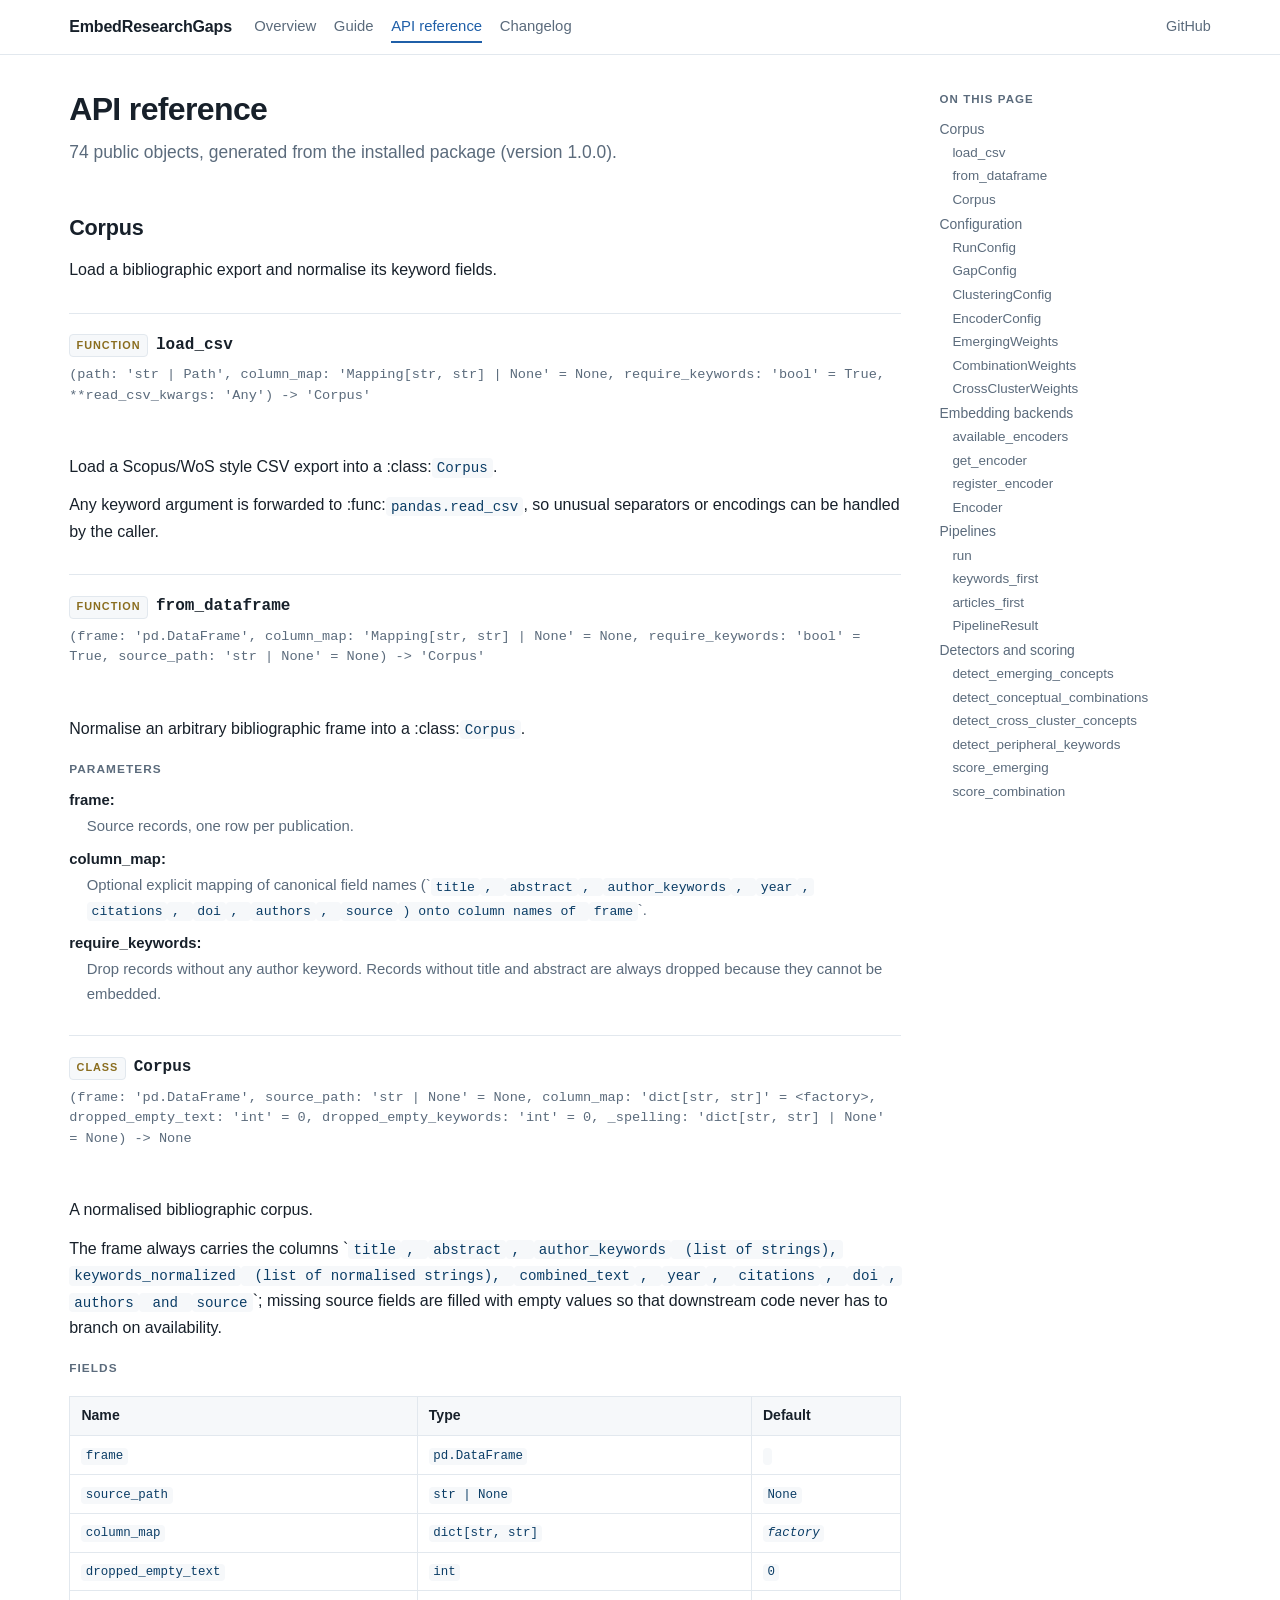
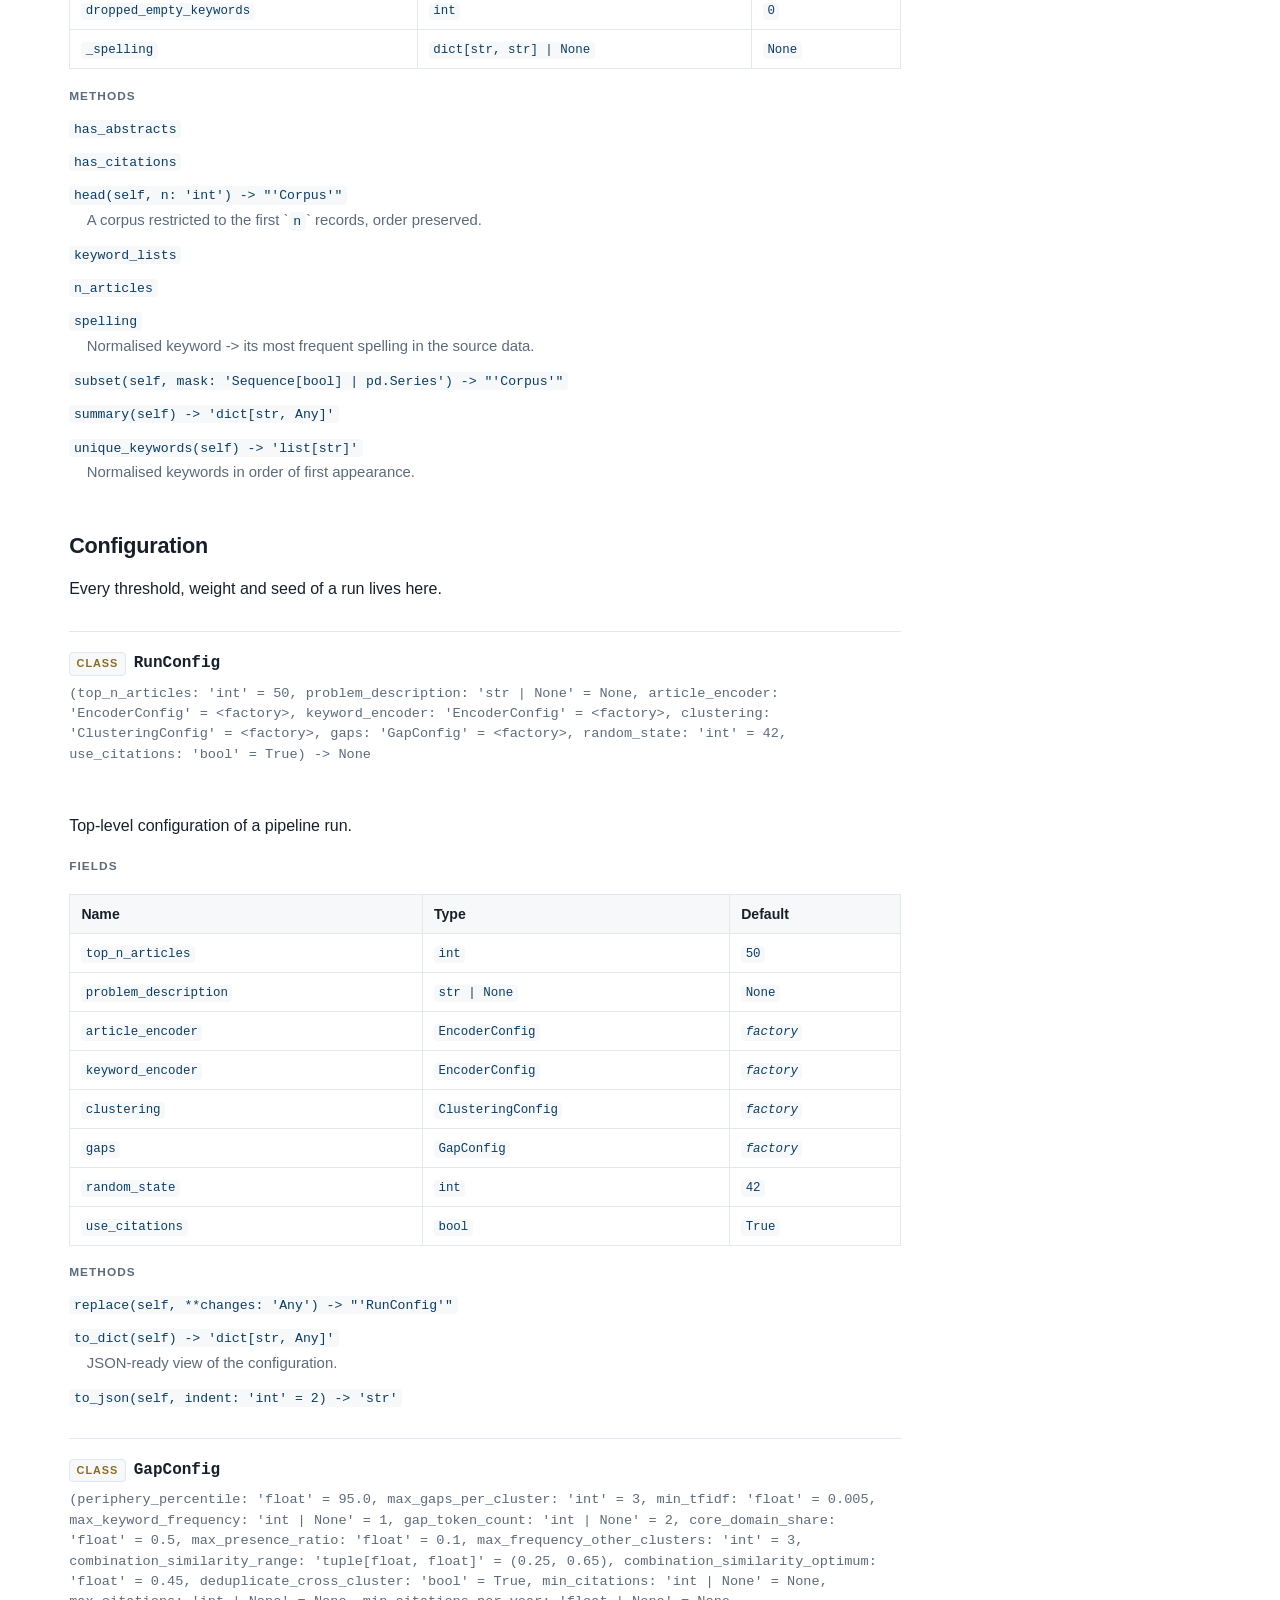
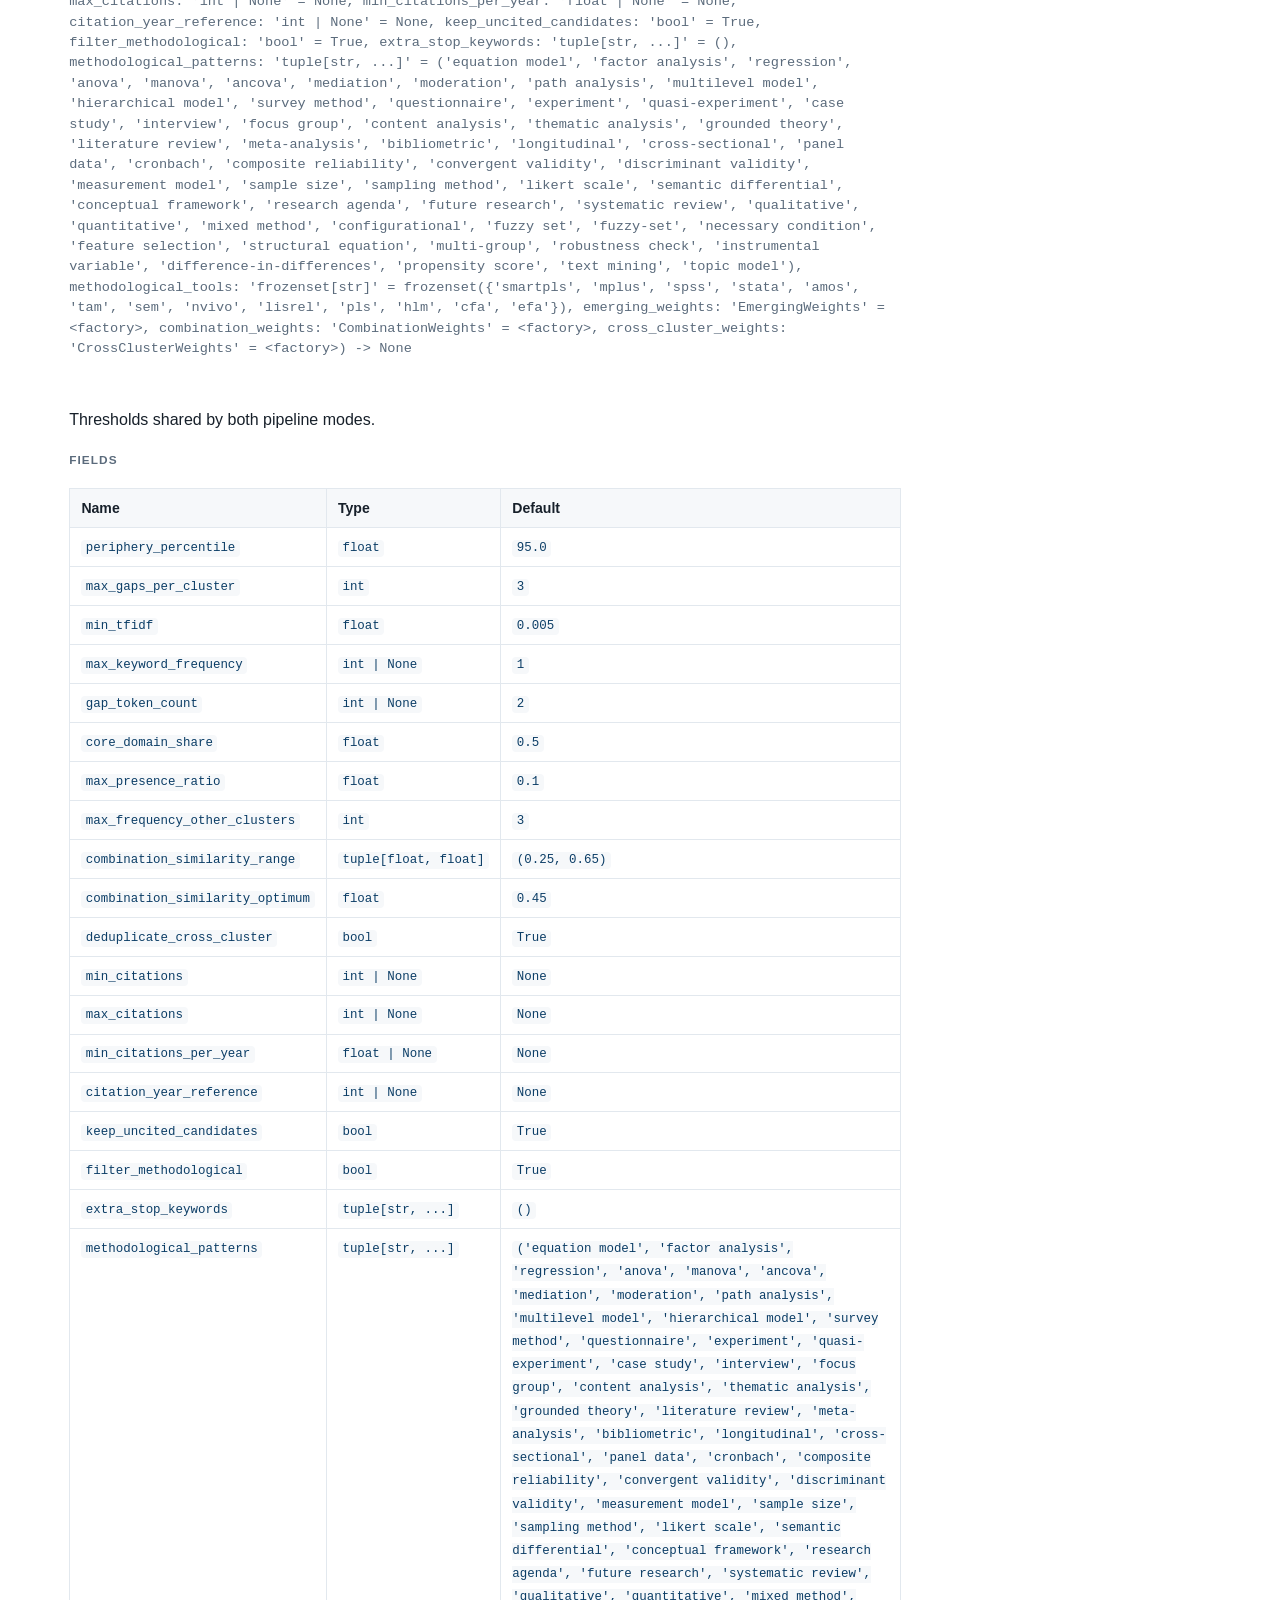
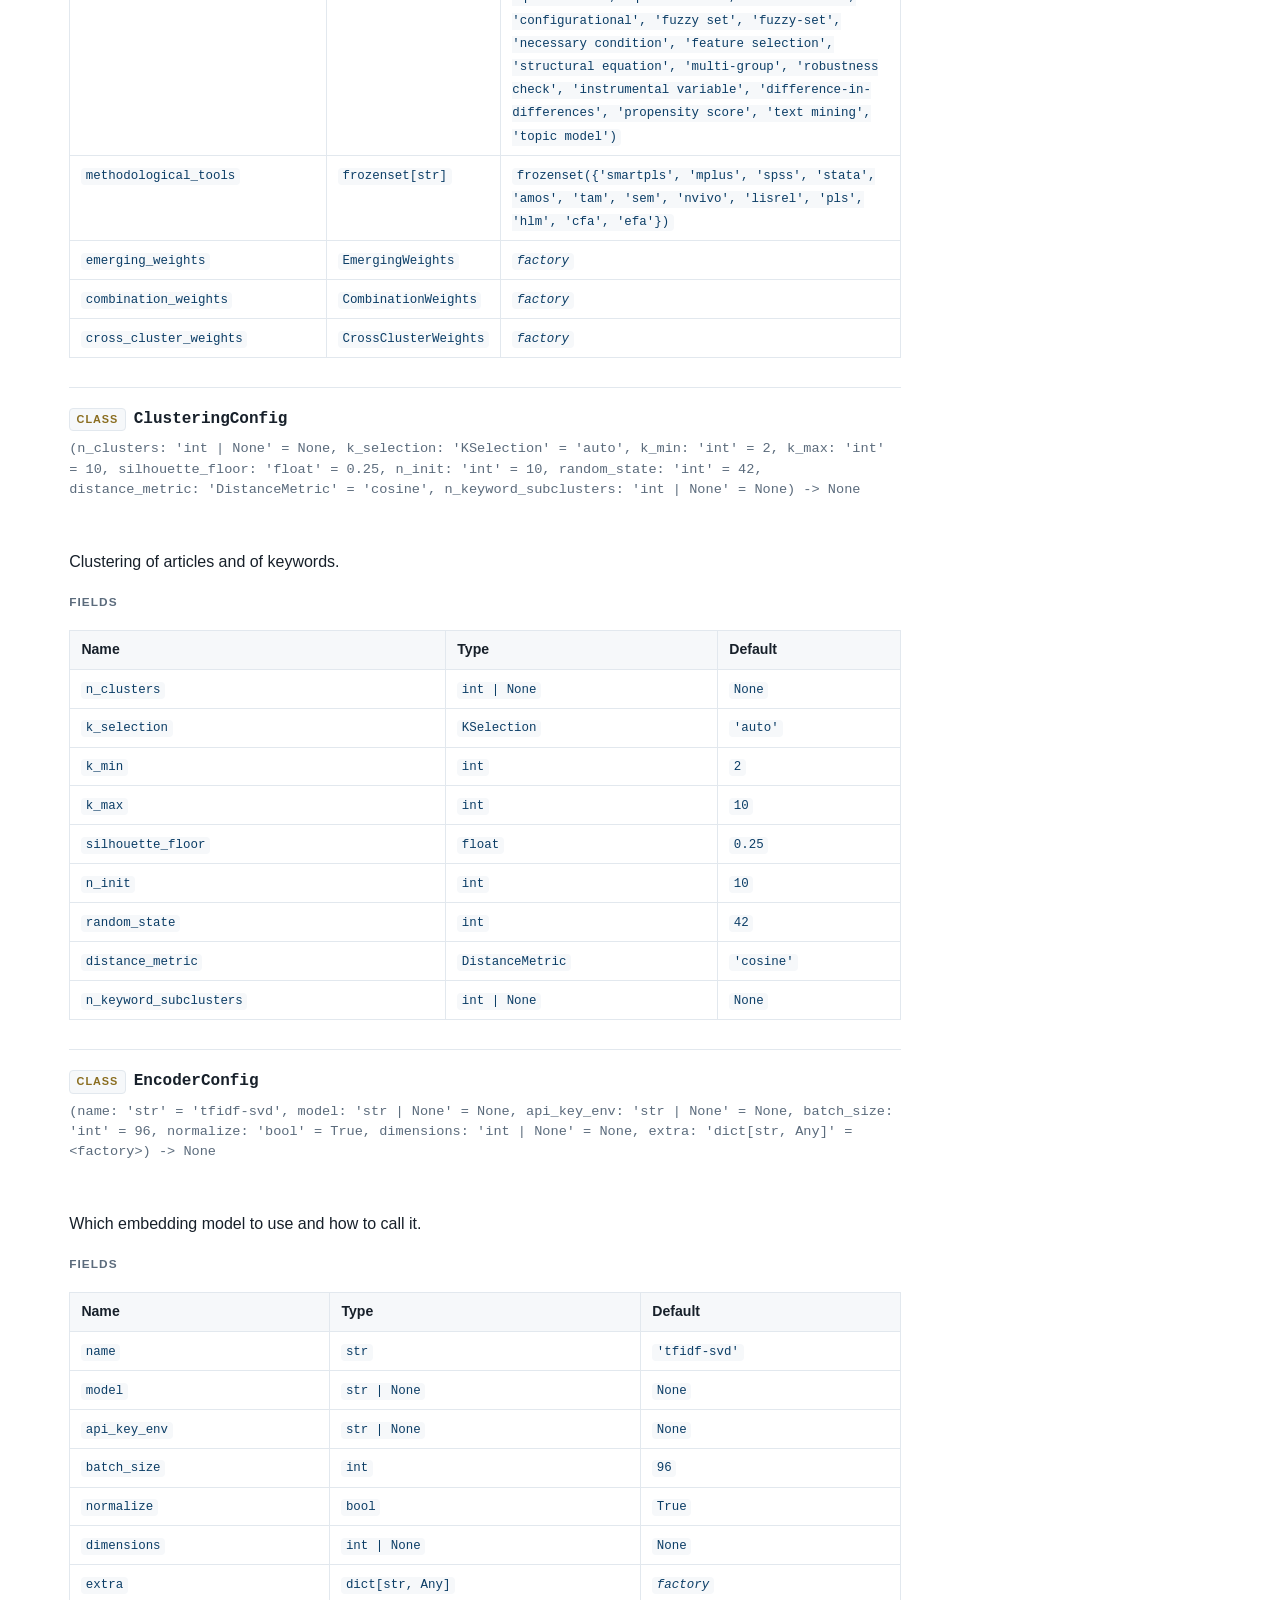
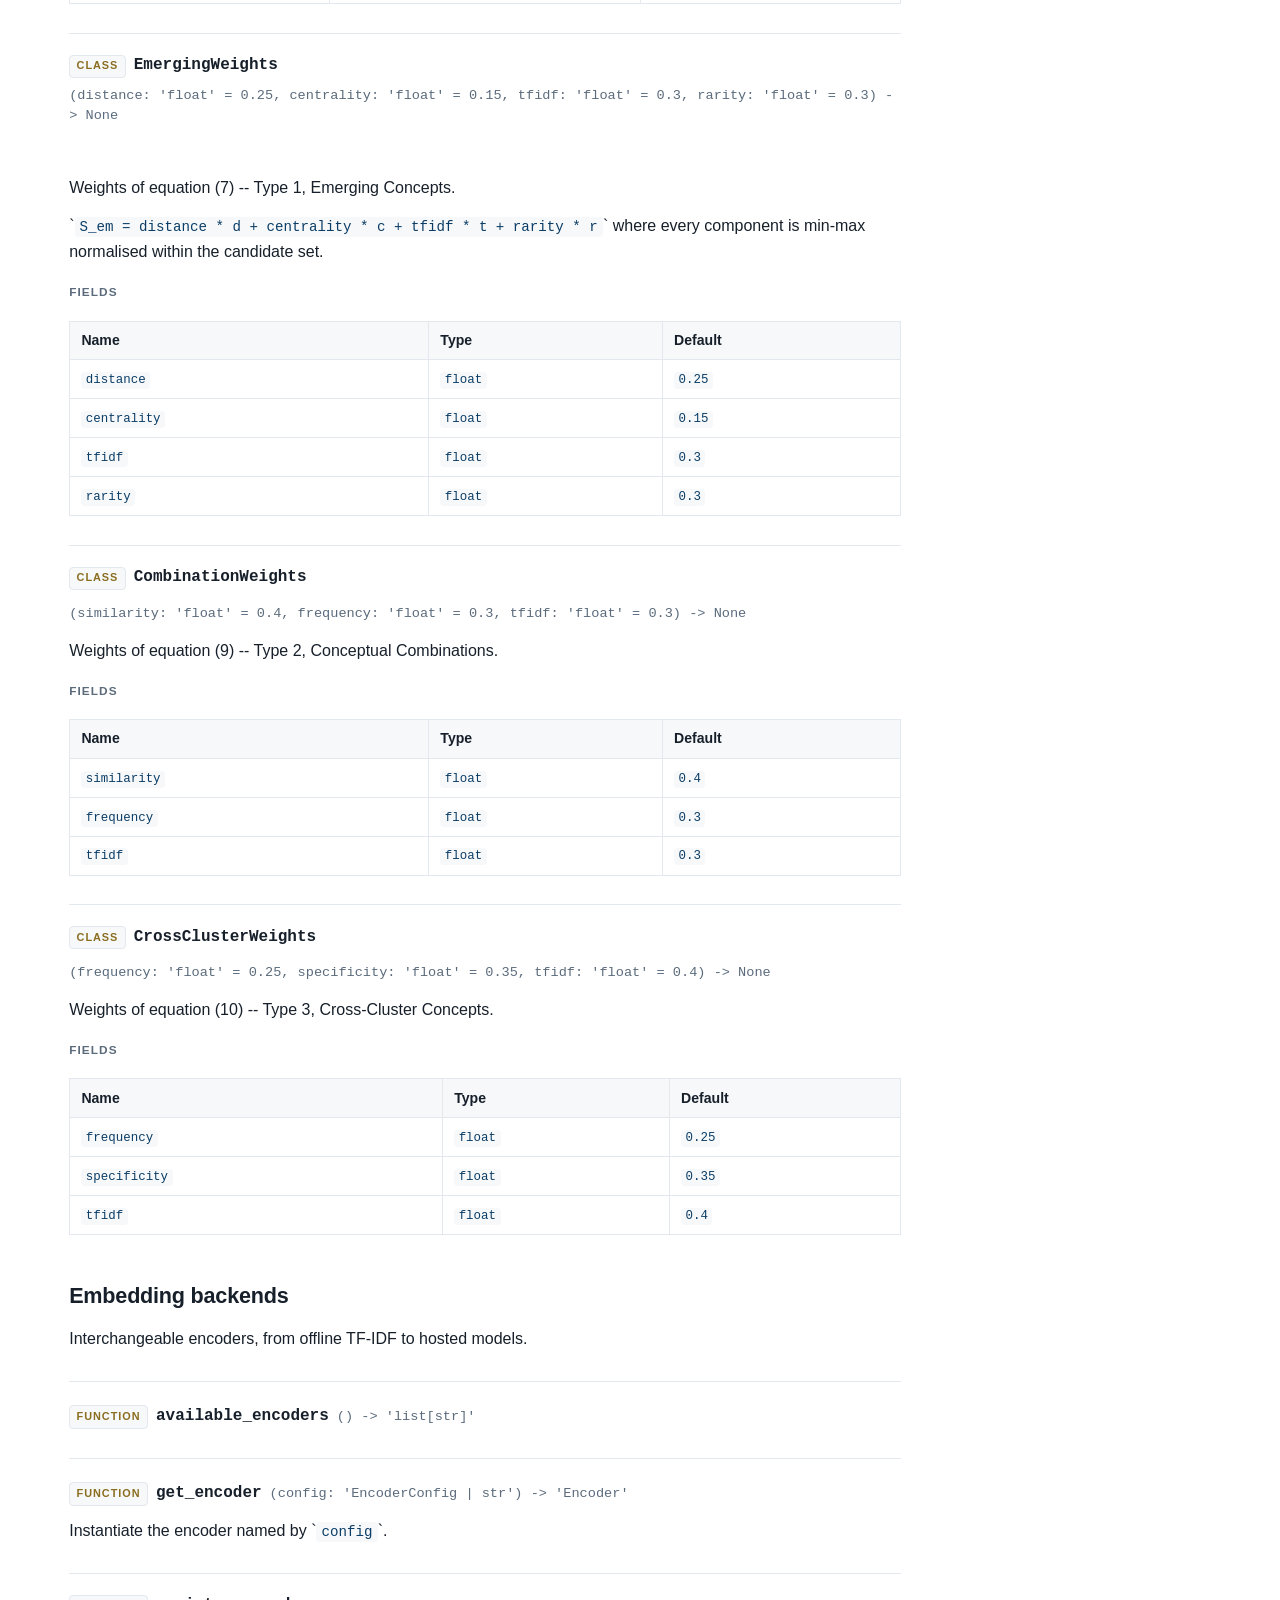
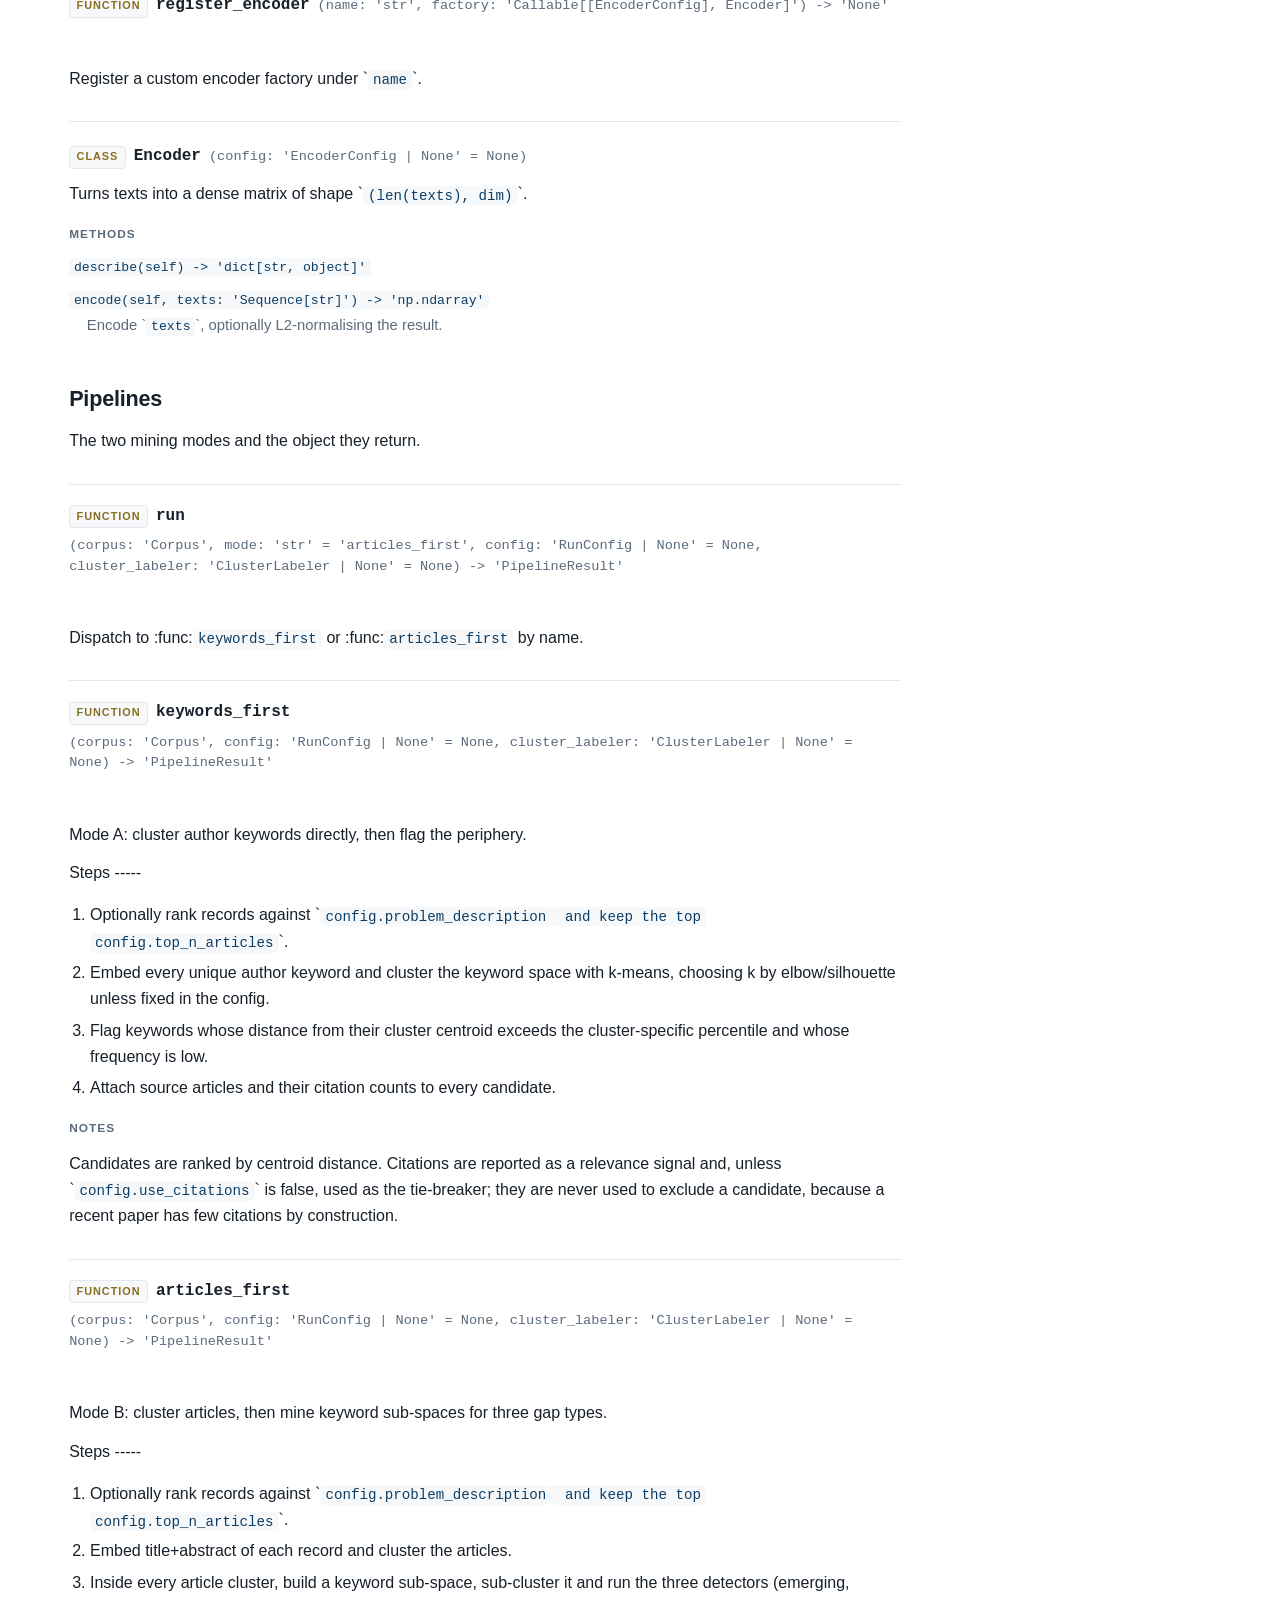
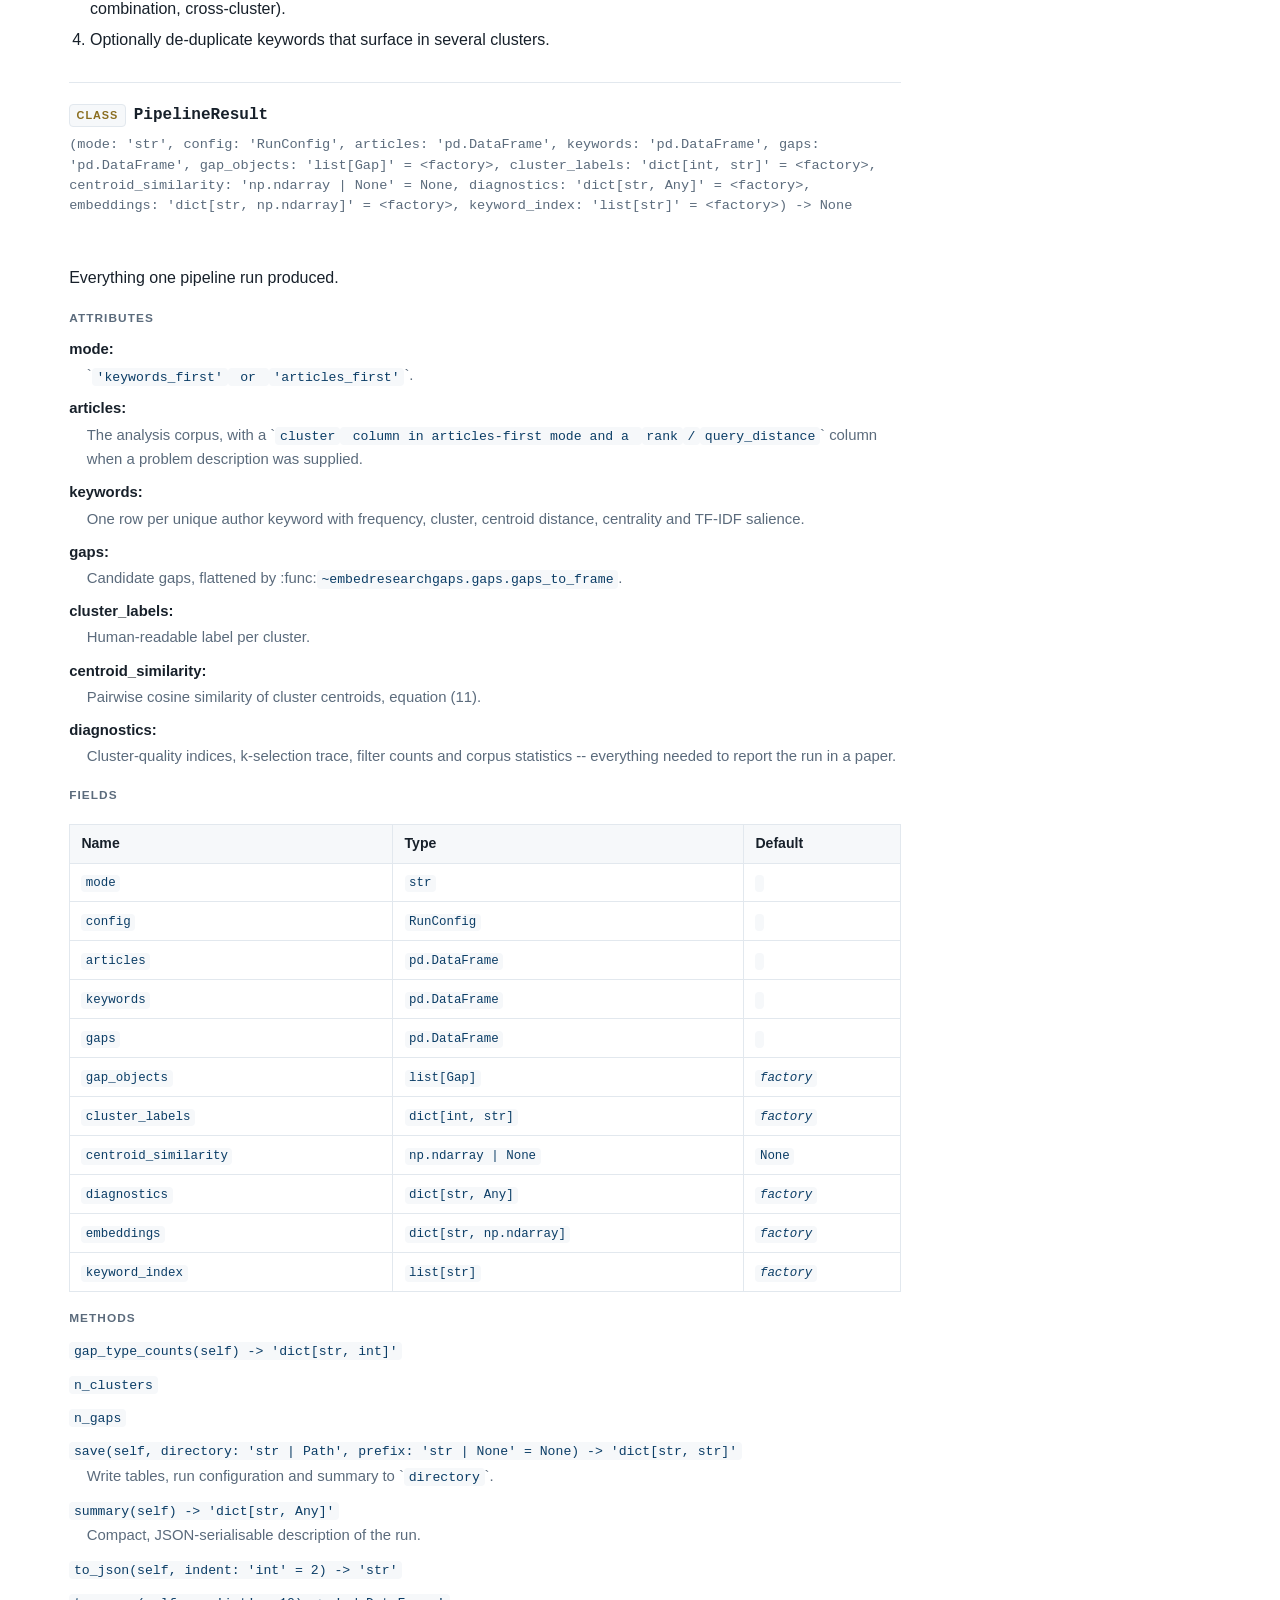
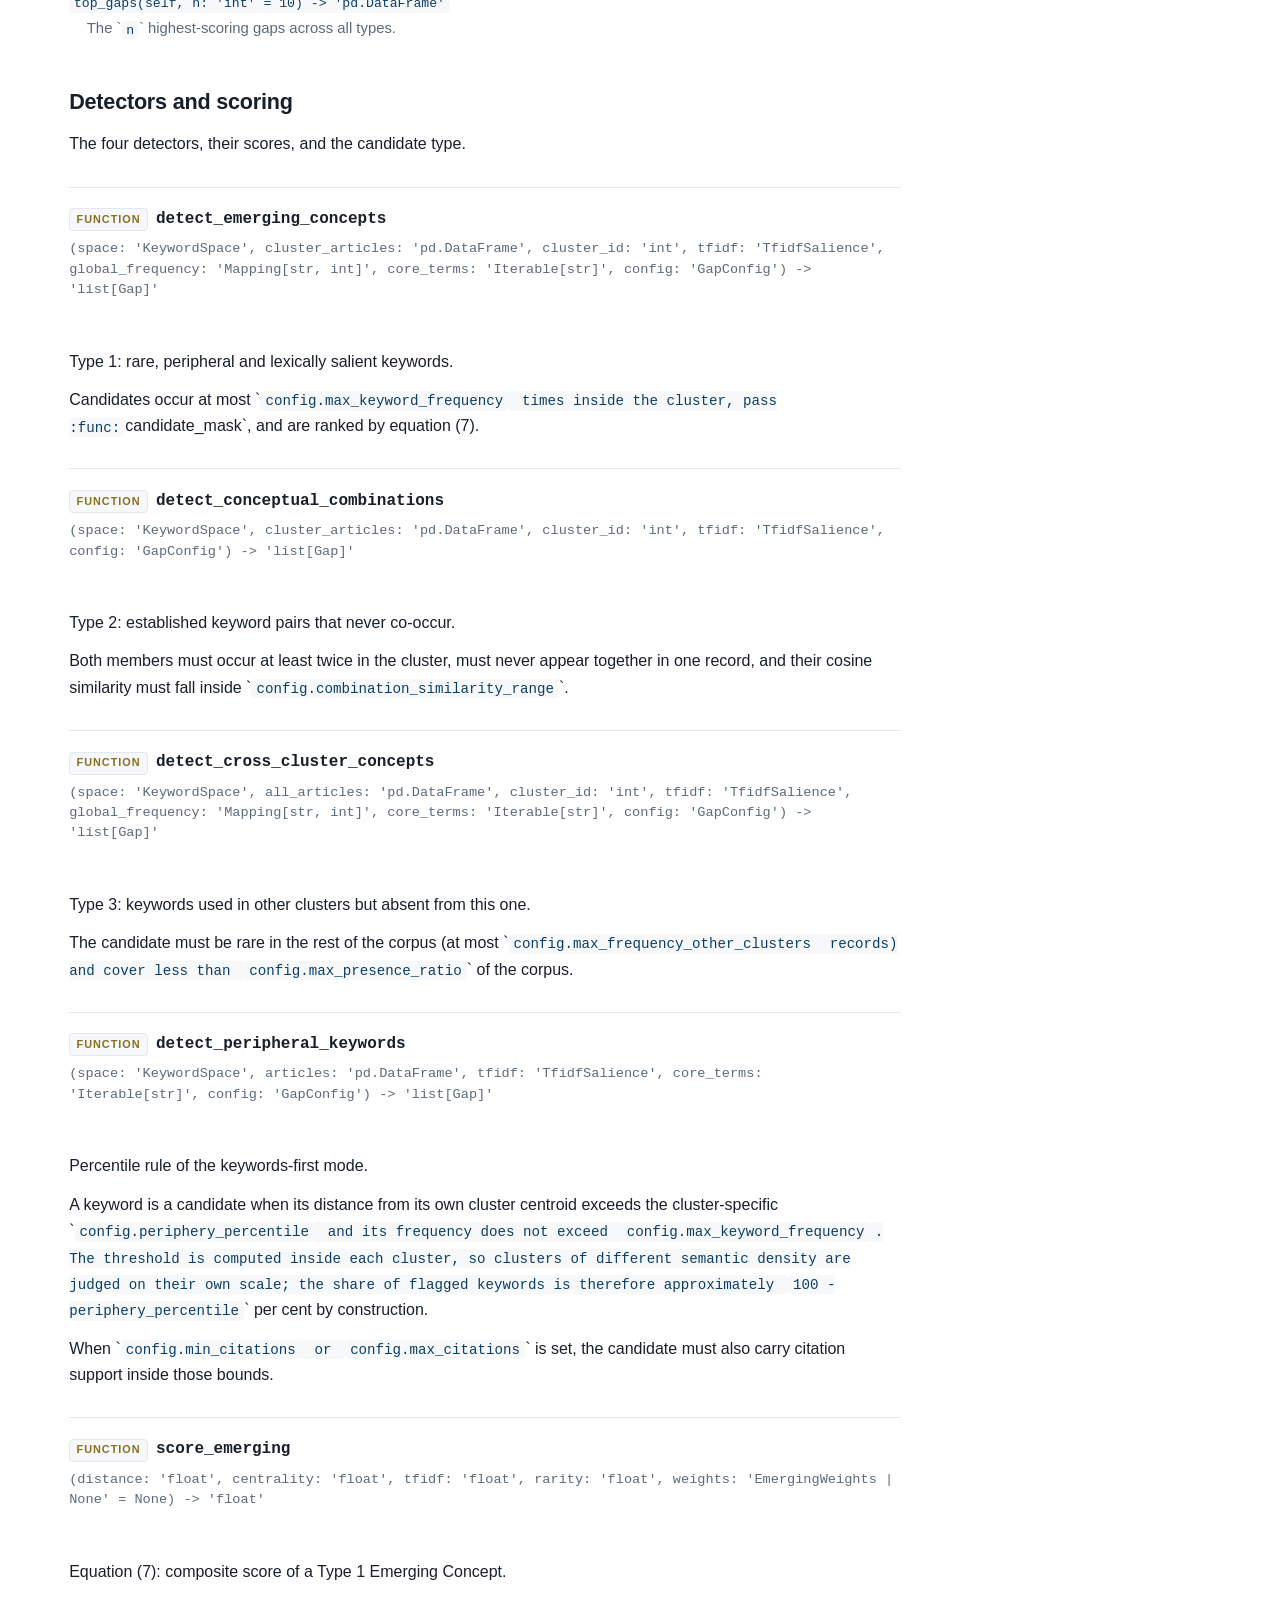
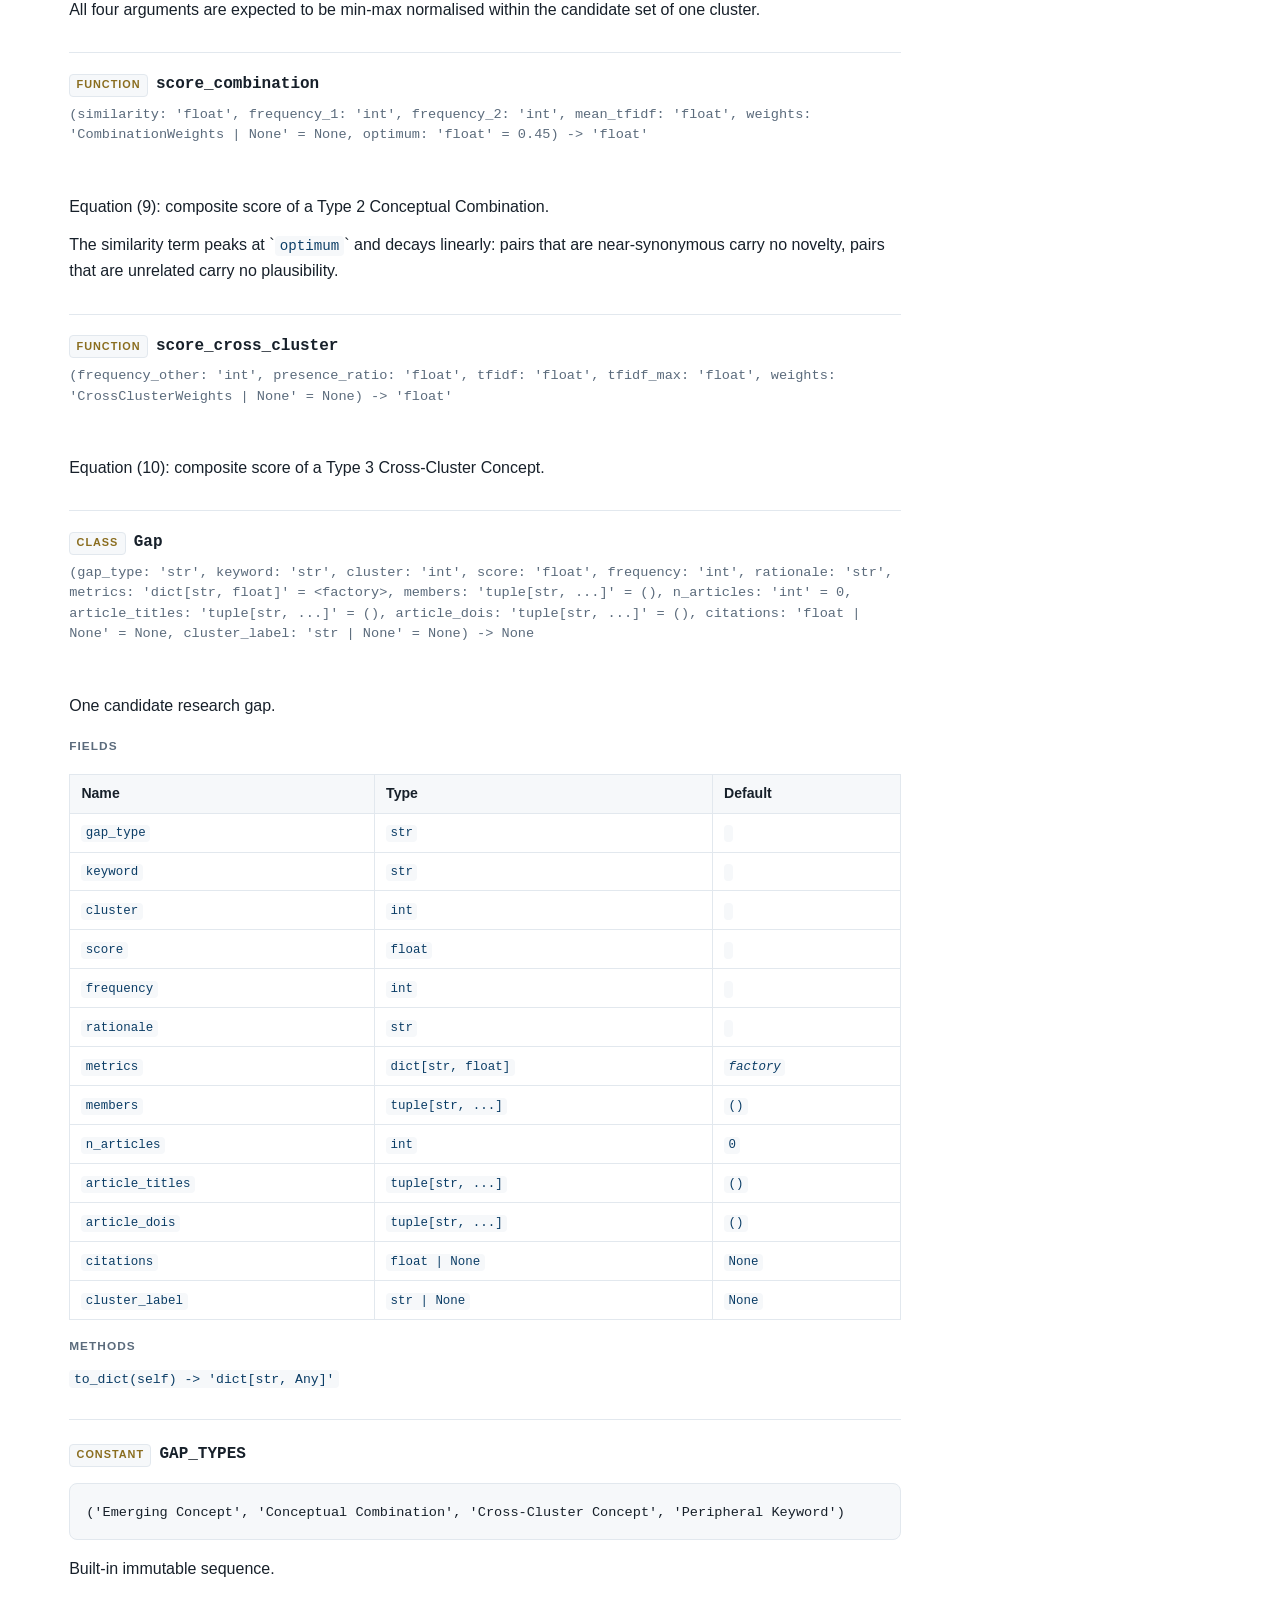
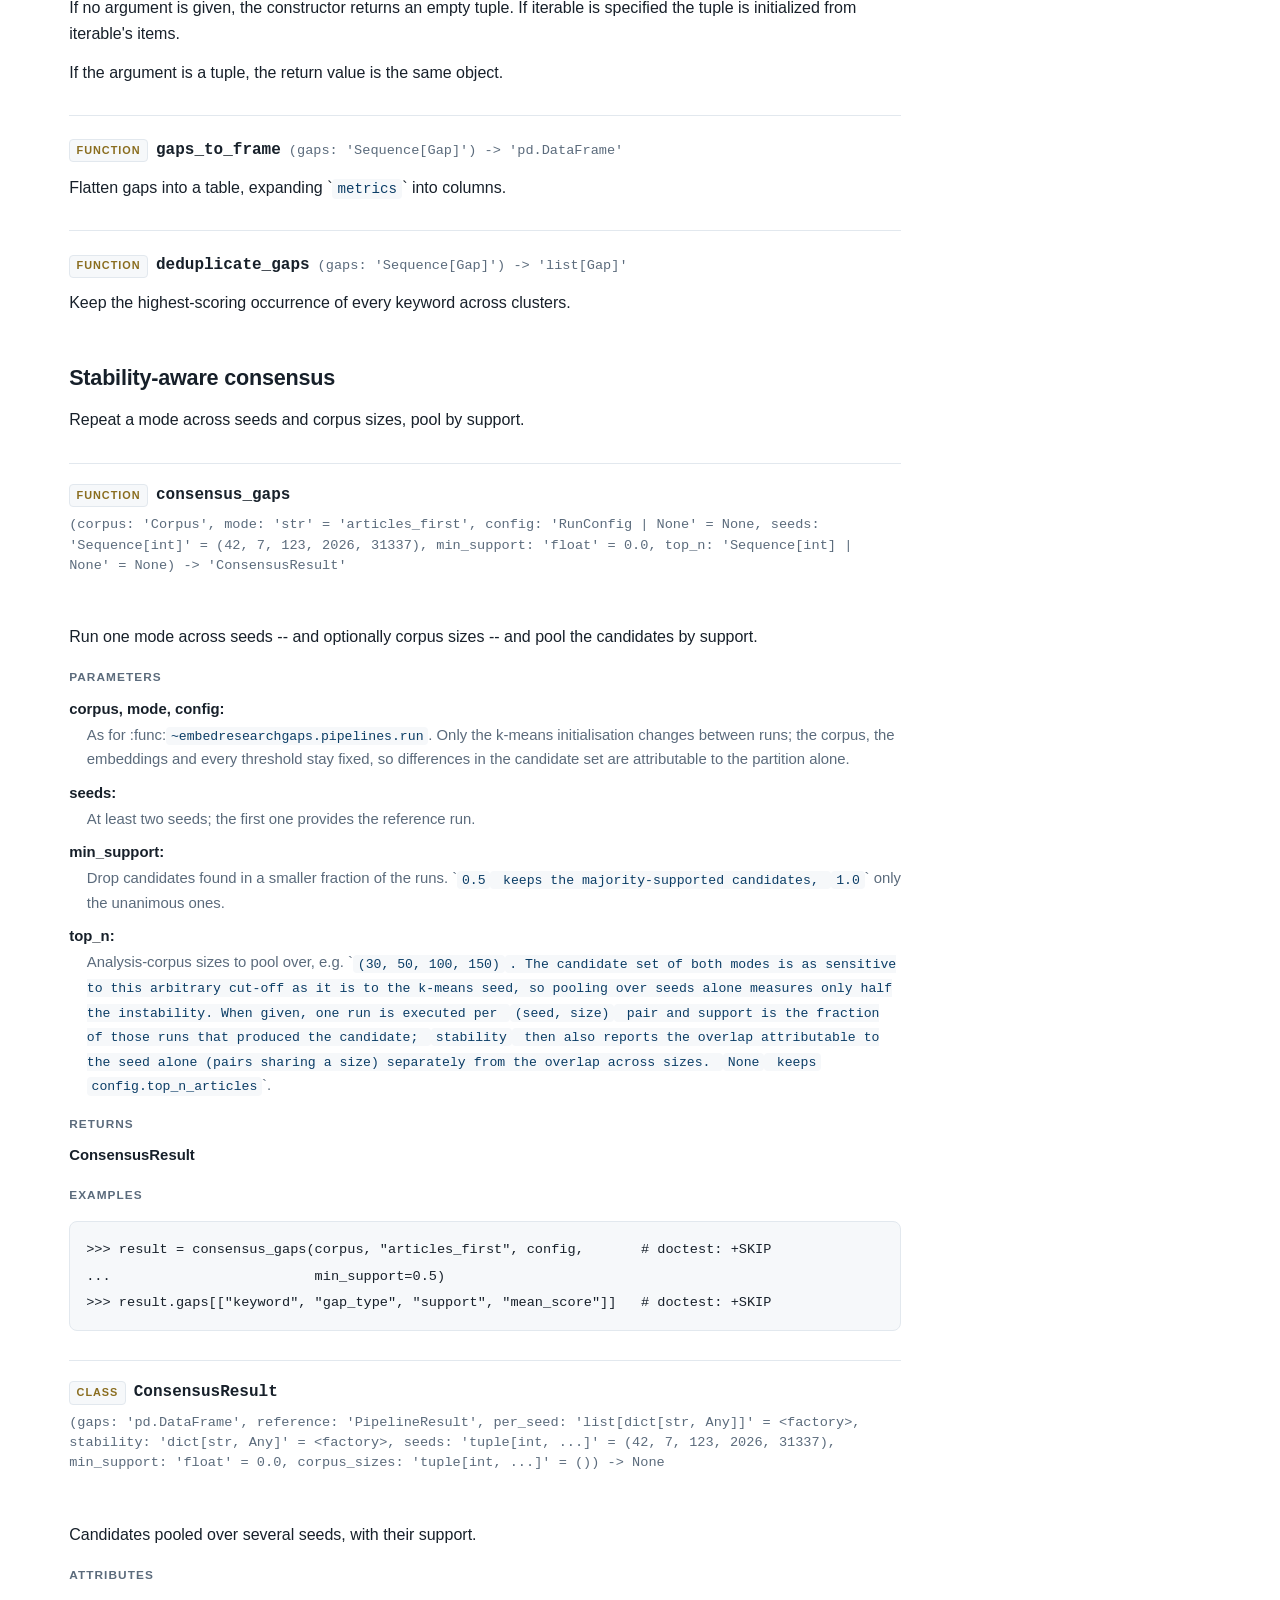
==== commit 4dad7888: "Typeset the documentation site with ASCII hyphens The templates and the package docstrings already u" ====
--- a/docs/api.html
+++ b/docs/api.html
@@ -65,9 +65,9 @@
 </dl>
 </section>
 <section class="entry" id="embedresearchgaps-gapconfig">
-<h3><span class="kind">class</span> <code class="sym">GapConfig</code><code class="sig">(periphery_percentile: 'float' = 95.0, max_gaps_per_cluster: 'int' = 3, min_tfidf: 'float' = 0.005, max_keyword_frequency: 'int | None' = 1, gap_token_count: 'int | None' = 2, core_domain_share: 'float' = 0.5, max_presence_ratio: 'float' = 0.1, max_frequency_other_clusters: 'int' = 3, combination_similarity_range: 'tuple[float, float]' = (0.25, 0.65), combination_similarity_optimum: 'float' = 0.45, deduplicate_cross_cluster: 'bool' = True, min_citations: 'int | None' = None, max_citations: 'int | None' = None, min_citations_per_year: 'float | None' = None, citation_year_reference: 'int | None' = None, keep_uncited_candidates: 'bool' = True, filter_methodological: 'bool' = True, extra_stop_keywords: 'tuple[str, ...]' = (), methodological_patterns: 'tuple[str, ...]' = ('equation model', 'factor analysis', 'regression', 'anova', 'manova', 'ancova', 'mediation', 'moderation', 'path analysis', 'multilevel model', 'hierarchical model', 'survey method', 'questionnaire', 'experiment', 'quasi-experiment', 'case study', 'interview', 'focus group', 'content analysis', 'thematic analysis', 'grounded theory', 'literature review', 'meta-analysis', 'bibliometric', 'longitudinal', 'cross-sectional', 'panel data', 'cronbach', 'composite reliability', 'convergent validity', 'discriminant validity', 'measurement model', 'sample size', 'sampling method', 'likert scale', 'semantic differential', 'conceptual framework', 'research agenda', 'future research', 'systematic review', 'qualitative', 'quantitative', 'mixed method', 'configurational', 'fuzzy set', 'fuzzy-set', 'necessary condition', 'feature selection', 'structural equation', 'multi-group', 'robustness check', 'instrumental variable', 'difference-in-differences', 'propensity score', 'text mining', 'topic model'), methodological_tools: 'frozenset[str]' = frozenset({'pls', 'lisrel', 'hlm', 'efa', 'tam', 'sem', 'mplus', 'amos', 'stata', 'cfa', 'spss', 'nvivo', 'smartpls'}), emerging_weights: 'EmergingWeights' = &lt;factory&gt;, combination_weights: 'CombinationWeights' = &lt;factory&gt;, cross_cluster_weights: 'CrossClusterWeights' = &lt;factory&gt;) -&gt; None</code><a class="anchor" href="#embedresearchgaps-gapconfig">#</a></h3>
+<h3><span class="kind">class</span> <code class="sym">GapConfig</code><code class="sig">(periphery_percentile: 'float' = 95.0, max_gaps_per_cluster: 'int' = 3, min_tfidf: 'float' = 0.005, max_keyword_frequency: 'int | None' = 1, gap_token_count: 'int | None' = 2, core_domain_share: 'float' = 0.5, max_presence_ratio: 'float' = 0.1, max_frequency_other_clusters: 'int' = 3, combination_similarity_range: 'tuple[float, float]' = (0.25, 0.65), combination_similarity_optimum: 'float' = 0.45, deduplicate_cross_cluster: 'bool' = True, min_citations: 'int | None' = None, max_citations: 'int | None' = None, min_citations_per_year: 'float | None' = None, citation_year_reference: 'int | None' = None, keep_uncited_candidates: 'bool' = True, filter_methodological: 'bool' = True, extra_stop_keywords: 'tuple[str, ...]' = (), methodological_patterns: 'tuple[str, ...]' = ('equation model', 'factor analysis', 'regression', 'anova', 'manova', 'ancova', 'mediation', 'moderation', 'path analysis', 'multilevel model', 'hierarchical model', 'survey method', 'questionnaire', 'experiment', 'quasi-experiment', 'case study', 'interview', 'focus group', 'content analysis', 'thematic analysis', 'grounded theory', 'literature review', 'meta-analysis', 'bibliometric', 'longitudinal', 'cross-sectional', 'panel data', 'cronbach', 'composite reliability', 'convergent validity', 'discriminant validity', 'measurement model', 'sample size', 'sampling method', 'likert scale', 'semantic differential', 'conceptual framework', 'research agenda', 'future research', 'systematic review', 'qualitative', 'quantitative', 'mixed method', 'configurational', 'fuzzy set', 'fuzzy-set', 'necessary condition', 'feature selection', 'structural equation', 'multi-group', 'robustness check', 'instrumental variable', 'difference-in-differences', 'propensity score', 'text mining', 'topic model'), methodological_tools: 'frozenset[str]' = frozenset({'smartpls', 'mplus', 'spss', 'stata', 'amos', 'tam', 'sem', 'nvivo', 'lisrel', 'pls', 'hlm', 'cfa', 'efa'}), emerging_weights: 'EmergingWeights' = &lt;factory&gt;, combination_weights: 'CombinationWeights' = &lt;factory&gt;, cross_cluster_weights: 'CrossClusterWeights' = &lt;factory&gt;) -&gt; None</code><a class="anchor" href="#embedresearchgaps-gapconfig">#</a></h3>
 <p>Thresholds shared by both pipeline modes.</p>
-<p class="doc-section">Fields</p><table class="fields"><thead><tr><th>Name</th><th>Type</th><th>Default</th></tr></thead><tbody><tr><td><code>periphery_percentile</code></td><td><code>float</code></td><td><code>95.0</code></td></tr><tr><td><code>max_gaps_per_cluster</code></td><td><code>int</code></td><td><code>3</code></td></tr><tr><td><code>min_tfidf</code></td><td><code>float</code></td><td><code>0.005</code></td></tr><tr><td><code>max_keyword_frequency</code></td><td><code>int | None</code></td><td><code>1</code></td></tr><tr><td><code>gap_token_count</code></td><td><code>int | None</code></td><td><code>2</code></td></tr><tr><td><code>core_domain_share</code></td><td><code>float</code></td><td><code>0.5</code></td></tr><tr><td><code>max_presence_ratio</code></td><td><code>float</code></td><td><code>0.1</code></td></tr><tr><td><code>max_frequency_other_clusters</code></td><td><code>int</code></td><td><code>3</code></td></tr><tr><td><code>combination_similarity_range</code></td><td><code>tuple[float, float]</code></td><td><code>(0.25, 0.65)</code></td></tr><tr><td><code>combination_similarity_optimum</code></td><td><code>float</code></td><td><code>0.45</code></td></tr><tr><td><code>deduplicate_cross_cluster</code></td><td><code>bool</code></td><td><code>True</code></td></tr><tr><td><code>min_citations</code></td><td><code>int | None</code></td><td><code>None</code></td></tr><tr><td><code>max_citations</code></td><td><code>int | None</code></td><td><code>None</code></td></tr><tr><td><code>min_citations_per_year</code></td><td><code>float | None</code></td><td><code>None</code></td></tr><tr><td><code>citation_year_reference</code></td><td><code>int | None</code></td><td><code>None</code></td></tr><tr><td><code>keep_uncited_candidates</code></td><td><code>bool</code></td><td><code>True</code></td></tr><tr><td><code>filter_methodological</code></td><td><code>bool</code></td><td><code>True</code></td></tr><tr><td><code>extra_stop_keywords</code></td><td><code>tuple[str, ...]</code></td><td><code>()</code></td></tr><tr><td><code>methodological_patterns</code></td><td><code>tuple[str, ...]</code></td><td><code>('equation model', 'factor analysis', 'regression', 'anova', 'manova', 'ancova', 'mediation', 'moderation', 'path analysis', 'multilevel model', 'hierarchical model', 'survey method', 'questionnaire', 'experiment', 'quasi-experiment', 'case study', 'interview', 'focus group', 'content analysis', 'thematic analysis', 'grounded theory', 'literature review', 'meta-analysis', 'bibliometric', 'longitudinal', 'cross-sectional', 'panel data', 'cronbach', 'composite reliability', 'convergent validity', 'discriminant validity', 'measurement model', 'sample size', 'sampling method', 'likert scale', 'semantic differential', 'conceptual framework', 'research agenda', 'future research', 'systematic review', 'qualitative', 'quantitative', 'mixed method', 'configurational', 'fuzzy set', 'fuzzy-set', 'necessary condition', 'feature selection', 'structural equation', 'multi-group', 'robustness check', 'instrumental variable', 'difference-in-differences', 'propensity score', 'text mining', 'topic model')</code></td></tr><tr><td><code>methodological_tools</code></td><td><code>frozenset[str]</code></td><td><code>frozenset({'pls', 'lisrel', 'hlm', 'efa', 'tam', 'sem', 'mplus', 'amos', 'stata', 'cfa', 'spss', 'nvivo', 'smartpls'})</code></td></tr><tr><td><code>emerging_weights</code></td><td><code>EmergingWeights</code></td><td><code><em>factory</em></code></td></tr><tr><td><code>combination_weights</code></td><td><code>CombinationWeights</code></td><td><code><em>factory</em></code></td></tr><tr><td><code>cross_cluster_weights</code></td><td><code>CrossClusterWeights</code></td><td><code><em>factory</em></code></td></tr></tbody></table>
+<p class="doc-section">Fields</p><table class="fields"><thead><tr><th>Name</th><th>Type</th><th>Default</th></tr></thead><tbody><tr><td><code>periphery_percentile</code></td><td><code>float</code></td><td><code>95.0</code></td></tr><tr><td><code>max_gaps_per_cluster</code></td><td><code>int</code></td><td><code>3</code></td></tr><tr><td><code>min_tfidf</code></td><td><code>float</code></td><td><code>0.005</code></td></tr><tr><td><code>max_keyword_frequency</code></td><td><code>int | None</code></td><td><code>1</code></td></tr><tr><td><code>gap_token_count</code></td><td><code>int | None</code></td><td><code>2</code></td></tr><tr><td><code>core_domain_share</code></td><td><code>float</code></td><td><code>0.5</code></td></tr><tr><td><code>max_presence_ratio</code></td><td><code>float</code></td><td><code>0.1</code></td></tr><tr><td><code>max_frequency_other_clusters</code></td><td><code>int</code></td><td><code>3</code></td></tr><tr><td><code>combination_similarity_range</code></td><td><code>tuple[float, float]</code></td><td><code>(0.25, 0.65)</code></td></tr><tr><td><code>combination_similarity_optimum</code></td><td><code>float</code></td><td><code>0.45</code></td></tr><tr><td><code>deduplicate_cross_cluster</code></td><td><code>bool</code></td><td><code>True</code></td></tr><tr><td><code>min_citations</code></td><td><code>int | None</code></td><td><code>None</code></td></tr><tr><td><code>max_citations</code></td><td><code>int | None</code></td><td><code>None</code></td></tr><tr><td><code>min_citations_per_year</code></td><td><code>float | None</code></td><td><code>None</code></td></tr><tr><td><code>citation_year_reference</code></td><td><code>int | None</code></td><td><code>None</code></td></tr><tr><td><code>keep_uncited_candidates</code></td><td><code>bool</code></td><td><code>True</code></td></tr><tr><td><code>filter_methodological</code></td><td><code>bool</code></td><td><code>True</code></td></tr><tr><td><code>extra_stop_keywords</code></td><td><code>tuple[str, ...]</code></td><td><code>()</code></td></tr><tr><td><code>methodological_patterns</code></td><td><code>tuple[str, ...]</code></td><td><code>('equation model', 'factor analysis', 'regression', 'anova', 'manova', 'ancova', 'mediation', 'moderation', 'path analysis', 'multilevel model', 'hierarchical model', 'survey method', 'questionnaire', 'experiment', 'quasi-experiment', 'case study', 'interview', 'focus group', 'content analysis', 'thematic analysis', 'grounded theory', 'literature review', 'meta-analysis', 'bibliometric', 'longitudinal', 'cross-sectional', 'panel data', 'cronbach', 'composite reliability', 'convergent validity', 'discriminant validity', 'measurement model', 'sample size', 'sampling method', 'likert scale', 'semantic differential', 'conceptual framework', 'research agenda', 'future research', 'systematic review', 'qualitative', 'quantitative', 'mixed method', 'configurational', 'fuzzy set', 'fuzzy-set', 'necessary condition', 'feature selection', 'structural equation', 'multi-group', 'robustness check', 'instrumental variable', 'difference-in-differences', 'propensity score', 'text mining', 'topic model')</code></td></tr><tr><td><code>methodological_tools</code></td><td><code>frozenset[str]</code></td><td><code>frozenset({'smartpls', 'mplus', 'spss', 'stata', 'amos', 'tam', 'sem', 'nvivo', 'lisrel', 'pls', 'hlm', 'cfa', 'efa'})</code></td></tr><tr><td><code>emerging_weights</code></td><td><code>EmergingWeights</code></td><td><code><em>factory</em></code></td></tr><tr><td><code>combination_weights</code></td><td><code>CombinationWeights</code></td><td><code><em>factory</em></code></td></tr><tr><td><code>cross_cluster_weights</code></td><td><code>CrossClusterWeights</code></td><td><code><em>factory</em></code></td></tr></tbody></table>
 </section>
 <section class="entry" id="embedresearchgaps-clusteringconfig">
 <h3><span class="kind">class</span> <code class="sym">ClusteringConfig</code><code class="sig">(n_clusters: 'int | None' = None, k_selection: 'KSelection' = 'auto', k_min: 'int' = 2, k_max: 'int' = 10, silhouette_floor: 'float' = 0.25, n_init: 'int' = 10, random_state: 'int' = 42, distance_metric: 'DistanceMetric' = 'cosine', n_keyword_subclusters: 'int | None' = None) -&gt; None</code><a class="anchor" href="#embedresearchgaps-clusteringconfig">#</a></h3>
